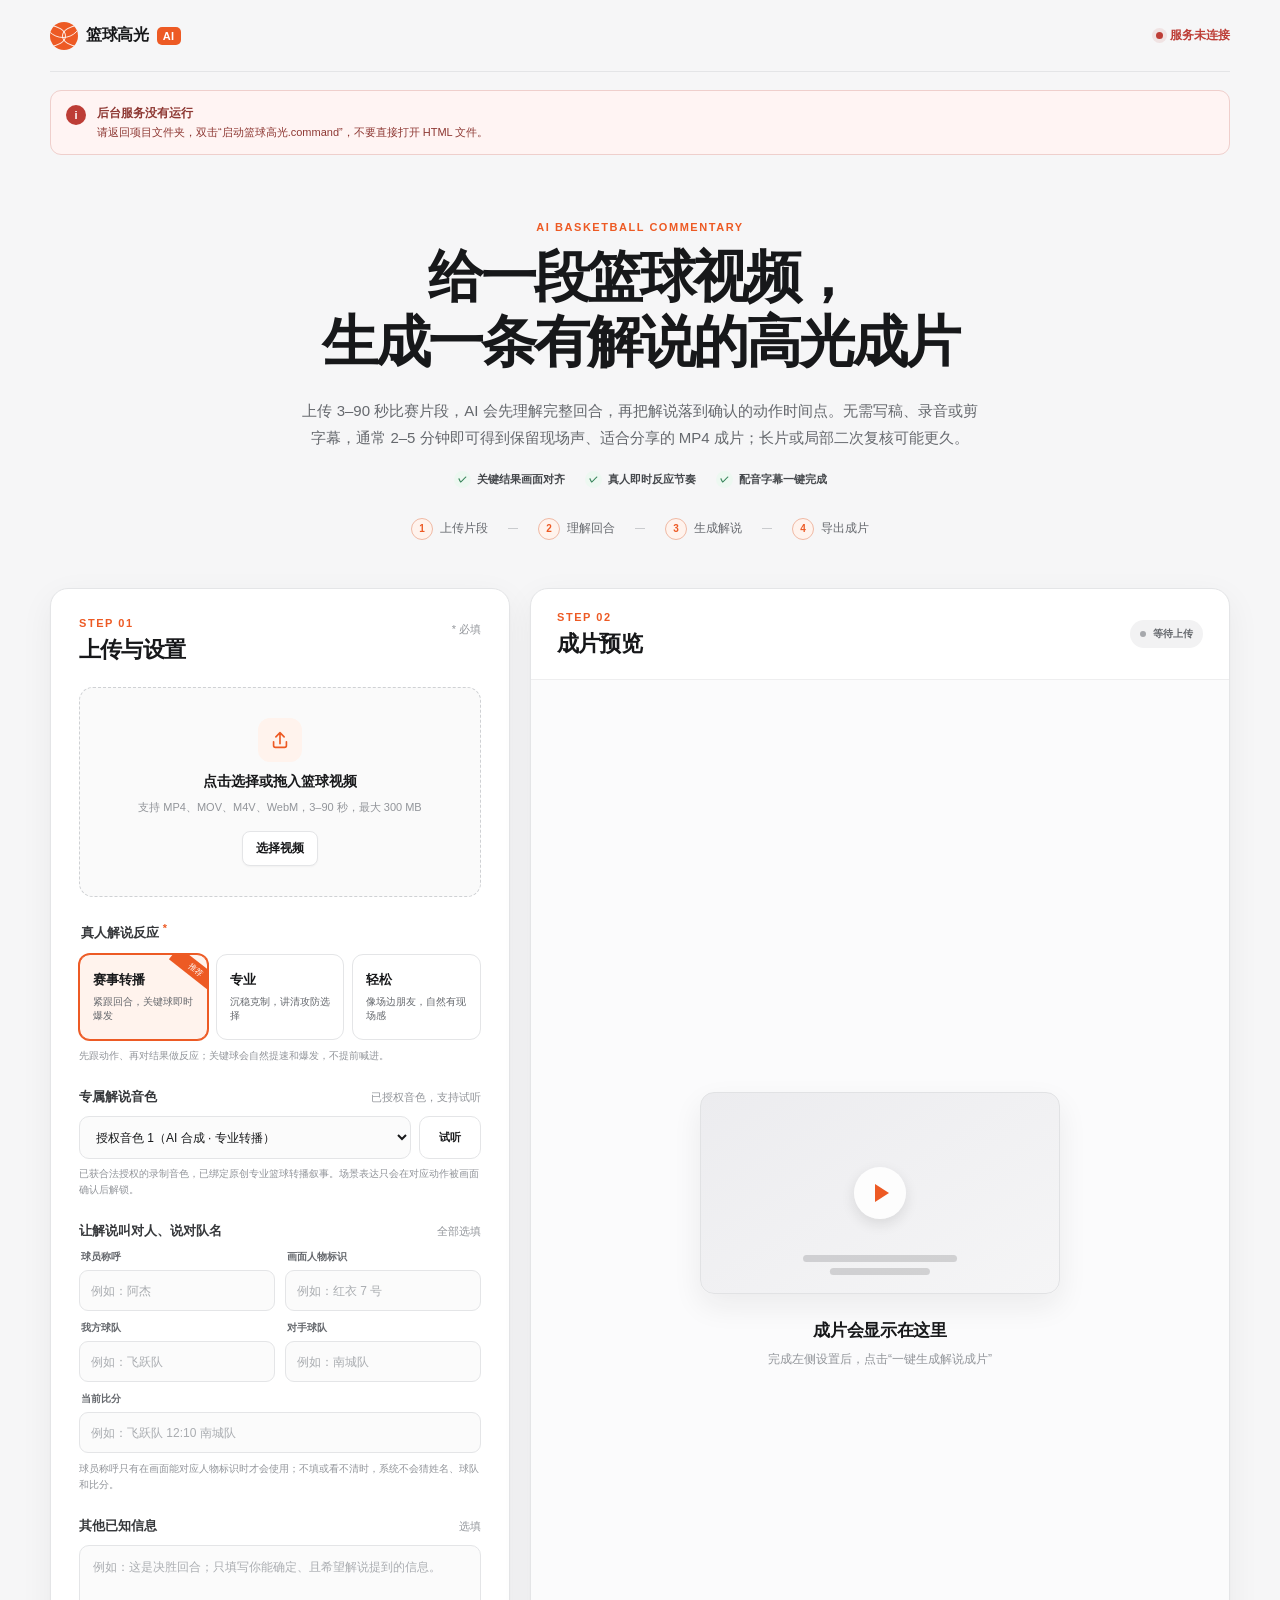
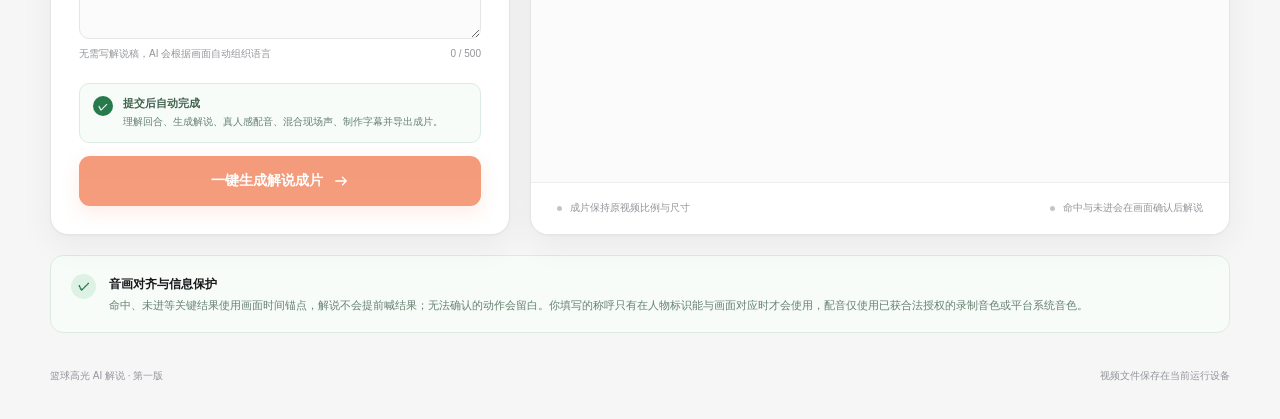
==== static/index.html @ ec08e1c9 "Add web interface and preview assets Adds the browser UI, styles, client logic, favicon and generic " ====
<!doctype html>
<html lang="zh-CN">
  <head>
    <meta charset="utf-8" />
    <meta name="viewport" content="width=device-width, initial-scale=1" />
    <meta name="theme-color" content="#f7f7f8" />
    <title>篮球高光 AI 解说</title>
    <link rel="icon" href="./favicon.svg" type="image/svg+xml" />
    <link rel="stylesheet" href="./styles.css?v=20260824-5" />
  </head>
  <body>
    <main class="page-shell">
      <nav class="topbar" aria-label="产品导航">
        <a class="brand" href="/" aria-label="篮球高光 AI 解说首页">
          <span class="brand-mark" aria-hidden="true"><i></i></span>
          <span>篮球高光</span>
          <b>AI</b>
        </a>
        <div id="runtime-badge" class="local-badge checking"><span></span><b>正在检查服务</b></div>
      </nav>

      <section id="runtime-alert" class="runtime-alert hidden" role="status">
        <span class="runtime-alert-icon">i</span>
        <div><strong id="runtime-alert-title"></strong><p id="runtime-alert-message"></p></div>
        <button id="open-ai-settings" class="runtime-action hidden" type="button">配置 AI</button>
      </section>

      <form id="ai-settings-panel" class="ai-settings-panel hidden">
        <div>
          <strong>配置阿里云百炼 API Key</strong>
          <p>密钥只写入本机项目的 <code>.env</code>，浏览器不会保存或显示它。</p>
        </div>
        <label for="qwen-api-key">QWEN_API_KEY</label>
        <div class="key-input-row">
          <input id="qwen-api-key" type="password" minlength="10" maxlength="512" autocomplete="off" placeholder="sk-…" required />
          <button id="save-ai-settings" type="submit">保存并启用</button>
        </div>
        <p id="ai-settings-message" class="settings-message"></p>
      </form>

      <header class="intro">
        <p class="kicker">AI BASKETBALL COMMENTARY</p>
        <h1>给一段篮球视频，<br />生成一条有解说的高光成片</h1>
        <p class="intro-copy">上传 3–90 秒比赛片段，AI 会先理解完整回合，再把解说落到确认的动作时间点。无需写稿、录音或剪字幕，通常 2–5 分钟即可得到保留现场声、适合分享的 MP4 成片；长片或局部二次复核可能更久。</p>
        <div class="product-promises" aria-label="产品能力">
          <span><i>✓</i>关键结果画面对齐</span>
          <span><i>✓</i>真人即时反应节奏</span>
          <span><i>✓</i>配音字幕一键完成</span>
        </div>
        <ol class="workflow" aria-label="生成流程">
          <li><span>1</span>上传片段</li>
          <li><span>2</span>理解回合</li>
          <li><span>3</span>生成解说</li>
          <li><span>4</span>导出成片</li>
        </ol>
      </header>

      <section class="workspace">
        <form id="job-form" class="card settings-card">
          <div class="card-heading">
            <div>
              <p class="step-label">STEP 01</p>
              <h2>上传与设置</h2>
            </div>
            <span class="required-note">* 必填</span>
          </div>

          <label id="drop-zone" class="drop-zone" for="video">
            <input id="video" name="video" type="file" accept="video/mp4,video/quicktime,video/webm,.m4v" required />
            <span class="upload-symbol" aria-hidden="true">
              <svg viewBox="0 0 24 24" role="img"><path d="M12 16V4m0 0L7.5 8.5M12 4l4.5 4.5M5 14v4a2 2 0 0 0 2 2h10a2 2 0 0 0 2-2v-4"/></svg>
            </span>
            <strong id="file-label">点击选择或拖入篮球视频</strong>
            <small>支持 MP4、MOV、M4V、WebM，3–90 秒，最大 300 MB</small>
            <span class="choose-file">选择视频</span>
          </label>
          <p id="file-validation" class="file-validation hidden" role="alert"></p>

          <fieldset class="form-section commentary-style-section" aria-describedby="style-description">
            <legend>真人解说反应 <sup>*</sup></legend>
            <div class="style-options">
              <label>
                <input type="radio" name="style" value="hype" checked />
                <span><b>赛事转播</b><small>紧跟回合，关键球即时爆发</small><i>推荐</i></span>
              </label>
              <label>
                <input type="radio" name="style" value="pro" />
                <span><b>专业</b><small>沉稳克制，讲清攻防选择</small></span>
              </label>
              <label>
                <input type="radio" name="style" value="fun" />
                <span><b>轻松</b><small>像场边朋友，自然有现场感</small></span>
              </label>
            </div>
            <p id="style-description" class="style-description">先跟动作、再对结果做反应；关键球会自然提速和爆发，不提前喊进。</p>
          </fieldset>

          <div class="form-section voice-profile-section">
            <div class="field-heading">
              <label for="voice-profile">专属解说音色</label>
              <span>已授权音色，支持试听</span>
            </div>
            <div class="voice-profile-row">
              <select id="voice-profile" name="voice_profile" aria-describedby="voice-profile-help">
                <option value="authorized_1" data-provider="qwen_audio" data-preview-url="/static/voice-authorized-clone-preview.wav" selected>授权音色 1（AI 合成 · 专业转播）</option>
                <option value="default_qwen" data-provider="qwen_audio" data-preview-url="/static/voice-qwen-audio-live.wav">系统默认音色（AI 合成）</option>
              </select>
              <button id="preview-voice" type="button">试听</button>
            </div>
            <select id="voice-engine" class="hidden" name="voice_engine" aria-hidden="true" tabindex="-1">
              <option value="qwen_audio" selected>原创赛事男声 · Qwen Audio Plus</option>
              <option value="minimax">成熟播报男声 · MiniMax 2.8 HD</option>
            </select>
            <p id="voice-profile-help" class="voice-profile-help" role="status" aria-live="polite">已获合法授权的录制音色，已绑定原创专业篮球转播叙事。场景表达只会在对应动作被画面确认后解锁。</p>
          </div>

          <div class="form-section game-info-section">
            <div class="field-heading">
              <label>让解说叫对人、说对队名</label>
              <span>全部选填</span>
            </div>
            <div class="game-info-grid">
              <label class="text-field">
                <span>球员称呼</span>
                <input id="player-name" name="player_name" type="text" maxlength="32" autocomplete="off" placeholder="例如：阿杰" />
              </label>
              <label class="text-field">
                <span>画面人物标识</span>
                <input id="player-marker" name="player_marker" type="text" maxlength="32" autocomplete="off" placeholder="例如：红衣 7 号" />
              </label>
              <label class="text-field">
                <span>我方球队</span>
                <input id="team-name" name="team_name" type="text" maxlength="48" autocomplete="off" placeholder="例如：飞跃队" />
              </label>
              <label class="text-field">
                <span>对手球队</span>
                <input id="opponent-name" name="opponent_name" type="text" maxlength="48" autocomplete="off" placeholder="例如：南城队" />
              </label>
              <label class="text-field score-field">
                <span>当前比分</span>
                <input id="score-text" name="score_text" type="text" maxlength="64" autocomplete="off" inputmode="text" placeholder="例如：飞跃队 12:10 南城队" />
              </label>
            </div>
            <p id="identity-help" class="identity-help">球员称呼只有在画面能对应人物标识时才会使用；不填或看不清时，系统不会猜姓名、球队和比分。</p>
          </div>

          <div class="form-section context-section">
            <div class="field-heading">
              <label for="context">其他已知信息</label>
              <span>选填</span>
            </div>
            <textarea id="context" name="context" maxlength="500" placeholder="例如：这是决胜回合；只填写你能确定、且希望解说提到的信息。"></textarea>
            <div class="field-help"><span>无需写解说稿，AI 会根据画面自动组织语言</span><span id="context-count">0 / 500</span></div>
          </div>

          <div class="one-click-summary">
            <span class="one-click-icon">✓</span>
            <div><strong>提交后自动完成</strong><p>理解回合、生成解说、真人感配音、混合现场声、制作字幕并导出成片。</p></div>
          </div>

          <button id="submit-button" class="primary-button" type="submit">
            <span>一键生成解说成片</span>
            <svg viewBox="0 0 24 24" aria-hidden="true"><path d="M5 12h14m-5-5 5 5-5 5"/></svg>
          </button>
        </form>

        <section id="result-panel" class="card preview-card" aria-live="polite">
          <div class="card-heading preview-heading">
            <div>
              <p class="step-label">STEP 02</p>
              <h2>成片预览</h2>
            </div>
            <span id="preview-status" class="status-pill idle"><i></i>等待上传</span>
          </div>

          <div class="preview-stage">
            <div id="empty-state" class="state empty-state">
              <div id="source-preview-wrap" class="source-preview-wrap hidden" aria-label="原片预览">
                <video id="source-preview" controls muted playsinline preload="metadata"></video>
              </div>
              <div id="preview-placeholder" class="preview-placeholder" aria-hidden="true">
                <span class="play-icon"></span>
                <i class="caption-line line-one"></i>
                <i class="caption-line line-two"></i>
              </div>
              <h3 id="empty-title">成片会显示在这里</h3>
              <p id="empty-description">完成左侧设置后，点击“一键生成解说成片”</p>
            </div>

            <div id="progress-state" class="state progress-state hidden">
              <div class="progress-ring"><span id="progress-percent">0%</span></div>
              <h3 id="progress-message">正在准备视频</h3>
              <p id="progress-meta">预计 2–5 分钟 · 已用时 00:00</p>
              <div class="progress-track"><span id="progress-bar"></span></div>
              <ol id="generation-stages" class="generation-stages" aria-label="生成阶段">
                <li data-stage="upload"><i></i><span>读取视频</span></li>
                <li data-stage="analysis"><i></i><span>理解回合</span></li>
                <li data-stage="voice"><i></i><span>生成配音</span></li>
                <li data-stage="render"><i></i><span>合成成片</span></li>
              </ol>
              <small class="progress-help">关键投篮可能触发局部画面复核，以减少解说提前或错位。</small>
            </div>

            <div id="completed-state" class="completed-state hidden">
              <div class="video-wrap">
                <video id="result-video" controls playsinline></video>
              </div>
              <div class="result-details">
                <p class="result-eyebrow">AI 解说稿</p>
                <h3 id="result-title">篮球高光时刻</h3>
                <p id="result-commentary"></p>
                <div id="mode-note" class="mode-note"></div>
                <section id="event-timeline" class="event-timeline hidden" aria-labelledby="event-timeline-title">
                  <div class="event-timeline-heading">
                    <div>
                      <p class="result-eyebrow">画面校对</p>
                      <h4 id="event-timeline-title">解说事件时间轴</h4>
                    </div>
                    <div class="event-timeline-heading-actions">
                      <span id="event-count"></span>
                      <button id="timeline-edit-toggle" type="button">校正</button>
                    </div>
                  </div>
                  <p id="event-timeline-help" class="event-timeline-help">点击任意一句，视频会跳到对应动作。标记为“请复核”的句子建议重点检查。</p>
                  <div id="event-timeline-list" class="event-timeline-list"></div>
                  <div id="timeline-edit-actions" class="timeline-edit-actions hidden">
                    <button id="timeline-add-event" type="button">＋ 添加一句</button>
                    <button id="timeline-cancel-edit" type="button">取消</button>
                    <button id="timeline-render-revision" class="timeline-render-revision" type="button">按校正结果重新配音</button>
                  </div>
                  <p id="timeline-edit-status" class="timeline-edit-status hidden"></p>
                </section>
                <div class="result-actions">
                  <a id="download-link" class="download-button" href="#" download>
                    <svg viewBox="0 0 24 24" aria-hidden="true"><path d="M12 4v11m0 0 4-4m-4 4-4-4M5 19h14"/></svg>
                    下载 MP4 成片
                  </a>
                  <button id="share-button" class="share-button" type="button">
                    <svg viewBox="0 0 24 24" aria-hidden="true"><path d="M8.5 12.8l7-4.1m-7 2.5l7-4.1M18 8.5a2.5 2.5 0 1 0 0-5 2.5 2.5 0 0 0 0 5ZM6 14.5a2.5 2.5 0 1 0 0-5 2.5 2.5 0 0 0 0 5Zm12 6a2.5 2.5 0 1 0 0-5 2.5 2.5 0 0 0 0 5Z"/></svg>
                    <span>分享成片</span>
                  </button>
                  <button id="copy-commentary" class="copy-button" type="button">
                    <svg viewBox="0 0 24 24" aria-hidden="true"><path d="M9 8h9a2 2 0 0 1 2 2v9a2 2 0 0 1-2 2H9a2 2 0 0 1-2-2v-9a2 2 0 0 1 2-2Zm-3 8H5a2 2 0 0 1-2-2V5a2 2 0 0 1 2-2h9a2 2 0 0 1 2 2v1"/></svg>
                    <span>复制解说词</span>
                  </button>
                </div>
              </div>
            </div>

            <div id="error-state" class="state error-state hidden">
              <span class="error-symbol">!</span>
              <h3>这次没有生成成功</h3>
              <p id="error-message"></p>
              <div class="error-actions">
                <button id="retry-button" class="retry-primary hidden" type="button">从断点直接重试</button>
                <button id="reset-button" type="button">返回修改设置</button>
              </div>
            </div>
          </div>

          <div class="preview-footnote">
            <span id="preview-dimensions">成片保持原视频比例与尺寸</span>
            <span>命中与未进会在画面确认后解说</span>
          </div>
        </section>
      </section>

      <section class="safety-note">
        <div class="safety-icon">✓</div>
        <div><strong>音画对齐与信息保护</strong><p>命中、未进等关键结果使用画面时间锚点，解说不会提前喊结果；无法确认的动作会留白。你填写的称呼只有在人物标识能与画面对应时才会使用，配音仅使用已获合法授权的录制音色或平台系统音色。</p></div>
      </section>

      <footer class="page-footer">
        <span>篮球高光 AI 解说 · 第一版</span>
        <span>视频文件保存在当前运行设备</span>
      </footer>
    </main>
    <script src="./app.js?v=20260824-5"></script>
  </body>
</html>
---- static/styles.css ----
:root {
  color-scheme: light;
  --page: #f6f6f7;
  --card: #ffffff;
  --ink: #17181a;
  --secondary: #65686d;
  --muted: #92959a;
  --line: #e4e5e7;
  --soft-line: #eeeeef;
  --accent: #ed5a24;
  --accent-dark: #d84a17;
  --accent-soft: #fff3ed;
  --success: #267a4c;
  --success-soft: #edf8f1;
  --danger: #bd3d36;
  --shadow: 0 1px 2px rgba(22, 24, 27, .03), 0 10px 34px rgba(22, 24, 27, .055);
}

* { box-sizing: border-box; }
html { -webkit-text-size-adjust: 100%; }

body {
  margin: 0;
  min-width: 320px;
  min-height: 100vh;
  color: var(--ink);
  background: var(--page);
  font-family: Inter, -apple-system, BlinkMacSystemFont, "SF Pro Text", "PingFang SC", "Microsoft YaHei", sans-serif;
  -webkit-font-smoothing: antialiased;
}

button, textarea, input, select { font: inherit; }
.page-shell { width: min(1180px, calc(100% - 48px)); margin: 0 auto; }

.topbar {
  height: 72px;
  display: flex;
  align-items: center;
  justify-content: space-between;
  border-bottom: 1px solid var(--line);
}

.brand {
  display: inline-flex;
  align-items: center;
  gap: 8px;
  color: var(--ink);
  font-size: 16px;
  font-weight: 750;
  letter-spacing: -.02em;
  text-decoration: none;
}

.brand b { padding: 3px 6px; color: #fff; border-radius: 5px; background: var(--accent); font-size: 11px; letter-spacing: .04em; }
.brand-mark { position: relative; width: 28px; height: 28px; overflow: hidden; border-radius: 50%; background: var(--accent); }
.brand-mark::before, .brand-mark::after, .brand-mark i { content: ""; position: absolute; border: 1px solid rgba(255, 255, 255, .85); border-radius: 50%; }
.brand-mark::before { width: 34px; height: 20px; left: -20px; top: 3px; }
.brand-mark::after { width: 34px; height: 20px; right: -20px; bottom: 3px; }
.brand-mark i { width: 38px; height: 38px; left: -6px; top: -22px; }

.local-badge { display: flex; align-items: center; gap: 7px; color: var(--secondary); font-size: 12px; }
.local-badge b { font-weight: 600; }
.local-badge span { width: 7px; height: 7px; border-radius: 50%; background: #37a466; box-shadow: 0 0 0 4px rgba(55, 164, 102, .1); }
.local-badge.checking span { background: #a6a8ac; box-shadow: 0 0 0 4px rgba(166, 168, 172, .1); animation: pulse 1.1s ease-in-out infinite; }
.local-badge.demo { color: #9a562f; }
.local-badge.demo span { background: #e77a3e; box-shadow: 0 0 0 4px rgba(231, 122, 62, .11); }
.local-badge.offline { color: var(--danger); }
.local-badge.offline span { background: var(--danger); box-shadow: 0 0 0 4px rgba(189, 61, 54, .1); }

.runtime-alert {
  display: flex;
  align-items: flex-start;
  gap: 11px;
  margin-top: 18px;
  padding: 13px 15px;
  color: #7b4b2e;
  border: 1px solid #efd5c7;
  border-radius: 11px;
  background: #fff8f4;
}

.runtime-alert.critical { color: #8e3833; border-color: #efcfcc; background: #fff4f3; }
.runtime-alert-icon { flex: 0 0 auto; display: grid; place-items: center; width: 20px; height: 20px; margin-top: 1px; color: #fff; border-radius: 50%; background: var(--accent); font-size: 11px; font-weight: 800; }
.runtime-alert.critical .runtime-alert-icon { background: var(--danger); }
.runtime-alert strong { display: block; font-size: 12px; line-height: 1.5; }
.runtime-alert p { margin: 2px 0 0; font-size: 11px; line-height: 1.55; }
.runtime-action { flex: 0 0 auto; margin-left: auto; padding: 8px 11px; color: #7b3d21; border: 1px solid #e9bda9; border-radius: 8px; background: #fff; cursor: pointer; font-size: 11px; font-weight: 700; }
.runtime-action:hover { border-color: var(--accent); }

.ai-settings-panel { margin-top: 10px; padding: 17px 18px; border: 1px solid var(--line); border-radius: 11px; background: #fff; box-shadow: 0 7px 20px rgba(22,24,27,.045); }
.ai-settings-panel > div:first-child { margin-bottom: 14px; }
.ai-settings-panel strong { font-size: 13px; }
.ai-settings-panel p { margin: 3px 0 0; color: var(--secondary); font-size: 10px; line-height: 1.55; }
.ai-settings-panel code { padding: 1px 4px; border-radius: 4px; background: #f0f0f1; font-size: 9px; }
.ai-settings-panel label { display: block; margin-bottom: 7px; color: var(--secondary); font-size: 10px; font-weight: 700; }
.key-input-row { display: flex; gap: 8px; }
.key-input-row input { min-width: 0; flex: 1; height: 40px; padding: 0 11px; color: var(--ink); border: 1px solid var(--line); border-radius: 8px; outline: 0; background: #fafafa; font: 12px ui-monospace, SFMono-Regular, Menlo, monospace; }
.key-input-row input:focus { border-color: var(--accent); box-shadow: 0 0 0 3px rgba(237,90,36,.1); }
.key-input-row button { flex: 0 0 auto; padding: 0 15px; color: #fff; border: 0; border-radius: 8px; background: var(--ink); cursor: pointer; font-size: 11px; font-weight: 700; }
.key-input-row button:disabled { opacity: .55; cursor: wait; }
.ai-settings-panel .settings-message { min-height: 15px; margin-top: 8px; color: var(--danger); }
.ai-settings-panel .settings-message.success { color: var(--success); }

.intro { max-width: 820px; margin: 0 auto; padding: 66px 0 48px; text-align: center; }
.kicker, .step-label, .result-eyebrow { margin: 0 0 12px; color: var(--accent); font-size: 11px; font-weight: 800; letter-spacing: .14em; }
.intro h1 { margin: 0; font-size: clamp(36px, 5vw, 56px); line-height: 1.16; letter-spacing: -.055em; }
.intro-copy { max-width: 680px; margin: 22px auto 0; color: var(--secondary); font-size: 15px; line-height: 1.8; }
.product-promises { display: flex; align-items: center; justify-content: center; flex-wrap: wrap; gap: 9px 20px; margin-top: 20px; color: #44474b; font-size: 11px; font-weight: 650; }
.product-promises span { display: inline-flex; align-items: center; gap: 6px; }
.product-promises i { display: grid; place-items: center; width: 17px; height: 17px; color: var(--success); border-radius: 50%; background: var(--success-soft); font-size: 9px; font-style: normal; }

.workflow { display: flex; justify-content: center; gap: 0; margin: 30px auto 0; padding: 0; list-style: none; }
.workflow li { position: relative; display: flex; align-items: center; gap: 7px; padding: 0 25px; color: var(--secondary); font-size: 12px; white-space: nowrap; }
.workflow li:not(:last-child)::after { content: ""; position: absolute; right: -5px; width: 10px; height: 1px; background: #c9cbce; }
.workflow span { display: grid; place-items: center; width: 22px; height: 22px; color: var(--accent); border: 1px solid #f0b9a4; border-radius: 50%; background: var(--accent-soft); font-size: 10px; font-weight: 800; }

.workspace { display: grid; grid-template-columns: minmax(0, 460px) minmax(0, 1fr); align-items: stretch; gap: 20px; }
.card { overflow: hidden; border: 1px solid var(--line); border-radius: 18px; background: var(--card); box-shadow: var(--shadow); }
.settings-card { padding: 28px; }
.card-heading { display: flex; align-items: flex-start; justify-content: space-between; margin-bottom: 24px; }
.card-heading .step-label { margin-bottom: 7px; }
.card-heading h2 { margin: 0; font-size: 22px; line-height: 1.25; letter-spacing: -.035em; }
.required-note { margin-top: 5px; color: var(--muted); font-size: 11px; }

.drop-zone {
  min-height: 210px;
  display: flex;
  flex-direction: column;
  align-items: center;
  justify-content: center;
  gap: 8px;
  padding: 24px;
  text-align: center;
  border: 1.5px dashed #cfd1d4;
  border-radius: 14px;
  background: #fafafa;
  cursor: pointer;
  transition: border-color .18s ease, background .18s ease, transform .18s ease;
}

.drop-zone:hover, .drop-zone.dragging { border-color: var(--accent); background: #fff8f4; }
.drop-zone.file-ready { border-style: solid; border-color: #b9d9c6; background: #f6fbf8; }
.drop-zone.file-invalid { border-style: solid; border-color: #e3a7a3; background: #fff7f6; }
.drop-zone.is-busy { pointer-events: none; opacity: .7; }
.drop-zone input { position: absolute; width: 1px; height: 1px; opacity: 0; pointer-events: none; }
.upload-symbol { display: grid; place-items: center; width: 44px; height: 44px; margin-bottom: 3px; color: var(--accent); border-radius: 12px; background: var(--accent-soft); }
.upload-symbol svg { width: 22px; fill: none; stroke: currentColor; stroke-width: 1.8; stroke-linecap: round; stroke-linejoin: round; }
.drop-zone strong { max-width: 100%; overflow: hidden; text-overflow: ellipsis; font-size: 14px; white-space: nowrap; }
.drop-zone small { max-width: 330px; color: var(--muted); font-size: 11px; line-height: 1.55; }
.choose-file { margin-top: 7px; padding: 8px 13px; color: var(--ink); border: 1px solid var(--line); border-radius: 8px; background: #fff; font-size: 12px; font-weight: 650; box-shadow: 0 1px 2px rgba(0, 0, 0, .04); }
.file-validation { margin: 8px 2px 0; color: var(--danger); font-size: 10px; line-height: 1.55; }

.form-section { margin: 25px 0 0; padding: 0; border: 0; }
.form-section legend, .field-heading label { color: #36383b; font-size: 13px; font-weight: 700; }
.form-section sup { color: var(--accent); }
.style-options { display: grid; grid-template-columns: repeat(3, minmax(0, 1fr)); gap: 8px; margin-top: 11px; }
.style-options label { min-width: 0; }
.style-options input { position: absolute; opacity: 0; pointer-events: none; }
.style-options label > span { position: relative; min-height: 86px; display: flex; flex-direction: column; justify-content: center; gap: 6px; padding: 13px; overflow: hidden; border: 1px solid var(--line); border-radius: 11px; background: #fff; cursor: pointer; transition: border-color .18s ease, background .18s ease, box-shadow .18s ease; }
.style-options input:checked + span { border-color: var(--accent); background: var(--accent-soft); box-shadow: 0 0 0 1px var(--accent); }
.style-options b { font-size: 13px; }
.style-options small { color: var(--secondary); font-size: 10px; line-height: 1.4; }
.style-options i { position: absolute; right: -16px; top: 7px; width: 55px; color: #fff; background: var(--accent); font-size: 8px; font-style: normal; line-height: 16px; text-align: center; transform: rotate(38deg); }
.style-description { margin: 8px 0 0; color: var(--muted); font-size: 10px; line-height: 1.55; }

.field-heading { display: flex; align-items: center; justify-content: space-between; margin-bottom: 10px; }
.field-heading span { color: var(--muted); font-size: 11px; }
.voice-profile-row { display: flex; gap: 8px; }
.voice-profile-row select { min-width: 0; flex: 1; height: 43px; padding: 0 36px 0 12px; color: var(--ink); border: 1px solid var(--line); border-radius: 10px; outline: 0; background: #fbfbfb; cursor: pointer; font-size: 12px; }
.voice-profile-row select:focus { border-color: var(--accent); background: #fff; box-shadow: 0 0 0 3px rgba(237, 90, 36,.1); }
.voice-profile-row button { flex: 0 0 auto; min-width: 62px; height: 43px; color: var(--ink); border: 1px solid var(--line); border-radius: 10px; background: #fff; cursor: pointer; font-size: 11px; font-weight: 700; }
.voice-profile-row button:hover { border-color: #bfc1c4; background: #fafafa; }
.voice-profile-row button:disabled { opacity: .55; cursor: not-allowed; }
.voice-profile-help { min-height: 16px; margin: 7px 0 0; color: var(--muted); font-size: 10px; line-height: 1.55; }
.voice-profile-help.error { color: var(--danger); }
.game-info-grid { display: grid; grid-template-columns: repeat(2, minmax(0, 1fr)); gap: 10px; }
.text-field { min-width: 0; display: block; }
.text-field > span { display: block; margin: 0 0 6px 2px; color: var(--secondary); font-size: 10px; font-weight: 650; }
.text-field input { width: 100%; height: 41px; padding: 0 11px; color: var(--ink); border: 1px solid var(--line); border-radius: 9px; outline: 0; background: #fbfbfb; font-size: 12px; transition: border-color .18s ease, box-shadow .18s ease, background .18s ease; }
.text-field input::placeholder { color: #aaadb1; }
.text-field input:focus { border-color: var(--accent); background: #fff; box-shadow: 0 0 0 3px rgba(237, 90, 36, .1); }
.score-field { grid-column: 1 / -1; }
.identity-help { margin: 8px 0 0; color: var(--muted); font-size: 10px; line-height: 1.55; }
textarea { width: 100%; min-height: 94px; display: block; resize: vertical; padding: 12px 13px; color: var(--ink); border: 1px solid var(--line); border-radius: 10px; outline: 0; background: #fbfbfb; font-size: 12px; line-height: 1.65; transition: border-color .18s ease, box-shadow .18s ease; }
textarea::placeholder { color: #aaadb1; }
textarea:focus { border-color: var(--accent); background: #fff; box-shadow: 0 0 0 3px rgba(237, 90, 36, .1); }
.field-help { display: flex; justify-content: space-between; gap: 12px; margin-top: 7px; color: var(--muted); font-size: 10px; line-height: 1.5; }
.field-help span:last-child { flex: 0 0 auto; }
.one-click-summary { display: flex; align-items: flex-start; gap: 10px; margin-top: 22px; padding: 12px 13px; color: #41604d; border: 1px solid #dcebe2; border-radius: 10px; background: #f7fcf9; }
.one-click-icon { flex: 0 0 auto; display: grid; place-items: center; width: 20px; height: 20px; color: #fff; border-radius: 50%; background: var(--success); font-size: 10px; font-weight: 800; }
.one-click-summary strong { display: block; font-size: 11px; line-height: 1.45; }
.one-click-summary p { margin: 2px 0 0; color: #668071; font-size: 10px; line-height: 1.55; }

.primary-button { width: 100%; height: 50px; display: flex; align-items: center; justify-content: center; gap: 9px; margin-top: 13px; color: #fff; border: 0; border-radius: 11px; background: var(--accent); box-shadow: 0 7px 18px rgba(237, 90, 36, .18); cursor: pointer; font-size: 14px; font-weight: 750; transition: background .18s ease, transform .18s ease, box-shadow .18s ease; }
.primary-button:hover { background: var(--accent-dark); box-shadow: 0 9px 22px rgba(216, 74, 23, .22); transform: translateY(-1px); }
.primary-button:active { transform: translateY(0); }
.primary-button:disabled { opacity: .6; cursor: wait; transform: none; }
.primary-button svg { width: 18px; fill: none; stroke: currentColor; stroke-width: 1.8; stroke-linecap: round; stroke-linejoin: round; }

.preview-card { min-width: 0; display: flex; flex-direction: column; }
.preview-heading { min-height: 89px; align-items: center; margin: 0; padding: 22px 26px; border-bottom: 1px solid var(--soft-line); }
.status-pill { display: inline-flex; align-items: center; gap: 7px; padding: 7px 10px; color: var(--secondary); border-radius: 999px; background: #f2f2f3; font-size: 10px; font-weight: 650; }
.status-pill i { width: 6px; height: 6px; border-radius: 50%; background: #a6a8ac; }
.status-pill.processing { color: #aa481f; background: var(--accent-soft); }
.status-pill.processing i { background: var(--accent); animation: pulse 1.1s ease-in-out infinite; }
.status-pill.done { color: var(--success); background: var(--success-soft); }
.status-pill.done i { background: #35a76a; }
.status-pill.failed { color: var(--danger); background: #fff0ef; }
.status-pill.failed i { background: var(--danger); }
@keyframes pulse { 50% { opacity: .28; } }

.preview-stage { position: relative; flex: 1; min-height: 598px; background: #fbfbfc; }
.state { position: absolute; inset: 0; display: flex; flex-direction: column; align-items: center; justify-content: center; padding: 40px; text-align: center; }
.hidden { display: none !important; }
.preview-placeholder { position: relative; width: min(360px, 78%); aspect-ratio: 16 / 9; overflow: hidden; border: 1px solid #e1e2e4; border-radius: 14px; background: linear-gradient(150deg, #ececef, #f5f5f6); box-shadow: 0 12px 30px rgba(28, 30, 33, .07); }
.preview-placeholder::before { content: ""; position: absolute; inset: 0; background: linear-gradient(110deg, transparent 36%, rgba(255,255,255,.75) 50%, transparent 64%); transform: translateX(-120%); animation: shimmer 2.6s ease-in-out infinite; }
@keyframes shimmer { 55%, 100% { transform: translateX(120%); } }
.play-icon { position: absolute; left: 50%; top: 50%; width: 52px; height: 52px; border-radius: 50%; background: rgba(255,255,255,.88); box-shadow: 0 5px 14px rgba(24, 25, 27, .11); transform: translate(-50%, -50%); }
.play-icon::after { content: ""; position: absolute; left: 21px; top: 17px; border-left: 14px solid var(--accent); border-top: 9px solid transparent; border-bottom: 9px solid transparent; }
.caption-line { position: absolute; left: 50%; height: 7px; border-radius: 5px; background: rgba(71, 73, 77, .2); transform: translateX(-50%); }
.line-one { width: 43%; bottom: 31px; }
.line-two { width: 28%; bottom: 18px; }
.state h3 { margin: 25px 0 8px; font-size: 17px; letter-spacing: -.02em; }
.state > p { max-width: 390px; margin: 0; color: var(--muted); font-size: 12px; line-height: 1.65; }

.progress-ring { width: 94px; height: 94px; display: grid; place-items: center; border: 6px solid #f0d1c5; border-top-color: var(--accent); border-radius: 50%; animation: spin 1s linear infinite; }
.progress-ring span { color: var(--accent); font-size: 15px; font-weight: 800; animation: counterSpin 1s linear infinite; }
@keyframes spin { to { transform: rotate(360deg); } }
@keyframes counterSpin { to { transform: rotate(-360deg); } }
.progress-state h3 { margin-top: 28px; }
.progress-track { width: min(310px, 72%); height: 5px; margin-top: 25px; overflow: hidden; border-radius: 999px; background: #e8e8ea; }
.progress-track span { display: block; width: 0; height: 100%; border-radius: inherit; background: var(--accent); transition: width .35s ease; }
.generation-stages { width: min(390px, 88%); display: grid; grid-template-columns: repeat(4, 1fr); margin: 20px 0 0; padding: 0; list-style: none; }
.generation-stages li { position: relative; display: flex; flex-direction: column; align-items: center; gap: 7px; color: var(--muted); font-size: 9px; }
.generation-stages li:not(:last-child)::after { content: ""; position: absolute; left: calc(50% + 8px); top: 5px; width: calc(100% - 16px); height: 1px; background: #dddfe2; }
.generation-stages i { position: relative; z-index: 1; width: 11px; height: 11px; border: 2px solid #caccd0; border-radius: 50%; background: #fbfbfc; }
.generation-stages li.active { color: var(--accent); font-weight: 700; }
.generation-stages li.active i { border-color: var(--accent); background: var(--accent-soft); box-shadow: 0 0 0 4px rgba(237, 90, 36, .08); }
.generation-stages li.done { color: var(--success); }
.generation-stages li.done i { border-color: var(--success); background: var(--success); }
.generation-stages li.done:not(:last-child)::after { background: #acd2bc; }
.progress-state .progress-help { max-width: 390px; margin-top: 17px; color: var(--muted); font-size: 9px; line-height: 1.6; }

.completed-state { min-height: 100%; display: flex; flex-direction: column; }
.video-wrap, .source-preview-wrap { position: relative; flex: 0 0 auto; margin-inline: auto; overflow: hidden; border-radius: 0; background: #121315; }
.video-wrap video, .source-preview-wrap video { width: 100%; height: 100%; display: block; object-fit: contain; }
.source-preview-wrap { max-width: 100%; border: 1px solid #dedfe1; border-radius: 12px; box-shadow: 0 10px 28px rgba(22,24,27,.09); }
.empty-state.has-source { justify-content: flex-start; padding-top: 28px; }
.empty-state.has-source h3 { margin-top: 17px; }
.result-details { flex: 1; padding: 24px 26px 28px; background: #fff; }
.result-eyebrow { margin-bottom: 8px; }
.result-details h3 { margin: 0 0 9px; font-size: 20px; letter-spacing: -.035em; }
.result-details > p:not(.result-eyebrow) { margin: 0; color: var(--secondary); font-size: 12px; line-height: 1.75; }
.mode-note { margin: 15px 0; padding: 10px 12px; color: #8f4a2e; border-radius: 8px; background: var(--accent-soft); font-size: 10px; line-height: 1.6; }
.event-timeline { margin: 18px 0; padding: 16px; border: 1px solid var(--soft-line); border-radius: 12px; background: #fafafa; }
.event-timeline-heading { display: flex; align-items: flex-start; justify-content: space-between; gap: 18px; }
.event-timeline-heading .result-eyebrow { margin-bottom: 5px; }
.event-timeline-heading h4 { margin: 0; font-size: 14px; letter-spacing: -.02em; }
.event-timeline-heading-actions { display: flex; align-items: center; gap: 6px; }
.event-timeline-heading-actions > span { flex: 0 0 auto; padding: 5px 8px; color: var(--secondary); border-radius: 999px; background: #ededee; font-size: 9px; font-weight: 700; }
.event-timeline-heading-actions button, .timeline-edit-actions button { min-height: 28px; padding: 6px 9px; color: var(--ink); border: 1px solid var(--line); border-radius: 7px; background: #fff; cursor: pointer; font-size: 9px; font-weight: 700; }
.event-timeline-heading-actions button:hover, .timeline-edit-actions button:hover { border-color: #c6c8cb; background: #f8f8f8; }
.event-timeline-help { margin: 8px 0 12px !important; color: var(--muted) !important; font-size: 9px !important; line-height: 1.55 !important; }
.event-timeline-list { display: grid; gap: 7px; }
.event-row { width: 100%; display: grid; grid-template-columns: 53px minmax(0, 1fr) auto; align-items: center; gap: 9px; padding: 9px 10px; color: var(--ink); text-align: left; border: 1px solid #e3e3e5; border-radius: 9px; background: #fff; cursor: pointer; transition: border-color .16s ease, background .16s ease, transform .16s ease; }
.event-row:hover, .event-row:focus-visible { border-color: #e5a68e; background: #fff9f6; outline: 0; transform: translateY(-1px); }
.event-time { color: var(--accent); font-size: 10px; font-variant-numeric: tabular-nums; font-weight: 800; }
.event-copy { min-width: 0; }
.event-copy strong { display: block; overflow: hidden; text-overflow: ellipsis; font-size: 10px; line-height: 1.45; white-space: nowrap; }
.event-copy small { display: block; margin-top: 2px; color: var(--muted); font-size: 8px; }
.event-review { padding: 4px 6px; color: #a9522e; border-radius: 999px; background: var(--accent-soft); font-size: 8px; font-weight: 750; white-space: nowrap; }
.event-locked { color: var(--success); background: var(--success-soft); }
.event-editor-row { display: grid; grid-template-columns: 72px 92px minmax(0, 1fr) 30px; align-items: center; gap: 7px; padding: 8px; border: 1px solid #e1e2e4; border-radius: 9px; background: #fff; }
.event-editor-row input, .event-editor-row select { min-width: 0; height: 34px; padding: 0 8px; color: var(--ink); border: 1px solid var(--line); border-radius: 7px; outline: 0; background: #fbfbfb; font-size: 9px; }
.event-editor-row input:focus, .event-editor-row select:focus { border-color: var(--accent); background: #fff; box-shadow: 0 0 0 2px rgba(237, 90, 36, .09); }
.event-editor-time { font-variant-numeric: tabular-nums; }
.event-editor-remove { width: 30px; height: 30px; display: grid; place-items: center; padding: 0; color: var(--danger); border: 1px solid #f0cfcc; border-radius: 7px; background: #fff7f6; cursor: pointer; font-size: 13px; }
.timeline-edit-actions { display: flex; justify-content: flex-end; flex-wrap: wrap; gap: 7px; margin-top: 10px; }
.timeline-edit-actions button.timeline-render-revision { color: #fff; border-color: var(--accent); background: var(--accent); }
.timeline-edit-actions button:disabled { opacity: .55; cursor: wait; }
.timeline-edit-status { margin: 9px 0 0 !important; padding: 8px 9px; color: var(--secondary) !important; border-radius: 7px; background: #f0f0f1; font-size: 9px !important; line-height: 1.5 !important; }
.timeline-edit-status.error { color: var(--danger) !important; background: #fff0ef; }
.result-actions { display: flex; align-items: center; flex-wrap: wrap; gap: 8px; }
.download-button, .share-button, .copy-button { min-height: 38px; display: inline-flex; align-items: center; justify-content: center; gap: 7px; padding: 9px 13px; color: var(--ink); border: 1px solid var(--line); border-radius: 8px; background: #fff; cursor: pointer; font-size: 11px; font-weight: 700; line-height: 1; text-decoration: none; box-shadow: 0 2px 5px rgba(0,0,0,.04); }
.download-button:hover, .share-button:hover, .copy-button:hover { border-color: #bfc1c4; background: #fafafa; }
.share-button { color: #fff; border-color: var(--ink); background: var(--ink); }
.share-button:hover { color: #fff; border-color: #303236; background: #303236; }
.share-button:disabled { opacity: .58; cursor: wait; }
.download-button svg, .share-button svg, .copy-button svg { width: 16px; fill: none; stroke: currentColor; stroke-width: 1.8; stroke-linecap: round; stroke-linejoin: round; }

.error-symbol { display: grid; place-items: center; width: 58px; height: 58px; color: var(--danger); border-radius: 50%; background: #fff0ef; font-size: 22px; font-weight: 800; }
.error-actions { display: flex; align-items: center; justify-content: center; flex-wrap: wrap; gap: 8px; margin-top: 20px; }
.error-state button { padding: 10px 14px; color: var(--ink); border: 1px solid var(--line); border-radius: 8px; background: #fff; cursor: pointer; font-size: 12px; font-weight: 700; }
.error-state button.retry-primary { color: #fff; border-color: var(--accent); background: var(--accent); }
.error-state button:disabled { opacity: .55; cursor: wait; }
.preview-footnote { min-height: 52px; display: flex; align-items: center; justify-content: space-between; gap: 16px; padding: 0 26px; color: var(--muted); border-top: 1px solid var(--soft-line); background: #fff; font-size: 10px; }
.preview-footnote span { position: relative; padding-left: 13px; }
.preview-footnote span::before { content: ""; position: absolute; left: 0; top: .45em; width: 5px; height: 5px; border-radius: 50%; background: #c3c5c8; }

.safety-note { display: flex; align-items: flex-start; gap: 13px; margin-top: 20px; padding: 18px 20px; border: 1px solid #dcebe2; border-radius: 13px; background: #f7fcf9; }
.safety-icon { flex: 0 0 auto; display: grid; place-items: center; width: 25px; height: 25px; color: var(--success); border-radius: 50%; background: #ddf2e5; font-size: 12px; font-weight: 800; }
.safety-note strong { font-size: 12px; }
.safety-note p { margin: 4px 0 0; color: #668071; font-size: 11px; line-height: 1.6; }
.page-footer { min-height: 86px; display: flex; align-items: center; justify-content: space-between; color: var(--muted); font-size: 10px; }

@media (max-width: 1020px) {
  .page-shell { width: min(760px, calc(100% - 40px)); }
  .intro { padding-top: 52px; }
  .workspace { grid-template-columns: 1fr; }
  .settings-card { padding: 26px; }
  .preview-stage { min-height: 520px; }
}

@media (max-width: 640px) {
  .page-shell { width: calc(100% - 24px); }
  .topbar { height: 62px; }
  .local-badge b { max-width: 86px; overflow: hidden; text-overflow: ellipsis; font-size: 10px; white-space: nowrap; }
  .runtime-alert { margin-top: 12px; }
  .runtime-alert { flex-wrap: wrap; }
  .runtime-alert > div { min-width: calc(100% - 34px); flex: 1; }
  .runtime-action { width: 100%; margin: 3px 0 0 31px; }
  .ai-settings-panel { padding: 15px; }
  .key-input-row { flex-direction: column; }
  .key-input-row button { height: 40px; }
  .intro { padding: 42px 4px 35px; }
  .intro h1 { font-size: clamp(31px, 9vw, 40px); line-height: 1.18; }
  .intro-copy { margin-top: 17px; font-size: 13px; line-height: 1.75; }
  .product-promises { max-width: 310px; margin: 17px auto 0; gap: 8px 14px; font-size: 10px; }
  .workflow { width: 100%; justify-content: space-between; margin-top: 25px; }
  .workflow li { flex-direction: column; gap: 5px; padding: 0; font-size: 9px; }
  .workflow li:not(:last-child)::after { right: calc(-16vw + 14px); top: 11px; width: calc(16vw - 27px); }
  .settings-card { padding: 20px; border-radius: 14px; }
  .card-heading { margin-bottom: 20px; }
  .card-heading h2 { font-size: 20px; }
  .drop-zone { min-height: 190px; padding: 20px 14px; }
  .drop-zone strong { font-size: 13px; }
  .style-options { grid-template-columns: 1fr; }
  .style-options label > span { min-height: 63px; padding: 12px 14px; }
  .style-options small { font-size: 10px; }
  .game-info-grid { grid-template-columns: 1fr; }
  .score-field { grid-column: auto; }
  .preview-card { border-radius: 14px; }
  .preview-heading { min-height: 81px; padding: 18px 20px; }
  .preview-stage { min-height: 430px; }
  .state { padding: 28px 20px; }
  .preview-placeholder { width: 88%; }
  .preview-footnote { min-height: 68px; align-items: flex-start; flex-direction: column; justify-content: center; gap: 6px; padding: 12px 20px; }
  .result-details { padding: 20px; }
  .result-actions { align-items: stretch; flex-direction: column; }
  .download-button, .share-button, .copy-button { width: 100%; }
  .event-timeline { padding: 13px; }
  .event-row { grid-template-columns: 48px minmax(0, 1fr); }
  .event-review { grid-column: 2; justify-self: start; }
  .event-editor-row { grid-template-columns: 68px minmax(0, 1fr) 30px; }
  .event-editor-row select { grid-column: 2; grid-row: 1; }
  .event-editor-row .event-editor-text { grid-column: 1 / 3; grid-row: 2; }
  .event-editor-remove { grid-column: 3; grid-row: 1 / 3; }
  .timeline-edit-actions { flex-direction: column; }
  .timeline-edit-actions button { width: 100%; }
  .error-actions { width: 100%; flex-direction: column; }
  .error-state button { width: 100%; }
  .safety-note { padding: 16px; }
  .page-footer { min-height: 78px; align-items: flex-start; flex-direction: column; justify-content: center; gap: 5px; }
}

@media (prefers-reduced-motion: reduce) {
  *, *::before, *::after { scroll-behavior: auto !important; animation-duration: .01ms !important; animation-iteration-count: 1 !important; transition-duration: .01ms !important; }
}
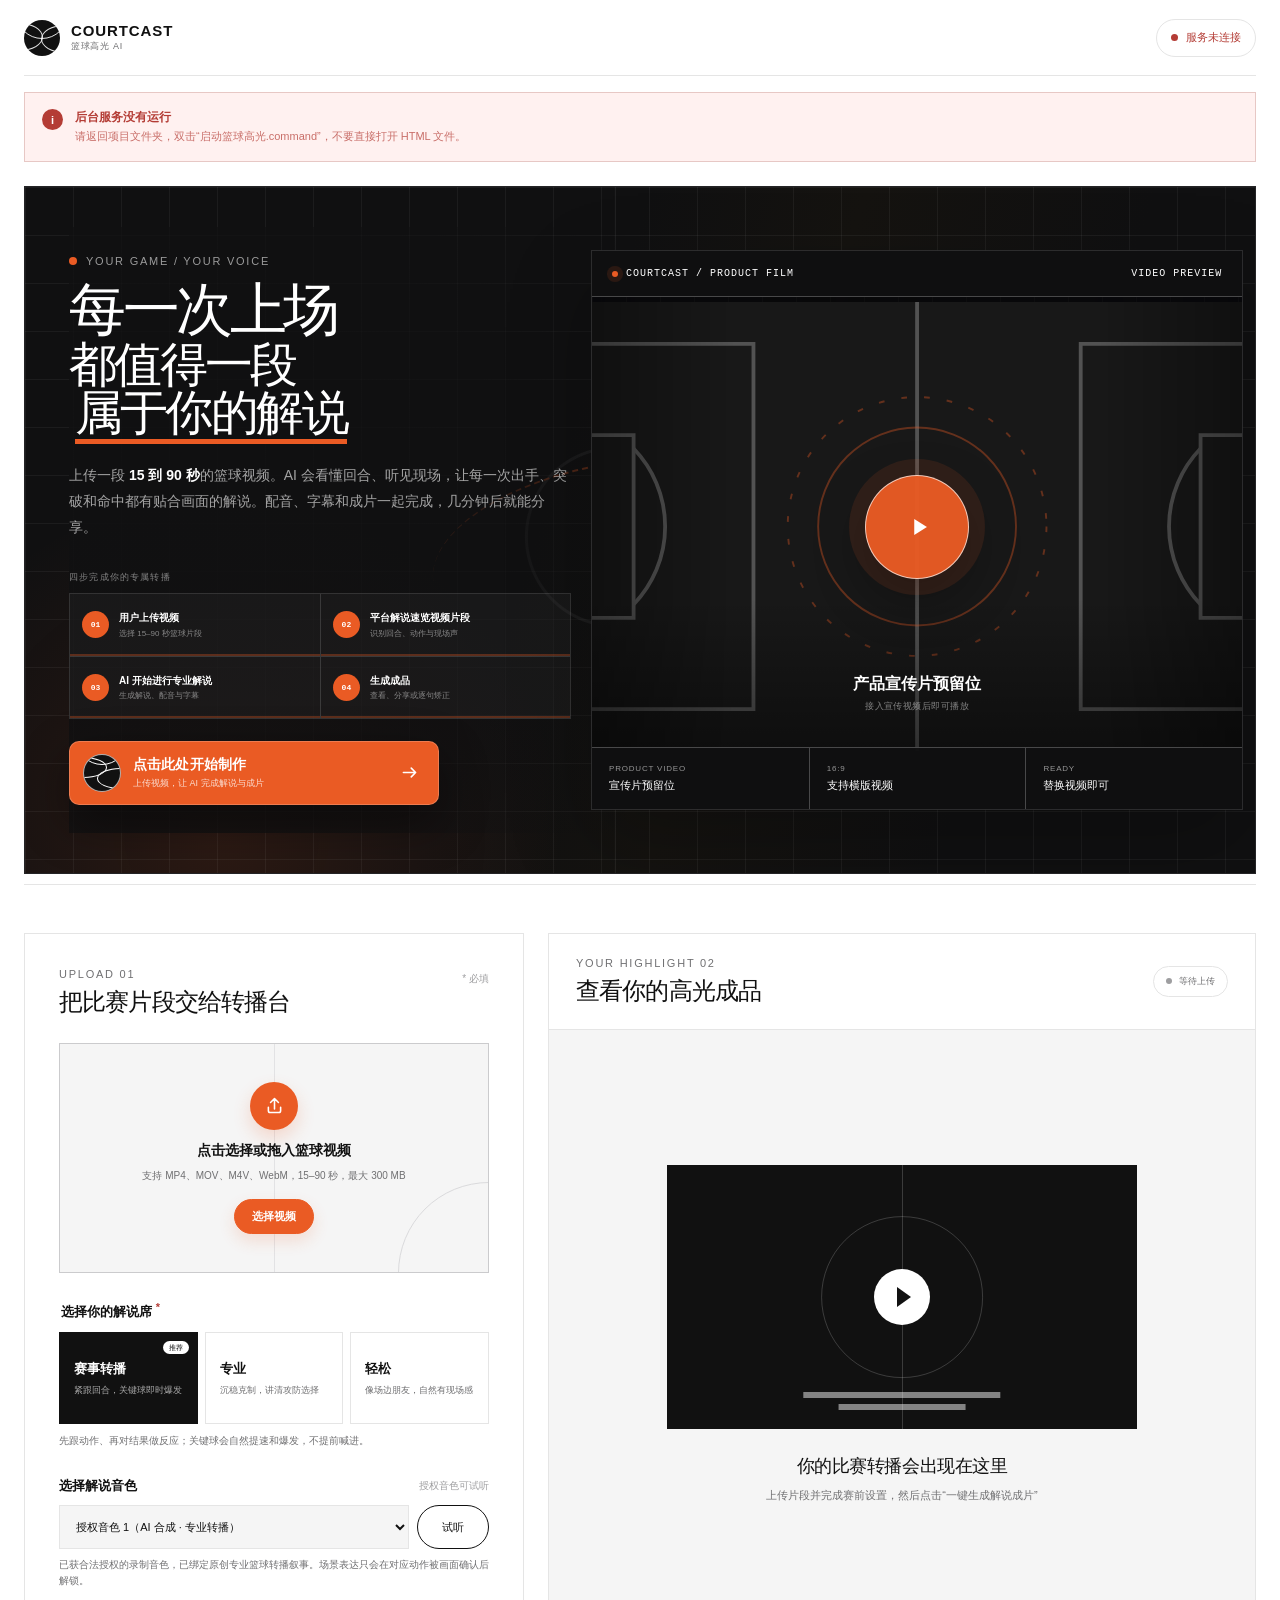
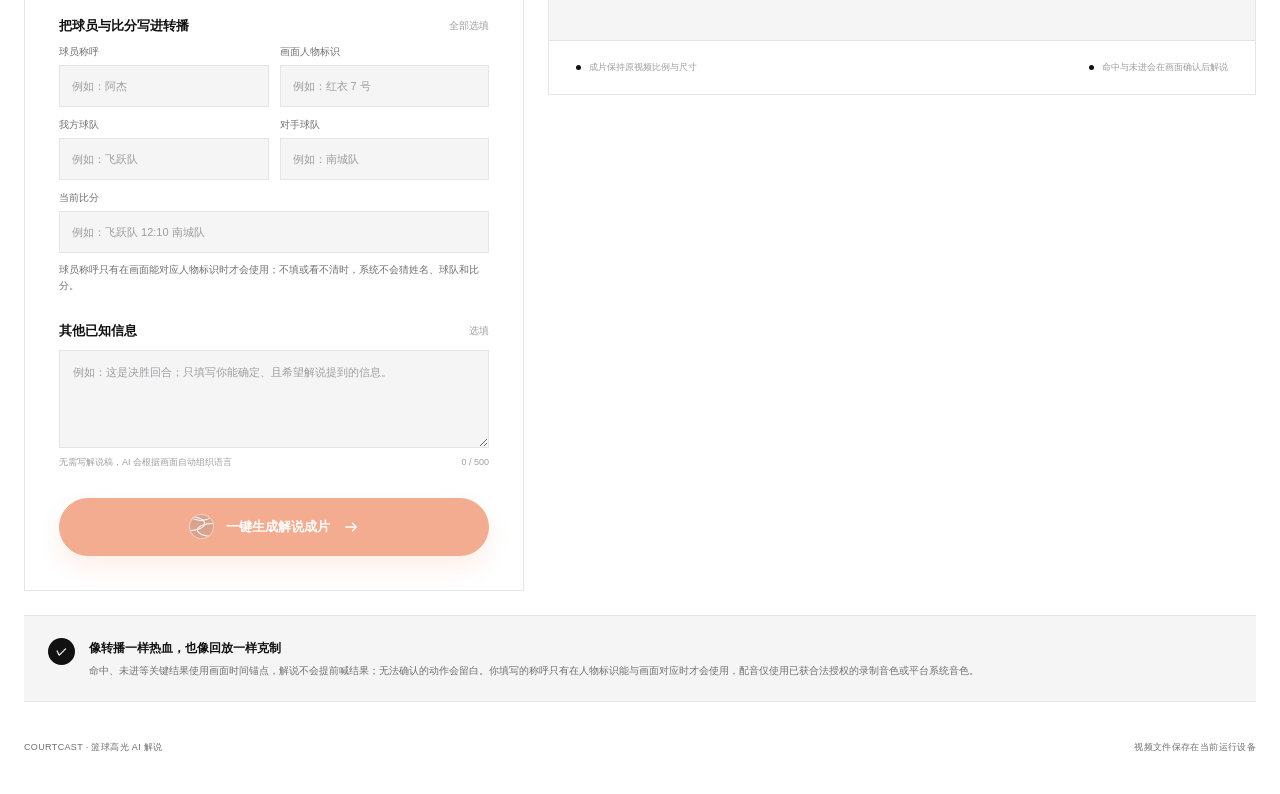
==== commit 402ea8a0: "Refresh CourtCast experience and add product demo" ====
--- a/static/index.html
+++ b/static/index.html
@@ -3,20 +3,21 @@
   <head>
     <meta charset="utf-8" />
     <meta name="viewport" content="width=device-width, initial-scale=1" />
-    <meta name="theme-color" content="#f7f7f8" />
+    <meta name="theme-color" content="#ffffff" />
     <title>篮球高光 AI 解说</title>
     <link rel="icon" href="./favicon.svg" type="image/svg+xml" />
-    <link rel="stylesheet" href="./styles.css?v=20260824-5" />
+    <link rel="stylesheet" href="./styles.css?v=20260825-7" />
   </head>
   <body>
     <main class="page-shell">
       <nav class="topbar" aria-label="产品导航">
         <a class="brand" href="/" aria-label="篮球高光 AI 解说首页">
           <span class="brand-mark" aria-hidden="true"><i></i></span>
-          <span>篮球高光</span>
-          <b>AI</b>
+          <span class="brand-word"><strong>COURTCAST</strong><small>篮球高光 AI</small></span>
         </a>
-        <div id="runtime-badge" class="local-badge checking"><span></span><b>正在检查服务</b></div>
+        <div class="topbar-actions">
+          <div id="runtime-badge" class="local-badge checking"><span></span><b>正在检查服务</b></div>
+        </div>
       </nav>
 
       <section id="runtime-alert" class="runtime-alert hidden" role="status">
@@ -39,28 +40,65 @@
       </form>
 
       <header class="intro">
-        <p class="kicker">AI BASKETBALL COMMENTARY</p>
-        <h1>给一段篮球视频，<br />生成一条有解说的高光成片</h1>
-        <p class="intro-copy">上传 3–90 秒比赛片段，AI 会先理解完整回合，再把解说落到确认的动作时间点。无需写稿、录音或剪字幕，通常 2–5 分钟即可得到保留现场声、适合分享的 MP4 成片；长片或局部二次复核可能更久。</p>
-        <div class="product-promises" aria-label="产品能力">
-          <span><i>✓</i>关键结果画面对齐</span>
-          <span><i>✓</i>真人即时反应节奏</span>
-          <span><i>✓</i>配音字幕一键完成</span>
+        <div class="intro-content">
+          <p class="kicker">YOUR GAME / YOUR VOICE</p>
+          <h1 class="hero-headline"><span>每一次上场</span><span>都值得一段<em class="hero-highlight">属于你的解说</em></span></h1>
+          <p class="intro-copy">上传一段 <strong>15 到 90 秒</strong>的篮球视频。AI 会看懂回合、听见现场，让每一次出手、突破和命中都有贴合画面的解说。配音、字幕和成片一起完成，几分钟后就能分享。</p>
+          <p class="workflow-label">四步完成你的专属转播</p>
+          <ol class="workflow" aria-label="生成流程">
+            <li><span>01</span><div><b>用户上传视频</b><small>选择 15–90 秒篮球片段</small></div></li>
+            <li><span>02</span><div><b>平台解说速览视频片段</b><small>识别回合、动作与现场声</small></div></li>
+            <li><span>03</span><div><b>AI 开始进行专业解说</b><small>生成解说、配音与字幕</small></div></li>
+            <li><span>04</span><div><b>生成成品</b><small>查看、分享或逐句矫正</small></div></li>
+          </ol>
+          <a class="hero-start-cta" href="#studio">
+            <span class="cta-ball" aria-hidden="true"><i></i></span>
+            <span class="hero-start-copy"><b>点击此处开始制作</b><small>上传视频，让 AI 完成解说与成片</small></span>
+            <svg viewBox="0 0 24 24" aria-hidden="true"><path d="M5 12h14m-5-5 5 5-5 5" /></svg>
+          </a>
         </div>
-        <ol class="workflow" aria-label="生成流程">
-          <li><span>1</span>上传片段</li>
-          <li><span>2</span>理解回合</li>
-          <li><span>3</span>生成解说</li>
-          <li><span>4</span>导出成片</li>
-        </ol>
+
+        <figure class="hero-visual promo-visual" aria-label="COURTCAST 产品宣传视频区域">
+          <div class="hero-scoreboard"><span class="hero-live-status"><i></i>COURTCAST / PRODUCT FILM</span><b>VIDEO PREVIEW</b></div>
+          <div class="promo-stage">
+            <!-- 接入宣传片时：加入 source 与字幕 track，移除 video 的 hidden，并给 promo-placeholder 添加 hidden。 -->
+            <video id="product-promo-video" class="promo-video hidden" aria-label="COURTCAST 产品宣传视频" controls playsinline preload="metadata">当前浏览器不支持视频播放。</video>
+            <div class="promo-placeholder">
+              <svg class="promo-court" viewBox="0 0 420 236" preserveAspectRatio="xMidYMid slice" aria-hidden="true">
+                <rect width="420" height="236" fill="#181818" />
+                <g fill="none" stroke="#ffffff" stroke-width="2" opacity=".25">
+                  <path d="M0 22h124v192H0M420 22H296v192h124" />
+                  <path d="M0 70h61v96H0M420 70h-61v96h61" />
+                  <path d="M210 0v236M61 77a59 59 0 0 1 0 82M359 77a59 59 0 0 0 0 82" />
+                </g>
+                <g fill="none" stroke="#ea5b24" opacity=".36">
+                  <circle cx="210" cy="118" r="52" />
+                  <circle cx="210" cy="118" r="68" stroke-dasharray="3 9" />
+                </g>
+              </svg>
+              <span class="promo-play-button" aria-hidden="true">
+                <svg viewBox="0 0 24 24"><path d="M9 7l8 5-8 5z" /></svg>
+              </span>
+              <div class="promo-slot-copy">
+                <strong>产品宣传片预留位</strong>
+                <small>接入宣传视频后即可播放</small>
+              </div>
+            </div>
+          </div>
+          <figcaption class="promo-slot-footer">
+            <span><b>PRODUCT VIDEO</b>宣传片预留位</span>
+            <span><b>16:9</b>支持横版视频</span>
+            <span><b>READY</b>替换视频即可</span>
+          </figcaption>
+        </figure>
       </header>
 
-      <section class="workspace">
+      <section id="studio" class="workspace">
         <form id="job-form" class="card settings-card">
           <div class="card-heading">
             <div>
-              <p class="step-label">STEP 01</p>
-              <h2>上传与设置</h2>
+              <p class="step-label">UPLOAD 01</p>
+              <h2>把比赛片段交给转播台</h2>
             </div>
             <span class="required-note">* 必填</span>
           </div>
@@ -71,13 +109,13 @@
               <svg viewBox="0 0 24 24" role="img"><path d="M12 16V4m0 0L7.5 8.5M12 4l4.5 4.5M5 14v4a2 2 0 0 0 2 2h10a2 2 0 0 0 2-2v-4"/></svg>
             </span>
             <strong id="file-label">点击选择或拖入篮球视频</strong>
-            <small>支持 MP4、MOV、M4V、WebM，3–90 秒，最大 300 MB</small>
+            <small>支持 MP4、MOV、M4V、WebM，15–90 秒，最大 300 MB</small>
             <span class="choose-file">选择视频</span>
           </label>
           <p id="file-validation" class="file-validation hidden" role="alert"></p>
 
           <fieldset class="form-section commentary-style-section" aria-describedby="style-description">
-            <legend>真人解说反应 <sup>*</sup></legend>
+            <legend>选择你的解说席 <sup>*</sup></legend>
             <div class="style-options">
               <label>
                 <input type="radio" name="style" value="hype" checked />
@@ -97,8 +135,8 @@
 
           <div class="form-section voice-profile-section">
             <div class="field-heading">
-              <label for="voice-profile">专属解说音色</label>
-              <span>已授权音色，支持试听</span>
+              <label for="voice-profile">选择解说音色</label>
+              <span>授权音色可试听</span>
             </div>
             <div class="voice-profile-row">
               <select id="voice-profile" name="voice_profile" aria-describedby="voice-profile-help">
@@ -116,7 +154,7 @@
 
           <div class="form-section game-info-section">
             <div class="field-heading">
-              <label>让解说叫对人、说对队名</label>
+              <label>把球员与比分写进转播</label>
               <span>全部选填</span>
             </div>
             <div class="game-info-grid">
@@ -153,22 +191,18 @@
             <div class="field-help"><span>无需写解说稿，AI 会根据画面自动组织语言</span><span id="context-count">0 / 500</span></div>
           </div>
 
-          <div class="one-click-summary">
-            <span class="one-click-icon">✓</span>
-            <div><strong>提交后自动完成</strong><p>理解回合、生成解说、真人感配音、混合现场声、制作字幕并导出成片。</p></div>
-          </div>
-
           <button id="submit-button" class="primary-button" type="submit">
-            <span>一键生成解说成片</span>
-            <svg viewBox="0 0 24 24" aria-hidden="true"><path d="M5 12h14m-5-5 5 5-5 5"/></svg>
+            <span class="button-ball" aria-hidden="true"><i></i></span>
+            <span class="button-label">一键生成解说成片</span>
+            <svg class="button-arrow" viewBox="0 0 24 24" aria-hidden="true"><path d="M5 12h14m-5-5 5 5-5 5"/></svg>
           </button>
         </form>
 
         <section id="result-panel" class="card preview-card" aria-live="polite">
           <div class="card-heading preview-heading">
             <div>
-              <p class="step-label">STEP 02</p>
-              <h2>成片预览</h2>
+              <p class="step-label">YOUR HIGHLIGHT 02</p>
+              <h2>查看你的高光成品</h2>
             </div>
             <span id="preview-status" class="status-pill idle"><i></i>等待上传</span>
           </div>
@@ -183,8 +217,8 @@
                 <i class="caption-line line-one"></i>
                 <i class="caption-line line-two"></i>
               </div>
-              <h3 id="empty-title">成片会显示在这里</h3>
-              <p id="empty-description">完成左侧设置后，点击“一键生成解说成片”</p>
+              <h3 id="empty-title">你的比赛转播会出现在这里</h3>
+              <p id="empty-description">上传片段并完成赛前设置，然后点击“一键生成解说成片”</p>
             </div>
 
             <div id="progress-state" class="state progress-state hidden">
@@ -207,18 +241,23 @@
               </div>
               <div class="result-details">
                 <p class="result-eyebrow">AI 解说稿</p>
-                <h3 id="result-title">篮球高光时刻</h3>
+                <h3 id="result-title">今晚的篮球高光</h3>
                 <p id="result-commentary"></p>
                 <div id="mode-note" class="mode-note"></div>
+                <aside class="correction-guide" aria-label="矫正解说词">
+                  <span class="correction-ball" aria-hidden="true"><i></i></span>
+                  <div><strong>这版还不够满意？</strong><p>逐句修改解说词和出现时间，再重新配音生成修正版，原成片会保留。</p></div>
+                  <button id="open-correction" type="button">去矫正解说词</button>
+                </aside>
                 <section id="event-timeline" class="event-timeline hidden" aria-labelledby="event-timeline-title">
                   <div class="event-timeline-heading">
                     <div>
-                      <p class="result-eyebrow">画面校对</p>
-                      <h4 id="event-timeline-title">解说事件时间轴</h4>
+                      <p class="result-eyebrow">逐句矫正</p>
+                      <h4 id="event-timeline-title">修改解说词与出现时间</h4>
                     </div>
                     <div class="event-timeline-heading-actions">
                       <span id="event-count"></span>
-                      <button id="timeline-edit-toggle" type="button">校正</button>
+                      <button id="timeline-edit-toggle" type="button">开始矫正</button>
                     </div>
                   </div>
                   <p id="event-timeline-help" class="event-timeline-help">点击任意一句，视频会跳到对应动作。标记为“请复核”的句子建议重点检查。</p>
@@ -226,7 +265,7 @@
                   <div id="timeline-edit-actions" class="timeline-edit-actions hidden">
                     <button id="timeline-add-event" type="button">＋ 添加一句</button>
                     <button id="timeline-cancel-edit" type="button">取消</button>
-                    <button id="timeline-render-revision" class="timeline-render-revision" type="button">按校正结果重新配音</button>
+                    <button id="timeline-render-revision" class="timeline-render-revision" type="button">重新配音并生成修正版</button>
                   </div>
                   <p id="timeline-edit-status" class="timeline-edit-status hidden"></p>
                 </section>
@@ -267,14 +306,14 @@
 
       <section class="safety-note">
         <div class="safety-icon">✓</div>
-        <div><strong>音画对齐与信息保护</strong><p>命中、未进等关键结果使用画面时间锚点，解说不会提前喊结果；无法确认的动作会留白。你填写的称呼只有在人物标识能与画面对应时才会使用，配音仅使用已获合法授权的录制音色或平台系统音色。</p></div>
+        <div><strong>像转播一样热血，也像回放一样克制</strong><p>命中、未进等关键结果使用画面时间锚点，解说不会提前喊结果；无法确认的动作会留白。你填写的称呼只有在人物标识能与画面对应时才会使用，配音仅使用已获合法授权的录制音色或平台系统音色。</p></div>
       </section>
 
       <footer class="page-footer">
-        <span>篮球高光 AI 解说 · 第一版</span>
+        <span>COURTCAST · 篮球高光 AI 解说</span>
         <span>视频文件保存在当前运行设备</span>
       </footer>
     </main>
-    <script src="./app.js?v=20260824-5"></script>
+    <script src="./app.js?v=20260825-4"></script>
   </body>
 </html>
--- a/static/styles.css
+++ b/static/styles.css
@@ -1,357 +1,1314 @@
 :root {
   color-scheme: light;
-  --page: #f6f6f7;
-  --card: #ffffff;
-  --ink: #17181a;
-  --secondary: #65686d;
-  --muted: #92959a;
-  --line: #e4e5e7;
-  --soft-line: #eeeeef;
-  --accent: #ed5a24;
-  --accent-dark: #d84a17;
-  --accent-soft: #fff3ed;
-  --success: #267a4c;
-  --success-soft: #edf8f1;
-  --danger: #bd3d36;
-  --shadow: 0 1px 2px rgba(22, 24, 27, .03), 0 10px 34px rgba(22, 24, 27, .055);
+  --paper: #ffffff;
+  --ink: #111111;
+  --steel: #707072;
+  --faint: #9e9ea0;
+  --concrete: #e5e5e5;
+  --mist: #f5f5f5;
+  --ball: #ea5b24;
+  --success: #28794b;
+  --success-soft: #edf7f1;
+  --danger: #b43c35;
+  --danger-soft: #fff1f0;
 }
 
 * { box-sizing: border-box; }
-html { -webkit-text-size-adjust: 100%; }
+html { scroll-behavior: smooth; -webkit-text-size-adjust: 100%; }
 
 body {
   margin: 0;
   min-width: 320px;
   min-height: 100vh;
   color: var(--ink);
-  background: var(--page);
-  font-family: Inter, -apple-system, BlinkMacSystemFont, "SF Pro Text", "PingFang SC", "Microsoft YaHei", sans-serif;
+  background: var(--paper);
+  font-family: "Helvetica Neue", Helvetica, Arial, "PingFang SC", "Microsoft YaHei", sans-serif;
+  font-weight: 400;
   -webkit-font-smoothing: antialiased;
 }
 
 button, textarea, input, select { font: inherit; }
-.page-shell { width: min(1180px, calc(100% - 48px)); margin: 0 auto; }
+button, a, input, select, textarea { -webkit-tap-highlight-color: transparent; }
+button:focus-visible, a:focus-visible, input:focus-visible, select:focus-visible, textarea:focus-visible {
+  outline: 2px solid var(--ink);
+  outline-offset: 3px;
+}
+
+.hidden { display: none !important; }
+.page-shell { width: min(1440px, calc(100% - 48px)); margin: 0 auto; }
 
 .topbar {
-  height: 72px;
+  min-height: 76px;
   display: flex;
   align-items: center;
   justify-content: space-between;
-  border-bottom: 1px solid var(--line);
+  gap: 24px;
+  border-bottom: 1px solid var(--concrete);
+  background: var(--paper);
 }
 
 .brand {
   display: inline-flex;
   align-items: center;
+  gap: 11px;
+  color: var(--ink);
+  text-decoration: none;
+}
+
+.brand-mark {
+  position: relative;
+  width: 36px;
+  height: 36px;
+  flex: 0 0 auto;
+  overflow: hidden;
+  border-radius: 50%;
+  background: var(--ink);
+}
+
+.brand-mark::before,
+.brand-mark::after,
+.brand-mark i {
+  content: "";
+  position: absolute;
+  border: 1.4px solid rgba(255, 255, 255, .88);
+  border-radius: 50%;
+}
+
+.brand-mark::before { width: 45px; height: 26px; left: -28px; top: 3px; }
+.brand-mark::after { width: 45px; height: 26px; right: -28px; bottom: 3px; }
+.brand-mark i { width: 52px; height: 52px; left: -8px; top: -33px; }
+
+.brand-word { display: grid; gap: 2px; }
+.brand-word strong { font-size: 15px; font-weight: 600; letter-spacing: .06em; line-height: 1; }
+.brand-word small { color: var(--steel); font-size: 9px; font-weight: 500; letter-spacing: .08em; }
+
+.topbar-actions { display: flex; align-items: center; gap: 16px; }
+
+.local-badge {
+  min-height: 38px;
+  display: flex;
+  align-items: center;
   gap: 8px;
-  color: var(--ink);
-  font-size: 16px;
-  font-weight: 750;
-  letter-spacing: -.02em;
-  text-decoration: none;
-}
-
-.brand b { padding: 3px 6px; color: #fff; border-radius: 5px; background: var(--accent); font-size: 11px; letter-spacing: .04em; }
-.brand-mark { position: relative; width: 28px; height: 28px; overflow: hidden; border-radius: 50%; background: var(--accent); }
-.brand-mark::before, .brand-mark::after, .brand-mark i { content: ""; position: absolute; border: 1px solid rgba(255, 255, 255, .85); border-radius: 50%; }
-.brand-mark::before { width: 34px; height: 20px; left: -20px; top: 3px; }
-.brand-mark::after { width: 34px; height: 20px; right: -20px; bottom: 3px; }
-.brand-mark i { width: 38px; height: 38px; left: -6px; top: -22px; }
-
-.local-badge { display: flex; align-items: center; gap: 7px; color: var(--secondary); font-size: 12px; }
-.local-badge b { font-weight: 600; }
-.local-badge span { width: 7px; height: 7px; border-radius: 50%; background: #37a466; box-shadow: 0 0 0 4px rgba(55, 164, 102, .1); }
-.local-badge.checking span { background: #a6a8ac; box-shadow: 0 0 0 4px rgba(166, 168, 172, .1); animation: pulse 1.1s ease-in-out infinite; }
-.local-badge.demo { color: #9a562f; }
-.local-badge.demo span { background: #e77a3e; box-shadow: 0 0 0 4px rgba(231, 122, 62, .11); }
+  padding: 0 14px;
+  color: var(--steel);
+  border: 1px solid var(--concrete);
+  border-radius: 24px;
+  background: var(--paper);
+  font-size: 11px;
+}
+.local-badge b { font-weight: 500; }
+.local-badge span { width: 7px; height: 7px; border-radius: 50%; background: var(--success); }
+.local-badge.checking span { background: var(--faint); animation: pulse 1.1s ease-in-out infinite; }
+.local-badge.demo span { background: var(--ball); }
 .local-badge.offline { color: var(--danger); }
-.local-badge.offline span { background: var(--danger); box-shadow: 0 0 0 4px rgba(189, 61, 54, .1); }
+.local-badge.offline span { background: var(--danger); }
 
 .runtime-alert {
   display: flex;
   align-items: flex-start;
-  gap: 11px;
-  margin-top: 18px;
-  padding: 13px 15px;
-  color: #7b4b2e;
-  border: 1px solid #efd5c7;
-  border-radius: 11px;
-  background: #fff8f4;
-}
-
-.runtime-alert.critical { color: #8e3833; border-color: #efcfcc; background: #fff4f3; }
-.runtime-alert-icon { flex: 0 0 auto; display: grid; place-items: center; width: 20px; height: 20px; margin-top: 1px; color: #fff; border-radius: 50%; background: var(--accent); font-size: 11px; font-weight: 800; }
+  gap: 12px;
+  margin-top: 16px;
+  padding: 15px 17px;
+  color: var(--ink);
+  border: 1px solid var(--concrete);
+  background: var(--mist);
+}
+.runtime-alert.critical { color: var(--danger); border-color: #e7c8c5; background: var(--danger-soft); }
+.runtime-alert-icon {
+  flex: 0 0 auto;
+  width: 21px;
+  height: 21px;
+  display: grid;
+  place-items: center;
+  margin-top: 1px;
+  color: var(--paper);
+  border-radius: 50%;
+  background: var(--ink);
+  font-size: 11px;
+  font-weight: 600;
+}
 .runtime-alert.critical .runtime-alert-icon { background: var(--danger); }
-.runtime-alert strong { display: block; font-size: 12px; line-height: 1.5; }
-.runtime-alert p { margin: 2px 0 0; font-size: 11px; line-height: 1.55; }
-.runtime-action { flex: 0 0 auto; margin-left: auto; padding: 8px 11px; color: #7b3d21; border: 1px solid #e9bda9; border-radius: 8px; background: #fff; cursor: pointer; font-size: 11px; font-weight: 700; }
-.runtime-action:hover { border-color: var(--accent); }
-
-.ai-settings-panel { margin-top: 10px; padding: 17px 18px; border: 1px solid var(--line); border-radius: 11px; background: #fff; box-shadow: 0 7px 20px rgba(22,24,27,.045); }
-.ai-settings-panel > div:first-child { margin-bottom: 14px; }
-.ai-settings-panel strong { font-size: 13px; }
-.ai-settings-panel p { margin: 3px 0 0; color: var(--secondary); font-size: 10px; line-height: 1.55; }
-.ai-settings-panel code { padding: 1px 4px; border-radius: 4px; background: #f0f0f1; font-size: 9px; }
-.ai-settings-panel label { display: block; margin-bottom: 7px; color: var(--secondary); font-size: 10px; font-weight: 700; }
+.runtime-alert strong { display: block; font-size: 12px; font-weight: 600; line-height: 1.5; }
+.runtime-alert p { margin: 2px 0 0; color: currentColor; font-size: 11px; line-height: 1.6; opacity: .72; }
+.runtime-action {
+  min-height: 34px;
+  flex: 0 0 auto;
+  margin-left: auto;
+  padding: 0 15px;
+  color: var(--paper);
+  border: 1px solid var(--ink);
+  border-radius: 30px;
+  background: var(--ink);
+  cursor: pointer;
+  font-size: 11px;
+  font-weight: 500;
+}
+
+.ai-settings-panel {
+  margin-top: 10px;
+  padding: 19px 20px;
+  border: 1px solid var(--concrete);
+  background: var(--paper);
+}
+.ai-settings-panel > div:first-child { margin-bottom: 15px; }
+.ai-settings-panel strong { font-size: 13px; font-weight: 600; }
+.ai-settings-panel p { margin: 4px 0 0; color: var(--steel); font-size: 10px; line-height: 1.6; }
+.ai-settings-panel code { padding: 1px 4px; background: var(--mist); font: 9px ui-monospace, SFMono-Regular, Menlo, monospace; }
+.ai-settings-panel label { display: block; margin-bottom: 7px; color: var(--steel); font-size: 10px; font-weight: 500; }
 .key-input-row { display: flex; gap: 8px; }
-.key-input-row input { min-width: 0; flex: 1; height: 40px; padding: 0 11px; color: var(--ink); border: 1px solid var(--line); border-radius: 8px; outline: 0; background: #fafafa; font: 12px ui-monospace, SFMono-Regular, Menlo, monospace; }
-.key-input-row input:focus { border-color: var(--accent); box-shadow: 0 0 0 3px rgba(237,90,36,.1); }
-.key-input-row button { flex: 0 0 auto; padding: 0 15px; color: #fff; border: 0; border-radius: 8px; background: var(--ink); cursor: pointer; font-size: 11px; font-weight: 700; }
-.key-input-row button:disabled { opacity: .55; cursor: wait; }
+.key-input-row input {
+  min-width: 0;
+  height: 42px;
+  flex: 1;
+  padding: 0 12px;
+  color: var(--ink);
+  border: 1px solid var(--concrete);
+  border-radius: 0;
+  outline: 0;
+  background: var(--mist);
+  font: 12px ui-monospace, SFMono-Regular, Menlo, monospace;
+}
+.key-input-row input:focus { border-color: var(--ink); background: var(--paper); }
+.key-input-row button {
+  min-width: 120px;
+  padding: 0 18px;
+  color: var(--paper);
+  border: 1px solid var(--ink);
+  border-radius: 30px;
+  background: var(--ink);
+  cursor: pointer;
+  font-size: 11px;
+  font-weight: 500;
+}
+.key-input-row button:disabled { opacity: .5; cursor: wait; }
 .ai-settings-panel .settings-message { min-height: 15px; margin-top: 8px; color: var(--danger); }
 .ai-settings-panel .settings-message.success { color: var(--success); }
 
-.intro { max-width: 820px; margin: 0 auto; padding: 66px 0 48px; text-align: center; }
-.kicker, .step-label, .result-eyebrow { margin: 0 0 12px; color: var(--accent); font-size: 11px; font-weight: 800; letter-spacing: .14em; }
-.intro h1 { margin: 0; font-size: clamp(36px, 5vw, 56px); line-height: 1.16; letter-spacing: -.055em; }
-.intro-copy { max-width: 680px; margin: 22px auto 0; color: var(--secondary); font-size: 15px; line-height: 1.8; }
-.product-promises { display: flex; align-items: center; justify-content: center; flex-wrap: wrap; gap: 9px 20px; margin-top: 20px; color: #44474b; font-size: 11px; font-weight: 650; }
-.product-promises span { display: inline-flex; align-items: center; gap: 6px; }
-.product-promises i { display: grid; place-items: center; width: 17px; height: 17px; color: var(--success); border-radius: 50%; background: var(--success-soft); font-size: 9px; font-style: normal; }
-
-.workflow { display: flex; justify-content: center; gap: 0; margin: 30px auto 0; padding: 0; list-style: none; }
-.workflow li { position: relative; display: flex; align-items: center; gap: 7px; padding: 0 25px; color: var(--secondary); font-size: 12px; white-space: nowrap; }
-.workflow li:not(:last-child)::after { content: ""; position: absolute; right: -5px; width: 10px; height: 1px; background: #c9cbce; }
-.workflow span { display: grid; place-items: center; width: 22px; height: 22px; color: var(--accent); border: 1px solid #f0b9a4; border-radius: 50%; background: var(--accent-soft); font-size: 10px; font-weight: 800; }
-
-.workspace { display: grid; grid-template-columns: minmax(0, 460px) minmax(0, 1fr); align-items: stretch; gap: 20px; }
-.card { overflow: hidden; border: 1px solid var(--line); border-radius: 18px; background: var(--card); box-shadow: var(--shadow); }
-.settings-card { padding: 28px; }
-.card-heading { display: flex; align-items: flex-start; justify-content: space-between; margin-bottom: 24px; }
-.card-heading .step-label { margin-bottom: 7px; }
-.card-heading h2 { margin: 0; font-size: 22px; line-height: 1.25; letter-spacing: -.035em; }
-.required-note { margin-top: 5px; color: var(--muted); font-size: 11px; }
-
-.drop-zone {
-  min-height: 210px;
+.intro {
+  position: relative;
+  min-height: 640px;
+  display: grid;
+  grid-template-columns: minmax(0, 48%) minmax(520px, 52%);
+  grid-template-rows: minmax(0, 1fr);
+  align-items: stretch;
+  gap: 0;
+  overflow: hidden;
+  isolation: isolate;
+  margin-top: 24px;
+  padding: 40px 28px 40px 44px;
+  color: var(--paper);
+  border: 1px solid #242426;
+  background: #101011;
+}
+.intro::before {
+  content: "";
+  position: absolute;
+  inset: 0;
+  z-index: 0;
+  pointer-events: none;
+  background:
+    radial-gradient(circle at 48% 51%, transparent 0 87px, rgba(255,255,255,.085) 88px 90px, transparent 91px),
+    linear-gradient(90deg, transparent calc(48% - 1px), rgba(255,255,255,.075) 48%, transparent calc(48% + 1px)),
+    linear-gradient(rgba(255,255,255,.05) 1px, transparent 1px),
+    linear-gradient(90deg, rgba(255,255,255,.05) 1px, transparent 1px),
+    radial-gradient(circle at 16% 94%, rgba(234,91,36,.13), transparent 28%),
+    linear-gradient(108deg, #101011 0%, #101011 43%, #151310 58%, #101011 78%);
+  background-size: auto, auto, 48px 48px, 48px 48px, auto, auto;
+}
+.intro::after {
+  content: "";
+  position: absolute;
+  z-index: 1;
+  left: 33%;
+  top: 40%;
+  width: 390px;
+  height: 180px;
+  pointer-events: none;
+  border-top: 2px dashed rgba(234,91,36,.55);
+  border-radius: 50%;
+  transform: rotate(-9deg);
+  transform-origin: center;
+}
+.intro-content {
+  position: relative;
+  z-index: 2;
+  align-self: center;
   display: flex;
   flex-direction: column;
+  align-items: flex-start;
+  max-width: 650px;
+  padding: 28px 54px 28px 0;
+  background: radial-gradient(circle at 20% 48%, rgba(16,16,17,.96), rgba(16,16,17,.74) 60%, transparent 100%);
+}
+.kicker, .step-label, .result-eyebrow {
+  margin: 0 0 13px;
+  color: var(--steel);
+  font-size: 11px;
+  font-weight: 500;
+  letter-spacing: .16em;
+}
+.intro h1 {
+  max-width: 610px;
+  margin: 0;
+  color: var(--paper);
+  font-size: clamp(48px, 4.45vw, 64px);
+  font-weight: 500;
+  line-height: 1.02;
+  letter-spacing: -.06em;
+}
+.intro .kicker { display: flex; align-items: center; gap: 9px; color: rgba(255,255,255,.58); animation: copyEnter .5s .05s cubic-bezier(.2,.72,.24,1) both; }
+.intro .kicker::before { content: ""; width: 8px; height: 8px; flex: 0 0 auto; border-radius: 50%; background: var(--ball); }
+.hero-headline { display: grid; gap: 3px; }
+.hero-headline > span { display: block; animation: headlineEnter .62s .14s cubic-bezier(.2,.72,.24,1) both; }
+.hero-headline > span:last-child { font-size: .84em; letter-spacing: -.055em; animation-delay: .27s; }
+.hero-highlight { position: relative; display: inline-block; margin-left: .12em; font-style: normal; white-space: nowrap; }
+.hero-highlight::after {
+  content: "";
+  position: absolute;
+  left: 0;
+  right: 0;
+  bottom: -.11em;
+  height: .1em;
+  background: var(--ball);
+  transform: scaleX(0);
+  transform-origin: left center;
+  animation: underlineDraw .65s .72s cubic-bezier(.2,.72,.24,1) forwards;
+}
+.intro-copy {
+  max-width: 575px;
+  margin: 25px 0 0;
+  color: rgba(255,255,255,.62);
+  font-size: 14px;
+  line-height: 1.85;
+  animation: copyEnter .55s .44s cubic-bezier(.2,.72,.24,1) both;
+}
+.intro-copy strong { color: var(--paper); font-weight: 600; }
+
+.workflow-label {
+  margin: 30px 0 9px;
+  color: rgba(255,255,255,.48);
+  font: 9px ui-monospace, SFMono-Regular, Menlo, monospace;
+  letter-spacing: .13em;
+  text-transform: uppercase;
+  animation: copyEnter .5s .58s cubic-bezier(.2,.72,.24,1) both;
+}
+.workflow {
+  width: min(590px, 100%);
+  max-width: 590px;
+  display: grid;
+  grid-template-columns: repeat(2, minmax(0, 1fr));
+  margin: 0;
+  padding: 0;
+  border: 1px solid rgba(255,255,255,.14);
+  list-style: none;
+}
+.workflow li {
+  position: relative;
+  min-width: 0;
+  display: flex;
+  align-items: center;
+  gap: 10px;
+  overflow: hidden;
+  min-height: 62px;
+  padding: 13px 12px;
+  color: var(--paper);
+  background: rgba(255,255,255,.035);
+  animation: stepEnter .52s cubic-bezier(.2,.72,.24,1) both;
+  transition: background-color .2s ease;
+}
+.workflow li + li { border-left: 1px solid rgba(255,255,255,.14); }
+.workflow li:nth-child(3) { border-left: 0; }
+.workflow li:nth-child(n + 3) { border-top: 1px solid rgba(255,255,255,.14); }
+.workflow li::after {
+  content: "";
+  position: absolute;
+  left: 0;
+  right: 0;
+  bottom: 0;
+  height: 2px;
+  background: var(--ball);
+  transform: scaleX(0);
+  transform-origin: left center;
+  opacity: .32;
+  transform: scaleX(1);
+}
+.workflow li:nth-child(1) { animation-delay: .66s; }
+.workflow li:nth-child(2) { animation-delay: .78s; }
+.workflow li:nth-child(3) { animation-delay: .9s; }
+.workflow li:nth-child(4) { animation-delay: 1.02s; }
+.workflow span {
+  width: 27px;
+  height: 27px;
+  flex: 0 0 auto;
+  display: grid;
+  place-items: center;
+  color: var(--paper);
+  border-radius: 50%;
+  background: var(--ball);
+  font: 8px ui-monospace, SFMono-Regular, Menlo, monospace;
+  font-weight: 600;
+}
+.workflow div { min-width: 0; display: grid; gap: 3px; }
+.workflow b { font-size: 10px; font-weight: 600; line-height: 1.35; }
+.workflow small { color: rgba(255,255,255,.48); font-size: 8px; line-height: 1.4; }
+
+@keyframes headlineEnter { from { opacity: 0; transform: translateY(22px); } to { opacity: 1; transform: translateY(0); } }
+@keyframes copyEnter { from { opacity: 0; transform: translateY(12px); } to { opacity: 1; transform: translateY(0); } }
+@keyframes underlineDraw { to { transform: scaleX(1); } }
+@keyframes stepEnter { from { opacity: 0; transform: translateY(14px); } to { opacity: 1; transform: translateY(0); } }
+@keyframes stepCycle { 0%, 5%, 25%, 100% { background: var(--paper); } 9%, 21% { background: #fff3ed; } }
+@keyframes stepLine { 0%, 5%, 25%, 100% { transform: scaleX(0); } 9%, 21% { transform: scaleX(1); } }
+@keyframes heroFlightLine { from { border-top-color: rgba(234,91,36,.25); } 50% { border-top-color: rgba(234,91,36,.72); } to { border-top-color: rgba(234,91,36,.25); } }
+
+.hero-visual {
+  position: relative;
+  z-index: 3;
+  grid-column: 2;
+  grid-row: 1;
+  align-self: center;
+  min-height: 560px;
+  margin: 0 -16px 0 -34px;
+  overflow: hidden;
+  contain: paint;
+  isolation: isolate;
+  color: var(--paper);
+  border: 1px solid rgba(255,255,255,.14);
+  background: rgba(8,8,9,.7);
+  box-shadow: 0 30px 80px rgba(0,0,0,.24);
+  backdrop-filter: blur(7px);
+}
+.hero-visual::before {
+  content: "";
+  position: absolute;
+  inset: 0;
+  z-index: -1;
+  background:
+    linear-gradient(rgba(255,255,255,.035) 1px, transparent 1px),
+    linear-gradient(90deg, rgba(255,255,255,.035) 1px, transparent 1px);
+  background-size: 34px 34px;
+  opacity: .55;
+}
+.hero-scoreboard {
+  position: absolute;
+  z-index: 5;
+  left: 0;
+  right: 0;
+  top: 0;
+  display: flex;
+  align-items: center;
+  justify-content: space-between;
+  padding: 17px 20px;
+  border-bottom: 1px solid rgba(255, 255, 255, .24);
+  background: rgba(16, 16, 17, .94);
+  font: 10px ui-monospace, SFMono-Regular, Menlo, monospace;
+  letter-spacing: .1em;
+}
+.hero-scoreboard b { color: var(--paper); font-weight: 500; font-variant-numeric: tabular-nums; }
+.hero-live-status { display: inline-flex; align-items: center; gap: 8px; }
+.hero-live-status i {
+  width: 6px;
+  height: 6px;
+  border-radius: 50%;
+  background: var(--ball);
+  box-shadow: 0 0 0 5px rgba(234, 91, 36, .12);
+  animation: livePulse 1.6s ease-out infinite;
+}
+.promo-visual .hero-live-status i { animation: none; }
+.promo-stage {
+  position: absolute;
+  z-index: 1;
+  inset: 51px 0 58px;
+  display: grid;
+  place-items: center;
+  overflow: hidden;
+  background: #151516;
+}
+.promo-stage::before {
+  content: "";
+  position: absolute;
+  inset: 0;
+  z-index: 1;
+  pointer-events: none;
+  background:
+    linear-gradient(90deg, rgba(0,0,0,.34), transparent 22%, transparent 78%, rgba(0,0,0,.34)),
+    linear-gradient(0deg, rgba(0,0,0,.42), transparent 34%);
+}
+.promo-placeholder {
+  position: absolute;
+  inset: 0;
+  display: grid;
+  place-items: center;
+}
+.promo-court {
+  position: absolute;
+  inset: 0;
+  width: 100%;
+  height: 100%;
+  display: block;
+}
+.promo-video {
+  position: absolute;
+  inset: 0;
+  z-index: 5;
+  width: 100%;
+  height: 100%;
+  object-fit: contain;
+  background: #000;
+}
+.promo-play-button {
+  position: relative;
+  z-index: 3;
+  width: 104px;
+  height: 104px;
+  display: grid;
+  place-items: center;
+  padding: 0;
+  color: var(--paper);
+  border: 1px solid rgba(255,255,255,.68);
+  border-radius: 50%;
+  background: rgba(234,91,36,.96);
+  box-shadow: 0 0 0 16px rgba(234,91,36,.11), 0 18px 50px rgba(0,0,0,.34);
+  cursor: default;
+}
+.promo-play-button svg { width: 38px; height: 38px; fill: currentColor; transform: translateX(2px); }
+.promo-slot-copy {
+  position: absolute;
+  z-index: 3;
+  left: 20px;
+  right: 20px;
+  bottom: 38px;
+  display: grid;
+  gap: 5px;
+  text-align: center;
+}
+.promo-slot-copy strong { font-size: 16px; font-weight: 600; }
+.promo-slot-copy small { color: rgba(255,255,255,.48); font-size: 9px; letter-spacing: .05em; }
+.promo-slot-footer { min-height: 58px; }
+.broadcast-console {
+  position: absolute;
+  z-index: 1;
+  inset: 51px 0 58px;
+  display: grid;
+  grid-template-columns: minmax(0, 1fr);
+  gap: 0;
+  padding: 17px;
+  animation: consoleEnter .7s .22s cubic-bezier(.2,.72,.24,1) both;
+}
+.broadcast-feed {
+  min-width: 0;
+  display: grid;
+  grid-template-rows: 31px minmax(0, 1fr) 92px;
+  overflow: hidden;
+  border: 1px solid rgba(255,255,255,.16);
+  background: #151516;
+  box-shadow: 0 16px 36px rgba(0,0,0,.28);
+}
+.feed-toolbar {
+  display: flex;
+  align-items: center;
+  justify-content: space-between;
+  gap: 12px;
+  padding: 0 10px;
+  color: rgba(255,255,255,.62);
+  border-bottom: 1px solid rgba(255,255,255,.12);
+  font: 8px ui-monospace, SFMono-Regular, Menlo, monospace;
+  letter-spacing: .08em;
+}
+.feed-toolbar span { display: inline-flex; align-items: center; gap: 6px; }
+.feed-toolbar i { width: 5px; height: 5px; border-radius: 50%; background: var(--ball); }
+.feed-toolbar b { color: var(--paper); font-weight: 500; font-variant-numeric: tabular-nums; }
+.feed-frame { position: relative; min-height: 0; overflow: hidden; background: #181818; }
+.feed-frame::after {
+  content: "";
+  position: absolute;
+  inset: 8px;
+  pointer-events: none;
+  background:
+    linear-gradient(var(--paper),var(--paper)) left top/13px 1px no-repeat,
+    linear-gradient(var(--paper),var(--paper)) left top/1px 13px no-repeat,
+    linear-gradient(var(--paper),var(--paper)) right top/13px 1px no-repeat,
+    linear-gradient(var(--paper),var(--paper)) right top/1px 13px no-repeat,
+    linear-gradient(var(--paper),var(--paper)) left bottom/13px 1px no-repeat,
+    linear-gradient(var(--paper),var(--paper)) left bottom/1px 13px no-repeat,
+    linear-gradient(var(--paper),var(--paper)) right bottom/13px 1px no-repeat,
+    linear-gradient(var(--paper),var(--paper)) right bottom/1px 13px no-repeat;
+  opacity: .36;
+}
+.feed-court { width: 100%; height: 100%; display: block; }
+.feed-shot-arc { animation: feedArc 8s linear infinite; }
+.feed-player { transform-box: view-box; }
+.feed-player.player-a { transform: translate(112px, 142px); }
+.feed-player.player-b { transform: translate(245px, 111px); }
+.feed-player.player-c { transform: translate(332px, 83px); }
+.feed-player circle:last-child { transform-box: fill-box; transform-origin: center; animation: playerPing 2.1s ease-out infinite; }
+.feed-player.player-b circle:last-child { animation-delay: .65s; }
+.feed-player.player-c circle:last-child { animation-delay: 1.3s; }
+.feed-ball { transform: translate(112px, 139px); animation: feedBall 8s cubic-bezier(.48,.04,.22,.97) infinite; }
+.vision-scan {
+  position: absolute;
+  inset: 0 auto 0 -16%;
+  width: 18%;
+  background: linear-gradient(90deg, transparent, rgba(234,91,36,.13), rgba(234,91,36,.72), transparent);
+  opacity: 0;
+  animation: visionSweep 8s ease-in-out infinite;
+}
+.vision-box {
+  position: absolute;
+  border: 1px solid rgba(234,91,36,.9);
+  opacity: 0;
+  animation: trackingReveal 8s ease-in-out infinite;
+}
+.vision-box b {
+  position: absolute;
+  left: -1px;
+  top: -16px;
+  padding: 3px 5px;
+  color: var(--paper);
+  background: var(--ball);
+  font: 7px ui-monospace, SFMono-Regular, Menlo, monospace;
+  font-weight: 500;
+  white-space: nowrap;
+}
+.vision-player { left: 18%; top: 39%; width: 26%; height: 49%; }
+.vision-rim { right: 12%; top: 20%; width: 18%; height: 30%; animation-delay: .24s; }
+.feed-result {
+  position: absolute;
+  left: 12px;
+  bottom: 10px;
+  display: inline-flex;
+  align-items: center;
+  gap: 6px;
+  padding: 6px 8px;
+  color: rgba(255,255,255,.64);
+  border: 1px solid rgba(255,255,255,.14);
+  background: rgba(16,16,17,.88);
+  font-size: 8px;
+  opacity: 0;
+  animation: resultReveal 8s ease-in-out infinite;
+}
+.feed-result i { width: 5px; height: 5px; border-radius: 50%; background: var(--success); }
+.feed-result strong { color: var(--paper); font-size: 9px; font-weight: 600; }
+.commentary-track { position: relative; padding: 9px 11px 8px; border-top: 1px solid rgba(255,255,255,.12); background: #111112; }
+.track-header { display: flex; align-items: center; justify-content: space-between; color: rgba(255,255,255,.44); font: 7px ui-monospace, SFMono-Regular, Menlo, monospace; letter-spacing: .08em; }
+.track-header b { display: inline-flex; align-items: center; gap: 5px; color: rgba(255,255,255,.72); font-weight: 500; }
+.track-header b i { width: 5px; height: 5px; border-radius: 50%; background: var(--ball); animation: livePulse 1.6s ease-out infinite; }
+.commentary-track p { margin: 7px 0 6px; overflow: hidden; color: rgba(255,255,255,.72); font-size: 9px; line-height: 1.35; white-space: nowrap; text-overflow: ellipsis; }
+.commentary-track p strong { color: var(--paper); font-weight: 600; animation: subtitleGlow 8s ease-in-out infinite; }
+.voice-wave { position: relative; height: 19px; display: flex; align-items: center; gap: 3px; overflow: hidden; }
+.voice-wave > i { width: 3px; height: 45%; flex: 0 0 auto; border-radius: 3px; background: rgba(234,91,36,.72); transform-origin: center; animation: waveform .78s ease-in-out infinite alternate; }
+.voice-wave > i:nth-child(3n + 1) { height: 88%; animation-delay: -.44s; }
+.voice-wave > i:nth-child(3n + 2) { height: 35%; animation-delay: -.18s; }
+.voice-wave > i:nth-child(4n) { height: 66%; animation-delay: -.61s; }
+.track-playhead { position: absolute; left: 0; top: 0; bottom: 0; width: 1px; background: var(--paper); box-shadow: 0 0 0 2px rgba(255,255,255,.08); animation: trackMove 8s linear infinite; }
+.analysis-stack {
+  display: none;
+  min-width: 0;
+  flex-direction: column;
+  gap: 7px;
+  padding: 10px;
+  border: 1px solid rgba(255,255,255,.16);
+  background: rgba(24,24,25,.92);
+}
+.analysis-stack > p { margin: 0 0 2px; color: rgba(255,255,255,.38); font: 7px ui-monospace, SFMono-Regular, Menlo, monospace; letter-spacing: .12em; }
+.analysis-stack > div {
+  position: relative;
+  display: grid;
+  grid-template-columns: 24px minmax(0,1fr);
+  grid-template-rows: auto auto;
+  gap: 2px 7px;
+  padding: 10px 8px;
+  overflow: hidden;
+  border: 1px solid rgba(255,255,255,.1);
+  background: #111112;
+  animation: insightCycle 8s ease-in-out infinite;
+}
+.analysis-stack > div:nth-of-type(2) { animation-delay: 2.1s; }
+.analysis-stack > div:nth-of-type(3) { animation-delay: 4.2s; }
+.analysis-stack > div::after { content: ""; position: absolute; left: 0; top: 0; bottom: 0; width: 2px; background: var(--ball); transform: scaleY(0); transform-origin: bottom; animation: insightLine 8s ease-in-out infinite; }
+.analysis-stack > div:nth-of-type(2)::after { animation-delay: 2.1s; }
+.analysis-stack > div:nth-of-type(3)::after { animation-delay: 4.2s; }
+.analysis-stack span { grid-row: 1 / 3; align-self: center; color: var(--ball); font: 8px ui-monospace, SFMono-Regular, Menlo, monospace; }
+.analysis-stack b { font-size: 10px; font-weight: 600; }
+.analysis-stack small { overflow: hidden; color: rgba(255,255,255,.42); font-size: 7px; text-overflow: ellipsis; white-space: nowrap; }
+.hero-visual figcaption {
+  position: absolute;
+  z-index: 3;
+  left: 0;
+  right: 0;
+  bottom: 0;
+  display: grid;
+  grid-template-columns: repeat(3, 1fr);
+  border-top: 1px solid rgba(255, 255, 255, .24);
+  background: rgba(16, 16, 17, .96);
+}
+.hero-visual figcaption span { display: grid; gap: 5px; padding: 16px 17px; font-size: 11px; }
+.hero-visual figcaption span + span { border-left: 1px solid rgba(255, 255, 255, .24); }
+.hero-visual figcaption b { color: rgba(255, 255, 255, .56); font-size: 8px; font-weight: 500; letter-spacing: .1em; }
+.hero-start-cta {
+  position: relative;
+  z-index: 5;
+  width: min(370px, 100%);
+  min-width: 0;
+  min-height: 64px;
+  display: grid;
+  grid-template-columns: 38px minmax(0, 1fr) 22px;
+  align-items: center;
+  gap: 12px;
+  margin: 22px 0 0;
+  padding: 11px 17px 11px 13px;
+  color: var(--paper);
+  border: 1px solid rgba(255, 255, 255, .2);
+  border-radius: 10px;
+  background: var(--ball);
+  box-shadow: 0 18px 48px rgba(0, 0, 0, .42);
+  text-decoration: none;
+  transition: transform .18s ease, box-shadow .18s ease, background .18s ease;
+}
+.hero-start-cta:hover { color: var(--paper); background: #d94b18; transform: translateY(-3px); box-shadow: 0 20px 44px rgba(0, 0, 0, .4); }
+.hero-start-cta:focus-visible { outline-color: var(--paper); box-shadow: 0 0 0 4px rgba(17, 17, 17, .82), 0 16px 38px rgba(0, 0, 0, .32); }
+.hero-start-copy { min-width: 0; display: grid; gap: 3px; }
+.hero-start-copy b { font-size: 14px; font-weight: 700; letter-spacing: .01em; }
+.hero-start-copy small { overflow: hidden; color: rgba(255, 255, 255, .78); font-size: 9px; text-overflow: ellipsis; white-space: nowrap; }
+.hero-start-cta > svg { width: 21px; fill: none; stroke: currentColor; stroke-width: 1.8; stroke-linecap: round; stroke-linejoin: round; transition: transform .18s ease; }
+.hero-start-cta:hover > svg { transform: translateX(3px); }
+.cta-ball, .button-ball, .correction-ball {
+  position: relative;
+  display: inline-block;
+  flex: 0 0 auto;
+  overflow: hidden;
+  border-radius: 50%;
+}
+.cta-ball { width: 38px; height: 38px; border: 1px solid rgba(255, 255, 255, .66); background: var(--ink); }
+.cta-ball::before, .cta-ball::after, .cta-ball i,
+.button-ball::before, .button-ball::after, .button-ball i,
+.correction-ball::before, .correction-ball::after, .correction-ball i {
+  content: "";
+  position: absolute;
+  border: 1px solid currentColor;
+  border-radius: 50%;
+}
+.cta-ball::before, .button-ball::before, .correction-ball::before { width: 130%; height: 54%; left: -72%; top: 5%; }
+.cta-ball::after, .button-ball::after, .correction-ball::after { width: 130%; height: 54%; right: -72%; bottom: 5%; }
+.cta-ball i, .button-ball i, .correction-ball i { width: 145%; height: 145%; left: -22%; top: -118%; }
+
+@keyframes consoleEnter { from { opacity: 0; transform: translateY(14px) scale(.985); } to { opacity: 1; transform: translateY(0) scale(1); } }
+@keyframes feedArc { 0%, 12% { stroke-dashoffset: 82; opacity: .2; } 38%, 88% { stroke-dashoffset: 0; opacity: 1; } 100% { stroke-dashoffset: -18; opacity: .2; } }
+@keyframes playerPing { 0% { transform: scale(.72); opacity: .62; } 72%, 100% { transform: scale(1.35); opacity: 0; } }
+@keyframes feedBall { 0%, 14% { transform: translate(112px,139px); } 38% { transform: translate(182px,76px); } 60% { transform: translate(260px,57px); } 78%, 100% { transform: translate(327px,92px); } }
+@keyframes visionSweep { 0%, 10% { left: -18%; opacity: 0; } 18% { opacity: 1; } 44% { left: 100%; opacity: 1; } 47%, 100% { left: 100%; opacity: 0; } }
+@keyframes trackingReveal { 0%, 19% { opacity: 0; transform: scale(.96); } 26%, 68% { opacity: 1; transform: scale(1); } 76%, 100% { opacity: 0; transform: scale(.98); } }
+@keyframes resultReveal { 0%, 35% { opacity: 0; transform: translateY(7px); } 43%, 86% { opacity: 1; transform: translateY(0); } 95%, 100% { opacity: 0; transform: translateY(4px); } }
+@keyframes waveform { from { transform: scaleY(.42); opacity: .52; } to { transform: scaleY(1); opacity: 1; } }
+@keyframes trackMove { 0%, 32% { left: 0; opacity: 0; } 40% { opacity: 1; } 88% { left: 100%; opacity: 1; } 94%, 100% { left: 100%; opacity: 0; } }
+@keyframes subtitleGlow { 0%, 42%, 100% { color: var(--paper); } 55%, 78% { color: #ff8a5d; } }
+@keyframes insightCycle { 0%, 5%, 28%, 100% { border-color: rgba(255,255,255,.1); background: #111112; } 10%, 23% { border-color: rgba(234,91,36,.72); background: #211712; } }
+@keyframes insightLine { 0%, 5%, 28%, 100% { transform: scaleY(0); } 10%, 23% { transform: scaleY(1); } }
+@keyframes livePulse { 0% { box-shadow: 0 0 0 0 rgba(234, 91, 36, .5); } 100% { box-shadow: 0 0 0 8px rgba(234, 91, 36, 0); } }
+
+.workspace {
+  display: grid;
+  grid-template-columns: minmax(0, 500px) minmax(0, 1fr);
+  align-items: start;
+  gap: 24px;
+  margin-top: 10px;
+  padding-top: 48px;
+  border-top: 1px solid var(--concrete);
+}
+.card { overflow: hidden; border: 1px solid var(--concrete); border-radius: 0; background: var(--paper); }
+.settings-card { padding: 34px; }
+.card-heading { display: flex; align-items: flex-start; justify-content: space-between; gap: 18px; margin-bottom: 26px; }
+.card-heading .step-label { margin-bottom: 8px; }
+.card-heading h2 { margin: 0; font-size: 24px; font-weight: 500; line-height: 1.2; letter-spacing: -.035em; }
+.required-note { margin-top: 4px; color: var(--faint); font-size: 10px; }
+
+.drop-zone {
+  position: relative;
+  min-height: 230px;
+  display: flex;
+  flex-direction: column;
   align-items: center;
   justify-content: center;
   gap: 8px;
-  padding: 24px;
+  overflow: hidden;
+  padding: 28px;
   text-align: center;
-  border: 1.5px dashed #cfd1d4;
-  border-radius: 14px;
-  background: #fafafa;
+  border: 1px solid #cbcbcd;
+  border-radius: 0;
+  background: var(--mist);
   cursor: pointer;
-  transition: border-color .18s ease, background .18s ease, transform .18s ease;
-}
-
-.drop-zone:hover, .drop-zone.dragging { border-color: var(--accent); background: #fff8f4; }
-.drop-zone.file-ready { border-style: solid; border-color: #b9d9c6; background: #f6fbf8; }
-.drop-zone.file-invalid { border-style: solid; border-color: #e3a7a3; background: #fff7f6; }
-.drop-zone.is-busy { pointer-events: none; opacity: .7; }
+  transition: border-color .16s ease, background .16s ease;
+}
+.drop-zone::before {
+  content: "";
+  position: absolute;
+  width: 180px;
+  height: 180px;
+  right: -92px;
+  bottom: -92px;
+  border: 1px solid #dadadc;
+  border-radius: 50%;
+}
+.drop-zone::after {
+  content: "";
+  position: absolute;
+  width: 1px;
+  height: 100%;
+  left: 50%;
+  top: 0;
+  background: #e2e2e4;
+}
+.drop-zone > * { position: relative; z-index: 1; }
+.drop-zone:hover, .drop-zone.dragging { border-color: var(--ink); background: var(--paper); }
+.drop-zone.file-ready { border-color: #9cc7ad; background: var(--success-soft); }
+.drop-zone.file-invalid { border-color: #dfa19c; background: var(--danger-soft); }
+.drop-zone.is-busy { pointer-events: none; opacity: .62; }
 .drop-zone input { position: absolute; width: 1px; height: 1px; opacity: 0; pointer-events: none; }
-.upload-symbol { display: grid; place-items: center; width: 44px; height: 44px; margin-bottom: 3px; color: var(--accent); border-radius: 12px; background: var(--accent-soft); }
-.upload-symbol svg { width: 22px; fill: none; stroke: currentColor; stroke-width: 1.8; stroke-linecap: round; stroke-linejoin: round; }
-.drop-zone strong { max-width: 100%; overflow: hidden; text-overflow: ellipsis; font-size: 14px; white-space: nowrap; }
-.drop-zone small { max-width: 330px; color: var(--muted); font-size: 11px; line-height: 1.55; }
-.choose-file { margin-top: 7px; padding: 8px 13px; color: var(--ink); border: 1px solid var(--line); border-radius: 8px; background: #fff; font-size: 12px; font-weight: 650; box-shadow: 0 1px 2px rgba(0, 0, 0, .04); }
-.file-validation { margin: 8px 2px 0; color: var(--danger); font-size: 10px; line-height: 1.55; }
-
-.form-section { margin: 25px 0 0; padding: 0; border: 0; }
-.form-section legend, .field-heading label { color: #36383b; font-size: 13px; font-weight: 700; }
-.form-section sup { color: var(--accent); }
-.style-options { display: grid; grid-template-columns: repeat(3, minmax(0, 1fr)); gap: 8px; margin-top: 11px; }
+.upload-symbol {
+  width: 48px;
+  height: 48px;
+  display: grid;
+  place-items: center;
+  margin-bottom: 4px;
+  color: var(--paper);
+  border-radius: 50%;
+  background: var(--ball);
+  box-shadow: 0 8px 18px rgba(234, 91, 36, .2);
+}
+.upload-symbol svg { width: 21px; fill: none; stroke: currentColor; stroke-width: 1.8; stroke-linecap: round; stroke-linejoin: round; }
+.drop-zone strong { max-width: 100%; overflow: hidden; font-size: 14px; font-weight: 600; text-overflow: ellipsis; white-space: nowrap; }
+.drop-zone small { max-width: 350px; color: var(--steel); font-size: 10px; line-height: 1.6; }
+.choose-file {
+  margin-top: 7px;
+  padding: 9px 17px;
+  color: var(--paper);
+  border: 1px solid var(--ball);
+  border-radius: 30px;
+  background: var(--ball);
+  font-size: 11px;
+  font-weight: 600;
+  box-shadow: 0 7px 16px rgba(234, 91, 36, .16);
+}
+.file-validation { margin: 8px 0 0; color: var(--danger); font-size: 10px; line-height: 1.6; }
+
+.form-section { margin: 28px 0 0; padding: 0; border: 0; }
+.form-section legend, .field-heading label { color: var(--ink); font-size: 13px; font-weight: 600; }
+.form-section sup { color: var(--danger); }
+.style-options { display: grid; grid-template-columns: repeat(3, minmax(0, 1fr)); gap: 7px; margin-top: 11px; }
 .style-options label { min-width: 0; }
 .style-options input { position: absolute; opacity: 0; pointer-events: none; }
-.style-options label > span { position: relative; min-height: 86px; display: flex; flex-direction: column; justify-content: center; gap: 6px; padding: 13px; overflow: hidden; border: 1px solid var(--line); border-radius: 11px; background: #fff; cursor: pointer; transition: border-color .18s ease, background .18s ease, box-shadow .18s ease; }
-.style-options input:checked + span { border-color: var(--accent); background: var(--accent-soft); box-shadow: 0 0 0 1px var(--accent); }
-.style-options b { font-size: 13px; }
-.style-options small { color: var(--secondary); font-size: 10px; line-height: 1.4; }
-.style-options i { position: absolute; right: -16px; top: 7px; width: 55px; color: #fff; background: var(--accent); font-size: 8px; font-style: normal; line-height: 16px; text-align: center; transform: rotate(38deg); }
-.style-description { margin: 8px 0 0; color: var(--muted); font-size: 10px; line-height: 1.55; }
-
-.field-heading { display: flex; align-items: center; justify-content: space-between; margin-bottom: 10px; }
-.field-heading span { color: var(--muted); font-size: 11px; }
+.style-options label > span {
+  position: relative;
+  min-height: 92px;
+  display: flex;
+  flex-direction: column;
+  justify-content: center;
+  gap: 6px;
+  padding: 14px;
+  overflow: hidden;
+  border: 1px solid var(--concrete);
+  border-radius: 0;
+  background: var(--paper);
+  cursor: pointer;
+  transition: border-color .16s ease, color .16s ease, background .16s ease;
+}
+.style-options input:checked + span { color: var(--paper); border-color: var(--ink); background: var(--ink); }
+.style-options b { font-size: 13px; font-weight: 600; }
+.style-options small { color: var(--steel); font-size: 9px; line-height: 1.45; }
+.style-options input:checked + span small { color: rgba(255, 255, 255, .64); }
+.style-options i {
+  position: absolute;
+  right: 8px;
+  top: 8px;
+  padding: 3px 6px;
+  color: var(--steel);
+  border-radius: 30px;
+  background: var(--mist);
+  font-size: 7px;
+  font-style: normal;
+  line-height: 1;
+}
+.style-options input:checked + span i { color: var(--ink); background: var(--paper); }
+.style-description { margin: 9px 0 0; color: var(--steel); font-size: 10px; line-height: 1.6; }
+
+.field-heading { display: flex; align-items: center; justify-content: space-between; gap: 14px; margin-bottom: 10px; }
+.field-heading span { color: var(--faint); font-size: 10px; }
 .voice-profile-row { display: flex; gap: 8px; }
-.voice-profile-row select { min-width: 0; flex: 1; height: 43px; padding: 0 36px 0 12px; color: var(--ink); border: 1px solid var(--line); border-radius: 10px; outline: 0; background: #fbfbfb; cursor: pointer; font-size: 12px; }
-.voice-profile-row select:focus { border-color: var(--accent); background: #fff; box-shadow: 0 0 0 3px rgba(237, 90, 36,.1); }
-.voice-profile-row button { flex: 0 0 auto; min-width: 62px; height: 43px; color: var(--ink); border: 1px solid var(--line); border-radius: 10px; background: #fff; cursor: pointer; font-size: 11px; font-weight: 700; }
-.voice-profile-row button:hover { border-color: #bfc1c4; background: #fafafa; }
-.voice-profile-row button:disabled { opacity: .55; cursor: not-allowed; }
-.voice-profile-help { min-height: 16px; margin: 7px 0 0; color: var(--muted); font-size: 10px; line-height: 1.55; }
+.voice-profile-row select {
+  min-width: 0;
+  height: 44px;
+  flex: 1;
+  padding: 0 36px 0 12px;
+  color: var(--ink);
+  border: 1px solid var(--concrete);
+  border-radius: 0;
+  outline: 0;
+  background: var(--mist);
+  cursor: pointer;
+  font-size: 11px;
+}
+.voice-profile-row select:focus { border-color: var(--ink); background: var(--paper); }
+.voice-profile-row button {
+  min-width: 72px;
+  height: 44px;
+  padding: 0 16px;
+  color: var(--ink);
+  border: 1px solid var(--ink);
+  border-radius: 30px;
+  background: var(--paper);
+  cursor: pointer;
+  font-size: 11px;
+  font-weight: 500;
+}
+.voice-profile-row button:hover { color: var(--paper); background: var(--ink); }
+.voice-profile-row button:disabled { opacity: .5; cursor: not-allowed; }
+.voice-profile-help { min-height: 16px; margin: 8px 0 0; color: var(--steel); font-size: 10px; line-height: 1.6; }
 .voice-profile-help.error { color: var(--danger); }
-.game-info-grid { display: grid; grid-template-columns: repeat(2, minmax(0, 1fr)); gap: 10px; }
+
+.game-info-grid { display: grid; grid-template-columns: repeat(2, minmax(0, 1fr)); gap: 11px; }
 .text-field { min-width: 0; display: block; }
-.text-field > span { display: block; margin: 0 0 6px 2px; color: var(--secondary); font-size: 10px; font-weight: 650; }
-.text-field input { width: 100%; height: 41px; padding: 0 11px; color: var(--ink); border: 1px solid var(--line); border-radius: 9px; outline: 0; background: #fbfbfb; font-size: 12px; transition: border-color .18s ease, box-shadow .18s ease, background .18s ease; }
-.text-field input::placeholder { color: #aaadb1; }
-.text-field input:focus { border-color: var(--accent); background: #fff; box-shadow: 0 0 0 3px rgba(237, 90, 36, .1); }
+.text-field > span { display: block; margin: 0 0 6px; color: var(--steel); font-size: 10px; font-weight: 500; }
+.text-field input,
+textarea {
+  width: 100%;
+  color: var(--ink);
+  border: 1px solid var(--concrete);
+  border-radius: 0;
+  outline: 0;
+  background: var(--mist);
+  font-size: 11px;
+  transition: border-color .16s ease, background .16s ease;
+}
+.text-field input { height: 42px; padding: 0 12px; }
+.text-field input::placeholder, textarea::placeholder { color: var(--faint); }
+.text-field input:focus, textarea:focus { border-color: var(--ink); background: var(--paper); }
 .score-field { grid-column: 1 / -1; }
-.identity-help { margin: 8px 0 0; color: var(--muted); font-size: 10px; line-height: 1.55; }
-textarea { width: 100%; min-height: 94px; display: block; resize: vertical; padding: 12px 13px; color: var(--ink); border: 1px solid var(--line); border-radius: 10px; outline: 0; background: #fbfbfb; font-size: 12px; line-height: 1.65; transition: border-color .18s ease, box-shadow .18s ease; }
-textarea::placeholder { color: #aaadb1; }
-textarea:focus { border-color: var(--accent); background: #fff; box-shadow: 0 0 0 3px rgba(237, 90, 36, .1); }
-.field-help { display: flex; justify-content: space-between; gap: 12px; margin-top: 7px; color: var(--muted); font-size: 10px; line-height: 1.5; }
-.field-help span:last-child { flex: 0 0 auto; }
-.one-click-summary { display: flex; align-items: flex-start; gap: 10px; margin-top: 22px; padding: 12px 13px; color: #41604d; border: 1px solid #dcebe2; border-radius: 10px; background: #f7fcf9; }
-.one-click-icon { flex: 0 0 auto; display: grid; place-items: center; width: 20px; height: 20px; color: #fff; border-radius: 50%; background: var(--success); font-size: 10px; font-weight: 800; }
-.one-click-summary strong { display: block; font-size: 11px; line-height: 1.45; }
-.one-click-summary p { margin: 2px 0 0; color: #668071; font-size: 10px; line-height: 1.55; }
-
-.primary-button { width: 100%; height: 50px; display: flex; align-items: center; justify-content: center; gap: 9px; margin-top: 13px; color: #fff; border: 0; border-radius: 11px; background: var(--accent); box-shadow: 0 7px 18px rgba(237, 90, 36, .18); cursor: pointer; font-size: 14px; font-weight: 750; transition: background .18s ease, transform .18s ease, box-shadow .18s ease; }
-.primary-button:hover { background: var(--accent-dark); box-shadow: 0 9px 22px rgba(216, 74, 23, .22); transform: translateY(-1px); }
-.primary-button:active { transform: translateY(0); }
-.primary-button:disabled { opacity: .6; cursor: wait; transform: none; }
-.primary-button svg { width: 18px; fill: none; stroke: currentColor; stroke-width: 1.8; stroke-linecap: round; stroke-linejoin: round; }
-
-.preview-card { min-width: 0; display: flex; flex-direction: column; }
-.preview-heading { min-height: 89px; align-items: center; margin: 0; padding: 22px 26px; border-bottom: 1px solid var(--soft-line); }
-.status-pill { display: inline-flex; align-items: center; gap: 7px; padding: 7px 10px; color: var(--secondary); border-radius: 999px; background: #f2f2f3; font-size: 10px; font-weight: 650; }
-.status-pill i { width: 6px; height: 6px; border-radius: 50%; background: #a6a8ac; }
-.status-pill.processing { color: #aa481f; background: var(--accent-soft); }
-.status-pill.processing i { background: var(--accent); animation: pulse 1.1s ease-in-out infinite; }
-.status-pill.done { color: var(--success); background: var(--success-soft); }
-.status-pill.done i { background: #35a76a; }
-.status-pill.failed { color: var(--danger); background: #fff0ef; }
+.identity-help { margin: 9px 0 0; color: var(--steel); font-size: 10px; line-height: 1.6; }
+textarea { min-height: 98px; display: block; resize: vertical; padding: 12px 13px; line-height: 1.65; }
+.field-help { display: flex; justify-content: space-between; gap: 12px; margin-top: 8px; color: var(--faint); font-size: 9px; line-height: 1.5; }
+.field-help span:last-child { flex: 0 0 auto; font-variant-numeric: tabular-nums; }
+
+.primary-button {
+  width: 100%;
+  min-height: 58px;
+  display: flex;
+  align-items: center;
+  justify-content: center;
+  gap: 12px;
+  margin-top: 28px;
+  color: var(--paper);
+  border: 1px solid var(--ball);
+  border-radius: 30px;
+  background: var(--ball);
+  cursor: pointer;
+  font-size: 13px;
+  font-weight: 700;
+  box-shadow: 0 12px 24px rgba(234, 91, 36, .2);
+  transition: transform .16s ease, background .16s ease, box-shadow .16s ease;
+}
+.primary-button:hover { color: var(--paper); background: #d94b18; transform: translateY(-2px); box-shadow: 0 16px 30px rgba(234, 91, 36, .28); }
+.primary-button:disabled { opacity: .5; cursor: wait; }
+.primary-button svg { width: 18px; fill: none; stroke: currentColor; stroke-width: 1.8; stroke-linecap: round; stroke-linejoin: round; transition: transform .16s ease; }
+.primary-button:hover .button-arrow { transform: translateX(3px); }
+.button-ball { width: 25px; height: 25px; color: var(--paper); border: 1px solid rgba(255, 255, 255, .52); background: rgba(17, 17, 17, .22); }
+
+.preview-card {
+  min-width: 0;
+  min-height: 760px;
+  display: flex;
+  flex-direction: column;
+  position: sticky;
+  top: 24px;
+}
+.preview-heading {
+  min-height: 96px;
+  align-items: center;
+  margin: 0;
+  padding: 23px 27px;
+  border-bottom: 1px solid var(--concrete);
+}
+.status-pill {
+  display: inline-flex;
+  align-items: center;
+  gap: 7px;
+  padding: 8px 12px;
+  color: var(--steel);
+  border: 1px solid var(--concrete);
+  border-radius: 30px;
+  background: var(--paper);
+  font-size: 9px;
+  font-weight: 500;
+}
+.status-pill i { width: 6px; height: 6px; border-radius: 50%; background: var(--faint); }
+.status-pill.processing { color: var(--ink); border-color: var(--ink); }
+.status-pill.processing i { background: var(--ink); animation: pulse 1.1s ease-in-out infinite; }
+.status-pill.done { color: var(--success); border-color: #bfdbc9; background: var(--success-soft); }
+.status-pill.done i { background: var(--success); }
+.status-pill.failed { color: var(--danger); border-color: #e7c8c5; background: var(--danger-soft); }
 .status-pill.failed i { background: var(--danger); }
 @keyframes pulse { 50% { opacity: .28; } }
 
-.preview-stage { position: relative; flex: 1; min-height: 598px; background: #fbfbfc; }
-.state { position: absolute; inset: 0; display: flex; flex-direction: column; align-items: center; justify-content: center; padding: 40px; text-align: center; }
-.hidden { display: none !important; }
-.preview-placeholder { position: relative; width: min(360px, 78%); aspect-ratio: 16 / 9; overflow: hidden; border: 1px solid #e1e2e4; border-radius: 14px; background: linear-gradient(150deg, #ececef, #f5f5f6); box-shadow: 0 12px 30px rgba(28, 30, 33, .07); }
-.preview-placeholder::before { content: ""; position: absolute; inset: 0; background: linear-gradient(110deg, transparent 36%, rgba(255,255,255,.75) 50%, transparent 64%); transform: translateX(-120%); animation: shimmer 2.6s ease-in-out infinite; }
-@keyframes shimmer { 55%, 100% { transform: translateX(120%); } }
-.play-icon { position: absolute; left: 50%; top: 50%; width: 52px; height: 52px; border-radius: 50%; background: rgba(255,255,255,.88); box-shadow: 0 5px 14px rgba(24, 25, 27, .11); transform: translate(-50%, -50%); }
-.play-icon::after { content: ""; position: absolute; left: 21px; top: 17px; border-left: 14px solid var(--accent); border-top: 9px solid transparent; border-bottom: 9px solid transparent; }
-.caption-line { position: absolute; left: 50%; height: 7px; border-radius: 5px; background: rgba(71, 73, 77, .2); transform: translateX(-50%); }
-.line-one { width: 43%; bottom: 31px; }
-.line-two { width: 28%; bottom: 18px; }
-.state h3 { margin: 25px 0 8px; font-size: 17px; letter-spacing: -.02em; }
-.state > p { max-width: 390px; margin: 0; color: var(--muted); font-size: 12px; line-height: 1.65; }
-
-.progress-ring { width: 94px; height: 94px; display: grid; place-items: center; border: 6px solid #f0d1c5; border-top-color: var(--accent); border-radius: 50%; animation: spin 1s linear infinite; }
-.progress-ring span { color: var(--accent); font-size: 15px; font-weight: 800; animation: counterSpin 1s linear infinite; }
+.preview-stage { position: relative; min-height: 610px; flex: 1; background: var(--mist); }
+.state {
+  position: absolute;
+  inset: 0;
+  display: flex;
+  flex-direction: column;
+  align-items: center;
+  justify-content: center;
+  padding: 42px;
+  text-align: center;
+}
+.preview-placeholder {
+  position: relative;
+  width: min(470px, 84%);
+  aspect-ratio: 16 / 9;
+  overflow: hidden;
+  border: 0;
+  border-radius: 0;
+  background: var(--ink);
+}
+.preview-placeholder::before {
+  content: "";
+  position: absolute;
+  left: 50%;
+  top: 0;
+  bottom: 0;
+  width: 1px;
+  background: rgba(255, 255, 255, .18);
+}
+.preview-placeholder::after {
+  content: "";
+  position: absolute;
+  width: 34%;
+  aspect-ratio: 1;
+  left: 50%;
+  top: 50%;
+  border: 1px solid rgba(255, 255, 255, .18);
+  border-radius: 50%;
+  transform: translate(-50%, -50%);
+}
+.play-icon {
+  position: absolute;
+  z-index: 2;
+  left: 50%;
+  top: 50%;
+  width: 56px;
+  height: 56px;
+  border-radius: 50%;
+  background: var(--paper);
+  transform: translate(-50%, -50%);
+}
+.play-icon::after {
+  content: "";
+  position: absolute;
+  left: 23px;
+  top: 18px;
+  border-left: 14px solid var(--ink);
+  border-top: 10px solid transparent;
+  border-bottom: 10px solid transparent;
+}
+.caption-line { position: absolute; z-index: 2; left: 50%; height: 6px; background: rgba(255, 255, 255, .48); transform: translateX(-50%); }
+.line-one { width: 42%; bottom: 31px; }
+.line-two { width: 27%; bottom: 19px; }
+.state h3 { margin: 25px 0 8px; font-size: 18px; font-weight: 500; letter-spacing: -.025em; }
+.state > p { max-width: 420px; margin: 0; color: var(--steel); font-size: 11px; line-height: 1.7; }
+
+.progress-ring {
+  width: 98px;
+  height: 98px;
+  display: grid;
+  place-items: center;
+  border: 5px solid var(--concrete);
+  border-top-color: var(--ink);
+  border-radius: 50%;
+  animation: spin 1s linear infinite;
+}
+.progress-ring span { color: var(--ink); font-size: 14px; font-weight: 600; animation: counterSpin 1s linear infinite; }
 @keyframes spin { to { transform: rotate(360deg); } }
 @keyframes counterSpin { to { transform: rotate(-360deg); } }
 .progress-state h3 { margin-top: 28px; }
-.progress-track { width: min(310px, 72%); height: 5px; margin-top: 25px; overflow: hidden; border-radius: 999px; background: #e8e8ea; }
-.progress-track span { display: block; width: 0; height: 100%; border-radius: inherit; background: var(--accent); transition: width .35s ease; }
-.generation-stages { width: min(390px, 88%); display: grid; grid-template-columns: repeat(4, 1fr); margin: 20px 0 0; padding: 0; list-style: none; }
-.generation-stages li { position: relative; display: flex; flex-direction: column; align-items: center; gap: 7px; color: var(--muted); font-size: 9px; }
-.generation-stages li:not(:last-child)::after { content: ""; position: absolute; left: calc(50% + 8px); top: 5px; width: calc(100% - 16px); height: 1px; background: #dddfe2; }
-.generation-stages i { position: relative; z-index: 1; width: 11px; height: 11px; border: 2px solid #caccd0; border-radius: 50%; background: #fbfbfc; }
-.generation-stages li.active { color: var(--accent); font-weight: 700; }
-.generation-stages li.active i { border-color: var(--accent); background: var(--accent-soft); box-shadow: 0 0 0 4px rgba(237, 90, 36, .08); }
+.progress-track { width: min(340px, 72%); height: 4px; margin-top: 26px; overflow: hidden; background: var(--concrete); }
+.progress-track span { display: block; width: 0; height: 100%; background: var(--ink); transition: width .35s ease; }
+.generation-stages { width: min(430px, 88%); display: grid; grid-template-columns: repeat(4, 1fr); margin: 22px 0 0; padding: 0; list-style: none; }
+.generation-stages li { position: relative; display: flex; flex-direction: column; align-items: center; gap: 8px; color: var(--faint); font-size: 9px; }
+.generation-stages li:not(:last-child)::after { content: ""; position: absolute; left: calc(50% + 8px); top: 5px; width: calc(100% - 16px); height: 1px; background: var(--concrete); }
+.generation-stages i { position: relative; z-index: 1; width: 11px; height: 11px; border: 2px solid #c4c4c6; border-radius: 50%; background: var(--mist); }
+.generation-stages li.active { color: var(--ink); font-weight: 500; }
+.generation-stages li.active i { border-color: var(--ink); background: var(--paper); }
 .generation-stages li.done { color: var(--success); }
 .generation-stages li.done i { border-color: var(--success); background: var(--success); }
-.generation-stages li.done:not(:last-child)::after { background: #acd2bc; }
-.progress-state .progress-help { max-width: 390px; margin-top: 17px; color: var(--muted); font-size: 9px; line-height: 1.6; }
+.generation-stages li.done:not(:last-child)::after { background: #abd0b9; }
+.progress-state .progress-help { max-width: 410px; margin-top: 18px; color: var(--faint); font-size: 9px; line-height: 1.6; }
 
 .completed-state { min-height: 100%; display: flex; flex-direction: column; }
-.video-wrap, .source-preview-wrap { position: relative; flex: 0 0 auto; margin-inline: auto; overflow: hidden; border-radius: 0; background: #121315; }
+.video-wrap, .source-preview-wrap { position: relative; flex: 0 0 auto; margin-inline: auto; overflow: hidden; border-radius: 0; background: var(--ink); }
 .video-wrap video, .source-preview-wrap video { width: 100%; height: 100%; display: block; object-fit: contain; }
-.source-preview-wrap { max-width: 100%; border: 1px solid #dedfe1; border-radius: 12px; box-shadow: 0 10px 28px rgba(22,24,27,.09); }
-.empty-state.has-source { justify-content: flex-start; padding-top: 28px; }
-.empty-state.has-source h3 { margin-top: 17px; }
-.result-details { flex: 1; padding: 24px 26px 28px; background: #fff; }
+.source-preview-wrap { max-width: 100%; border: 1px solid var(--concrete); }
+.empty-state.has-source { justify-content: flex-start; padding-top: 30px; }
+.empty-state.has-source h3 { margin-top: 18px; }
+.result-details { flex: 1; padding: 27px 28px 30px; border-top: 1px solid var(--concrete); background: var(--paper); }
 .result-eyebrow { margin-bottom: 8px; }
-.result-details h3 { margin: 0 0 9px; font-size: 20px; letter-spacing: -.035em; }
-.result-details > p:not(.result-eyebrow) { margin: 0; color: var(--secondary); font-size: 12px; line-height: 1.75; }
-.mode-note { margin: 15px 0; padding: 10px 12px; color: #8f4a2e; border-radius: 8px; background: var(--accent-soft); font-size: 10px; line-height: 1.6; }
-.event-timeline { margin: 18px 0; padding: 16px; border: 1px solid var(--soft-line); border-radius: 12px; background: #fafafa; }
+.result-details h3 { margin: 0 0 10px; font-size: 22px; font-weight: 500; letter-spacing: -.035em; }
+.result-details > p:not(.result-eyebrow) { margin: 0; color: var(--steel); font-size: 11px; line-height: 1.8; }
+.mode-note { margin: 16px 0; padding: 11px 12px; color: var(--steel); border: 1px solid var(--concrete); background: var(--mist); font-size: 10px; line-height: 1.65; }
+
+.correction-guide {
+  display: grid;
+  grid-template-columns: 42px minmax(0, 1fr) auto;
+  align-items: center;
+  gap: 13px;
+  margin: 18px 0;
+  padding: 15px;
+  color: var(--paper);
+  border: 1px solid var(--ink);
+  background: var(--ink);
+}
+.correction-ball { width: 42px; height: 42px; color: var(--ink); background: var(--ball); }
+.correction-ball::before, .correction-ball::after, .correction-ball i { border-width: 1.4px; }
+.correction-guide div { min-width: 0; }
+.correction-guide strong { display: block; font-size: 12px; font-weight: 600; }
+.correction-guide p { margin: 4px 0 0; color: rgba(255, 255, 255, .64); font-size: 9px; line-height: 1.55; }
+.correction-guide button {
+  min-height: 38px;
+  padding: 0 15px;
+  color: var(--paper);
+  border: 1px solid var(--ball);
+  border-radius: 30px;
+  background: var(--ball);
+  cursor: pointer;
+  font-size: 10px;
+  font-weight: 600;
+  white-space: nowrap;
+  transition: transform .16s ease, background .16s ease;
+}
+.correction-guide button:hover { background: #d94b18; transform: translateY(-1px); }
+.correction-guide button:disabled { opacity: .5; cursor: not-allowed; transform: none; }
+
+.event-timeline { margin: 20px 0; padding: 17px; border: 1px solid var(--concrete); border-radius: 0; background: var(--mist); }
 .event-timeline-heading { display: flex; align-items: flex-start; justify-content: space-between; gap: 18px; }
 .event-timeline-heading .result-eyebrow { margin-bottom: 5px; }
-.event-timeline-heading h4 { margin: 0; font-size: 14px; letter-spacing: -.02em; }
-.event-timeline-heading-actions { display: flex; align-items: center; gap: 6px; }
-.event-timeline-heading-actions > span { flex: 0 0 auto; padding: 5px 8px; color: var(--secondary); border-radius: 999px; background: #ededee; font-size: 9px; font-weight: 700; }
-.event-timeline-heading-actions button, .timeline-edit-actions button { min-height: 28px; padding: 6px 9px; color: var(--ink); border: 1px solid var(--line); border-radius: 7px; background: #fff; cursor: pointer; font-size: 9px; font-weight: 700; }
-.event-timeline-heading-actions button:hover, .timeline-edit-actions button:hover { border-color: #c6c8cb; background: #f8f8f8; }
-.event-timeline-help { margin: 8px 0 12px !important; color: var(--muted) !important; font-size: 9px !important; line-height: 1.55 !important; }
-.event-timeline-list { display: grid; gap: 7px; }
-.event-row { width: 100%; display: grid; grid-template-columns: 53px minmax(0, 1fr) auto; align-items: center; gap: 9px; padding: 9px 10px; color: var(--ink); text-align: left; border: 1px solid #e3e3e5; border-radius: 9px; background: #fff; cursor: pointer; transition: border-color .16s ease, background .16s ease, transform .16s ease; }
-.event-row:hover, .event-row:focus-visible { border-color: #e5a68e; background: #fff9f6; outline: 0; transform: translateY(-1px); }
-.event-time { color: var(--accent); font-size: 10px; font-variant-numeric: tabular-nums; font-weight: 800; }
+.event-timeline-heading h4 { margin: 0; font-size: 14px; font-weight: 600; letter-spacing: -.02em; }
+.event-timeline-heading-actions { display: flex; align-items: center; gap: 7px; }
+.event-timeline-heading-actions > span {
+  flex: 0 0 auto;
+  padding: 6px 9px;
+  color: var(--steel);
+  border: 1px solid var(--concrete);
+  border-radius: 30px;
+  background: var(--paper);
+  font-size: 8px;
+  font-weight: 500;
+}
+.event-timeline-heading-actions button, .timeline-edit-actions button {
+  min-height: 30px;
+  padding: 6px 11px;
+  color: var(--ink);
+  border: 1px solid var(--ink);
+  border-radius: 30px;
+  background: var(--paper);
+  cursor: pointer;
+  font-size: 9px;
+  font-weight: 500;
+}
+.event-timeline-heading-actions button:hover, .timeline-edit-actions button:hover { color: var(--paper); background: var(--ink); }
+.event-timeline-heading-actions button { color: var(--paper); border-color: var(--ball); background: var(--ball); }
+.event-timeline-heading-actions button:hover { color: var(--paper); border-color: #d94b18; background: #d94b18; }
+.event-timeline-help { margin: 9px 0 13px !important; color: var(--steel) !important; font-size: 9px !important; line-height: 1.6 !important; }
+.event-timeline-list { display: grid; gap: 1px; background: var(--concrete); }
+.event-row {
+  width: 100%;
+  display: grid;
+  grid-template-columns: 58px minmax(0, 1fr) auto;
+  align-items: center;
+  gap: 10px;
+  padding: 11px 12px;
+  color: var(--ink);
+  text-align: left;
+  border: 0;
+  border-radius: 0;
+  background: var(--paper);
+  cursor: pointer;
+}
+.event-row:hover, .event-row:focus-visible { background: #fafafa; outline: 0; }
+.event-time { color: var(--ink); font: 10px ui-monospace, SFMono-Regular, Menlo, monospace; font-variant-numeric: tabular-nums; }
 .event-copy { min-width: 0; }
-.event-copy strong { display: block; overflow: hidden; text-overflow: ellipsis; font-size: 10px; line-height: 1.45; white-space: nowrap; }
-.event-copy small { display: block; margin-top: 2px; color: var(--muted); font-size: 8px; }
-.event-review { padding: 4px 6px; color: #a9522e; border-radius: 999px; background: var(--accent-soft); font-size: 8px; font-weight: 750; white-space: nowrap; }
+.event-copy strong { display: block; overflow: hidden; font-size: 10px; font-weight: 600; line-height: 1.45; text-overflow: ellipsis; white-space: nowrap; }
+.event-copy small { display: block; margin-top: 2px; color: var(--faint); font-size: 8px; }
+.event-review { padding: 5px 7px; color: var(--steel); border-radius: 30px; background: var(--mist); font-size: 8px; font-weight: 500; white-space: nowrap; }
 .event-locked { color: var(--success); background: var(--success-soft); }
-.event-editor-row { display: grid; grid-template-columns: 72px 92px minmax(0, 1fr) 30px; align-items: center; gap: 7px; padding: 8px; border: 1px solid #e1e2e4; border-radius: 9px; background: #fff; }
-.event-editor-row input, .event-editor-row select { min-width: 0; height: 34px; padding: 0 8px; color: var(--ink); border: 1px solid var(--line); border-radius: 7px; outline: 0; background: #fbfbfb; font-size: 9px; }
-.event-editor-row input:focus, .event-editor-row select:focus { border-color: var(--accent); background: #fff; box-shadow: 0 0 0 2px rgba(237, 90, 36, .09); }
+.event-editor-row { display: grid; grid-template-columns: 76px 96px minmax(0, 1fr) 32px; align-items: center; gap: 7px; padding: 9px; background: var(--paper); }
+.event-editor-row input, .event-editor-row select { min-width: 0; height: 35px; padding: 0 8px; color: var(--ink); border: 1px solid var(--concrete); border-radius: 0; outline: 0; background: var(--mist); font-size: 9px; }
+.event-editor-row input:focus, .event-editor-row select:focus { border-color: var(--ink); background: var(--paper); }
 .event-editor-time { font-variant-numeric: tabular-nums; }
-.event-editor-remove { width: 30px; height: 30px; display: grid; place-items: center; padding: 0; color: var(--danger); border: 1px solid #f0cfcc; border-radius: 7px; background: #fff7f6; cursor: pointer; font-size: 13px; }
-.timeline-edit-actions { display: flex; justify-content: flex-end; flex-wrap: wrap; gap: 7px; margin-top: 10px; }
-.timeline-edit-actions button.timeline-render-revision { color: #fff; border-color: var(--accent); background: var(--accent); }
-.timeline-edit-actions button:disabled { opacity: .55; cursor: wait; }
-.timeline-edit-status { margin: 9px 0 0 !important; padding: 8px 9px; color: var(--secondary) !important; border-radius: 7px; background: #f0f0f1; font-size: 9px !important; line-height: 1.5 !important; }
-.timeline-edit-status.error { color: var(--danger) !important; background: #fff0ef; }
+.event-editor-remove { width: 30px; height: 30px; display: grid; place-items: center; padding: 0; color: var(--danger); border: 1px solid #e7c8c5; border-radius: 50%; background: var(--paper); cursor: pointer; font-size: 13px; }
+.timeline-edit-actions { display: flex; justify-content: flex-end; flex-wrap: wrap; gap: 7px; margin-top: 11px; }
+.timeline-edit-actions button.timeline-render-revision { color: var(--paper); border-color: var(--ball); background: var(--ball); }
+.timeline-edit-actions button.timeline-render-revision:hover { border-color: #d94b18; background: #d94b18; }
+.timeline-edit-actions button:disabled { opacity: .5; cursor: wait; }
+.timeline-edit-status { margin: 10px 0 0 !important; padding: 9px 10px; color: var(--steel) !important; border: 1px solid var(--concrete); background: var(--paper); font-size: 9px !important; line-height: 1.5 !important; }
+.timeline-edit-status.error { color: var(--danger) !important; border-color: #e7c8c5; background: var(--danger-soft); }
+
 .result-actions { display: flex; align-items: center; flex-wrap: wrap; gap: 8px; }
-.download-button, .share-button, .copy-button { min-height: 38px; display: inline-flex; align-items: center; justify-content: center; gap: 7px; padding: 9px 13px; color: var(--ink); border: 1px solid var(--line); border-radius: 8px; background: #fff; cursor: pointer; font-size: 11px; font-weight: 700; line-height: 1; text-decoration: none; box-shadow: 0 2px 5px rgba(0,0,0,.04); }
-.download-button:hover, .share-button:hover, .copy-button:hover { border-color: #bfc1c4; background: #fafafa; }
-.share-button { color: #fff; border-color: var(--ink); background: var(--ink); }
-.share-button:hover { color: #fff; border-color: #303236; background: #303236; }
-.share-button:disabled { opacity: .58; cursor: wait; }
-.download-button svg, .share-button svg, .copy-button svg { width: 16px; fill: none; stroke: currentColor; stroke-width: 1.8; stroke-linecap: round; stroke-linejoin: round; }
-
-.error-symbol { display: grid; place-items: center; width: 58px; height: 58px; color: var(--danger); border-radius: 50%; background: #fff0ef; font-size: 22px; font-weight: 800; }
-.error-actions { display: flex; align-items: center; justify-content: center; flex-wrap: wrap; gap: 8px; margin-top: 20px; }
-.error-state button { padding: 10px 14px; color: var(--ink); border: 1px solid var(--line); border-radius: 8px; background: #fff; cursor: pointer; font-size: 12px; font-weight: 700; }
-.error-state button.retry-primary { color: #fff; border-color: var(--accent); background: var(--accent); }
-.error-state button:disabled { opacity: .55; cursor: wait; }
-.preview-footnote { min-height: 52px; display: flex; align-items: center; justify-content: space-between; gap: 16px; padding: 0 26px; color: var(--muted); border-top: 1px solid var(--soft-line); background: #fff; font-size: 10px; }
+.download-button, .share-button, .copy-button {
+  min-height: 40px;
+  display: inline-flex;
+  align-items: center;
+  justify-content: center;
+  gap: 7px;
+  padding: 9px 15px;
+  color: var(--ink);
+  border: 1px solid var(--ink);
+  border-radius: 30px;
+  background: var(--paper);
+  cursor: pointer;
+  font-size: 10px;
+  font-weight: 500;
+  line-height: 1;
+  text-decoration: none;
+}
+.download-button:hover, .share-button:hover, .copy-button:hover { color: var(--paper); background: var(--ink); }
+.share-button { color: var(--paper); background: var(--ink); }
+.share-button:hover { color: var(--ink); background: var(--paper); }
+.share-button:disabled { opacity: .5; cursor: wait; }
+.download-button svg, .share-button svg, .copy-button svg { width: 15px; fill: none; stroke: currentColor; stroke-width: 1.8; stroke-linecap: round; stroke-linejoin: round; }
+
+.error-symbol { width: 60px; height: 60px; display: grid; place-items: center; color: var(--paper); border-radius: 50%; background: var(--danger); font-size: 21px; font-weight: 600; }
+.error-actions { display: flex; align-items: center; justify-content: center; flex-wrap: wrap; gap: 8px; margin-top: 21px; }
+.error-state button { min-height: 40px; padding: 0 17px; color: var(--ink); border: 1px solid var(--ink); border-radius: 30px; background: var(--paper); cursor: pointer; font-size: 11px; font-weight: 500; }
+.error-state button.retry-primary { color: var(--paper); background: var(--ink); }
+.error-state button:disabled { opacity: .5; cursor: wait; }
+
+.preview-footnote {
+  min-height: 54px;
+  display: flex;
+  align-items: center;
+  justify-content: space-between;
+  gap: 16px;
+  padding: 0 27px;
+  color: var(--faint);
+  border-top: 1px solid var(--concrete);
+  background: var(--paper);
+  font-size: 9px;
+}
 .preview-footnote span { position: relative; padding-left: 13px; }
-.preview-footnote span::before { content: ""; position: absolute; left: 0; top: .45em; width: 5px; height: 5px; border-radius: 50%; background: #c3c5c8; }
-
-.safety-note { display: flex; align-items: flex-start; gap: 13px; margin-top: 20px; padding: 18px 20px; border: 1px solid #dcebe2; border-radius: 13px; background: #f7fcf9; }
-.safety-icon { flex: 0 0 auto; display: grid; place-items: center; width: 25px; height: 25px; color: var(--success); border-radius: 50%; background: #ddf2e5; font-size: 12px; font-weight: 800; }
-.safety-note strong { font-size: 12px; }
-.safety-note p { margin: 4px 0 0; color: #668071; font-size: 11px; line-height: 1.6; }
-.page-footer { min-height: 86px; display: flex; align-items: center; justify-content: space-between; color: var(--muted); font-size: 10px; }
-
-@media (max-width: 1020px) {
-  .page-shell { width: min(760px, calc(100% - 40px)); }
-  .intro { padding-top: 52px; }
+.preview-footnote span::before { content: ""; position: absolute; left: 0; top: .45em; width: 5px; height: 5px; border-radius: 50%; background: var(--ink); }
+
+.safety-note {
+  display: flex;
+  align-items: flex-start;
+  gap: 14px;
+  margin-top: 24px;
+  padding: 22px 24px;
+  border-top: 1px solid var(--concrete);
+  border-bottom: 1px solid var(--concrete);
+  background: var(--mist);
+}
+.safety-icon { width: 27px; height: 27px; flex: 0 0 auto; display: grid; place-items: center; color: var(--paper); border-radius: 50%; background: var(--ink); font-size: 11px; font-weight: 600; }
+.safety-note strong { font-size: 12px; font-weight: 600; }
+.safety-note p { margin: 5px 0 0; color: var(--steel); font-size: 10px; line-height: 1.7; }
+.page-footer { min-height: 92px; display: flex; align-items: center; justify-content: space-between; color: var(--steel); font-size: 9px; letter-spacing: .04em; }
+
+@media (max-width: 1279px) {
+  .page-shell { width: min(1060px, calc(100% - 40px)); }
+  .intro {
+    grid-template-columns: 1fr;
+    grid-template-rows: auto auto;
+    gap: 24px;
+    padding: 54px 48px 38px;
+  }
+  .intro::after { left: 38%; top: 46%; }
+  .intro-content { grid-column: 1; grid-row: 1; max-width: 760px; padding: 0; background: none; }
+  .hero-start-cta { width: min(420px, 100%); }
+  .hero-visual { grid-column: 1; grid-row: 2; min-height: 0; margin: 0; aspect-ratio: 16 / 10; }
+  .workflow { max-width: none; }
   .workspace { grid-template-columns: 1fr; }
-  .settings-card { padding: 26px; }
-  .preview-stage { min-height: 520px; }
-}
-
-@media (max-width: 640px) {
+  .preview-card { position: static; min-height: 720px; }
+}
+
+@media (max-width: 680px) {
   .page-shell { width: calc(100% - 24px); }
-  .topbar { height: 62px; }
-  .local-badge b { max-width: 86px; overflow: hidden; text-overflow: ellipsis; font-size: 10px; white-space: nowrap; }
-  .runtime-alert { margin-top: 12px; }
-  .runtime-alert { flex-wrap: wrap; }
+  .topbar { min-height: 68px; }
+  .topbar-actions { gap: 8px; }
+  .local-badge { max-width: 142px; padding: 0 11px; }
+  .local-badge b { overflow: hidden; text-overflow: ellipsis; white-space: nowrap; }
+  .runtime-alert { flex-wrap: wrap; margin-top: 12px; }
   .runtime-alert > div { min-width: calc(100% - 34px); flex: 1; }
-  .runtime-action { width: 100%; margin: 3px 0 0 31px; }
-  .ai-settings-panel { padding: 15px; }
+  .runtime-action { width: calc(100% - 33px); margin: 4px 0 0 33px; }
+  .ai-settings-panel { padding: 16px; }
   .key-input-row { flex-direction: column; }
-  .key-input-row button { height: 40px; }
-  .intro { padding: 42px 4px 35px; }
-  .intro h1 { font-size: clamp(31px, 9vw, 40px); line-height: 1.18; }
-  .intro-copy { margin-top: 17px; font-size: 13px; line-height: 1.75; }
-  .product-promises { max-width: 310px; margin: 17px auto 0; gap: 8px 14px; font-size: 10px; }
-  .workflow { width: 100%; justify-content: space-between; margin-top: 25px; }
-  .workflow li { flex-direction: column; gap: 5px; padding: 0; font-size: 9px; }
-  .workflow li:not(:last-child)::after { right: calc(-16vw + 14px); top: 11px; width: calc(16vw - 27px); }
-  .settings-card { padding: 20px; border-radius: 14px; }
-  .card-heading { margin-bottom: 20px; }
-  .card-heading h2 { font-size: 20px; }
-  .drop-zone { min-height: 190px; padding: 20px 14px; }
+  .key-input-row button { min-height: 42px; }
+  .intro { gap: 20px; margin-top: 16px; padding: 36px 18px 22px; }
+  .intro::before { background-size: auto, auto, 42px 42px, 42px 42px, auto, auto; }
+  .intro::after { display: none; }
+  .intro-content { padding: 0; }
+  .intro h1 { font-size: clamp(39px, 11vw, 44px); line-height: 1.04; }
+  .hero-headline { gap: 5px; }
+  .hero-headline > span:last-child { font-size: .88em; line-height: 1.12; }
+  .hero-highlight { margin-left: 0; }
+  .intro-copy { margin-top: 20px; font-size: 13px; line-height: 1.75; }
+  .workflow-label { margin-top: 24px; }
+  .workflow { grid-template-columns: repeat(2, minmax(0, 1fr)); }
+  .workflow li { padding: 12px 10px; }
+  .workflow li:nth-child(3) { border-left: 0; }
+  .workflow li:nth-child(n + 3) { border-top: 1px solid rgba(255,255,255,.14); }
+  .hero-visual { aspect-ratio: 4 / 5; }
+  .hero-scoreboard { padding: 14px; font-size: 8px; }
+  .promo-stage { inset: 45px 0 79px; }
+  .promo-play-button { width: 78px; height: 78px; box-shadow: 0 0 0 11px rgba(234,91,36,.11), 0 14px 36px rgba(0,0,0,.34); }
+  .promo-play-button svg { width: 29px; height: 29px; }
+  .promo-slot-copy { bottom: 28px; }
+  .promo-slot-copy strong { font-size: 14px; }
+  .promo-slot-footer { min-height: 79px; }
+  .broadcast-console { inset: 45px 0 84px; grid-template-columns: 1fr; gap: 0; padding: 10px; }
+  .broadcast-feed { grid-template-rows: 27px minmax(0, 1fr) 76px; }
+  .feed-toolbar { padding: 0 8px; font-size: 7px; }
+  .commentary-track { padding: 7px 9px 6px; }
+  .commentary-track p { margin: 5px 0 4px; font-size: 8px; }
+  .voice-wave { height: 15px; gap: 2px; }
+  .voice-wave > i { width: 2px; }
+  .analysis-stack { position: absolute; z-index: 3; right: 17px; top: 46px; width: 112px; gap: 4px; padding: 6px; background: rgba(17,17,18,.9); backdrop-filter: blur(7px); }
+  .analysis-stack > p { display: none; }
+  .analysis-stack > div { grid-template-columns: 18px minmax(0,1fr); gap: 1px 4px; padding: 6px 5px; }
+  .analysis-stack b { font-size: 8px; }
+  .analysis-stack small { display: none; }
+  .analysis-stack span { font-size: 7px; }
+  .feed-result { left: 8px; bottom: 7px; padding: 5px 6px; }
+  .vision-box b { top: -14px; font-size: 6px; }
+  .hero-visual figcaption { grid-template-columns: repeat(3, 1fr); }
+  .hero-visual figcaption span { display: grid; padding: 9px 8px; font-size: 9px; }
+  .hero-visual figcaption span + span { border-left: 1px solid rgba(255,255,255,.18); border-top: 0; }
+  .hero-start-cta { width: 100%; min-width: 0; min-height: 62px; grid-template-columns: 34px minmax(0, 1fr) 20px; margin-top: 20px; padding: 9px 14px 9px 10px; }
+  .cta-ball { width: 34px; height: 34px; }
+  .workspace { padding-top: 28px; }
+  .settings-card { padding: 21px; }
+  .card-heading { margin-bottom: 21px; }
+  .card-heading h2 { max-width: 270px; font-size: 21px; }
+  .drop-zone { min-height: 210px; padding: 22px 14px; }
   .drop-zone strong { font-size: 13px; }
   .style-options { grid-template-columns: 1fr; }
-  .style-options label > span { min-height: 63px; padding: 12px 14px; }
-  .style-options small { font-size: 10px; }
+  .style-options label > span { min-height: 72px; padding: 13px 14px; }
   .game-info-grid { grid-template-columns: 1fr; }
   .score-field { grid-column: auto; }
-  .preview-card { border-radius: 14px; }
-  .preview-heading { min-height: 81px; padding: 18px 20px; }
-  .preview-stage { min-height: 430px; }
-  .state { padding: 28px 20px; }
-  .preview-placeholder { width: 88%; }
-  .preview-footnote { min-height: 68px; align-items: flex-start; flex-direction: column; justify-content: center; gap: 6px; padding: 12px 20px; }
-  .result-details { padding: 20px; }
+  .field-heading { align-items: flex-start; }
+  .voice-profile-row { align-items: stretch; flex-direction: column; }
+  .voice-profile-row button { width: 100%; }
+  .preview-card { min-height: 650px; }
+  .preview-heading { min-height: 86px; padding: 19px 20px; }
+  .preview-heading h2 { max-width: 210px; }
+  .preview-stage { min-height: 500px; }
+  .state { padding: 30px 20px; }
+  .preview-placeholder { width: 94%; }
+  .preview-footnote { min-height: 72px; align-items: flex-start; flex-direction: column; justify-content: center; gap: 6px; padding: 12px 20px; }
+  .result-details { padding: 21px; }
+  .correction-guide { grid-template-columns: 38px minmax(0, 1fr); padding: 14px; }
+  .correction-ball { width: 38px; height: 38px; }
+  .correction-guide button { grid-column: 1 / -1; width: 100%; margin-top: 2px; }
   .result-actions { align-items: stretch; flex-direction: column; }
   .download-button, .share-button, .copy-button { width: 100%; }
   .event-timeline { padding: 13px; }
-  .event-row { grid-template-columns: 48px minmax(0, 1fr); }
+  .event-row { grid-template-columns: 50px minmax(0, 1fr); }
   .event-review { grid-column: 2; justify-self: start; }
-  .event-editor-row { grid-template-columns: 68px minmax(0, 1fr) 30px; }
+  .event-editor-row { grid-template-columns: 68px minmax(0, 1fr) 32px; }
   .event-editor-row select { grid-column: 2; grid-row: 1; }
   .event-editor-row .event-editor-text { grid-column: 1 / 3; grid-row: 2; }
   .event-editor-remove { grid-column: 3; grid-row: 1 / 3; }
@@ -359,10 +1316,34 @@
   .timeline-edit-actions button { width: 100%; }
   .error-actions { width: 100%; flex-direction: column; }
   .error-state button { width: 100%; }
-  .safety-note { padding: 16px; }
-  .page-footer { min-height: 78px; align-items: flex-start; flex-direction: column; justify-content: center; gap: 5px; }
+  .safety-note { padding: 19px 0; }
+  .page-footer { min-height: 82px; align-items: flex-start; flex-direction: column; justify-content: center; gap: 6px; }
+}
+
+@media (max-width: 420px) {
+  .workflow { grid-template-columns: 1fr; }
+  .workflow li + li { border-left: 0; border-top: 1px solid rgba(255,255,255,.14); }
+  .hero-start-copy small { font-size: 8px; }
 }
 
 @media (prefers-reduced-motion: reduce) {
-  *, *::before, *::after { scroll-behavior: auto !important; animation-duration: .01ms !important; animation-iteration-count: 1 !important; transition-duration: .01ms !important; }
-}
+  *, *::before, *::after {
+    scroll-behavior: auto !important;
+    animation-duration: .01ms !important;
+    animation-iteration-count: 1 !important;
+    transition-duration: .01ms !important;
+  }
+  .intro .kicker, .hero-headline > span, .intro-copy, .workflow-label, .workflow li, .broadcast-console { animation: none !important; opacity: 1; transform: none; }
+  .hero-highlight::after { animation: none !important; transform: scaleX(1); }
+  .workflow li::after { animation: none !important; transform: scaleX(0); }
+  .intro::after { animation: none !important; }
+  .vision-scan, .track-playhead { display: none; }
+  .feed-shot-arc, .feed-ball, .feed-player circle:last-child, .voice-wave > i, .commentary-track p strong, .analysis-stack > div, .analysis-stack > div::after, .feed-result, .vision-box { animation: none !important; }
+  .feed-shot-arc { stroke-dashoffset: 0; opacity: 1; }
+  .feed-ball { transform: translate(327px,92px); }
+  .vision-box, .feed-result { opacity: 1; transform: none; }
+  .analysis-stack > div:nth-of-type(3) { border-color: rgba(234,91,36,.72); background: #211712; }
+  .analysis-stack > div:nth-of-type(3)::after { transform: scaleY(1); }
+  .hero-live-status i { animation: none !important; box-shadow: none; }
+  .track-header b i { animation: none !important; box-shadow: none; }
+}
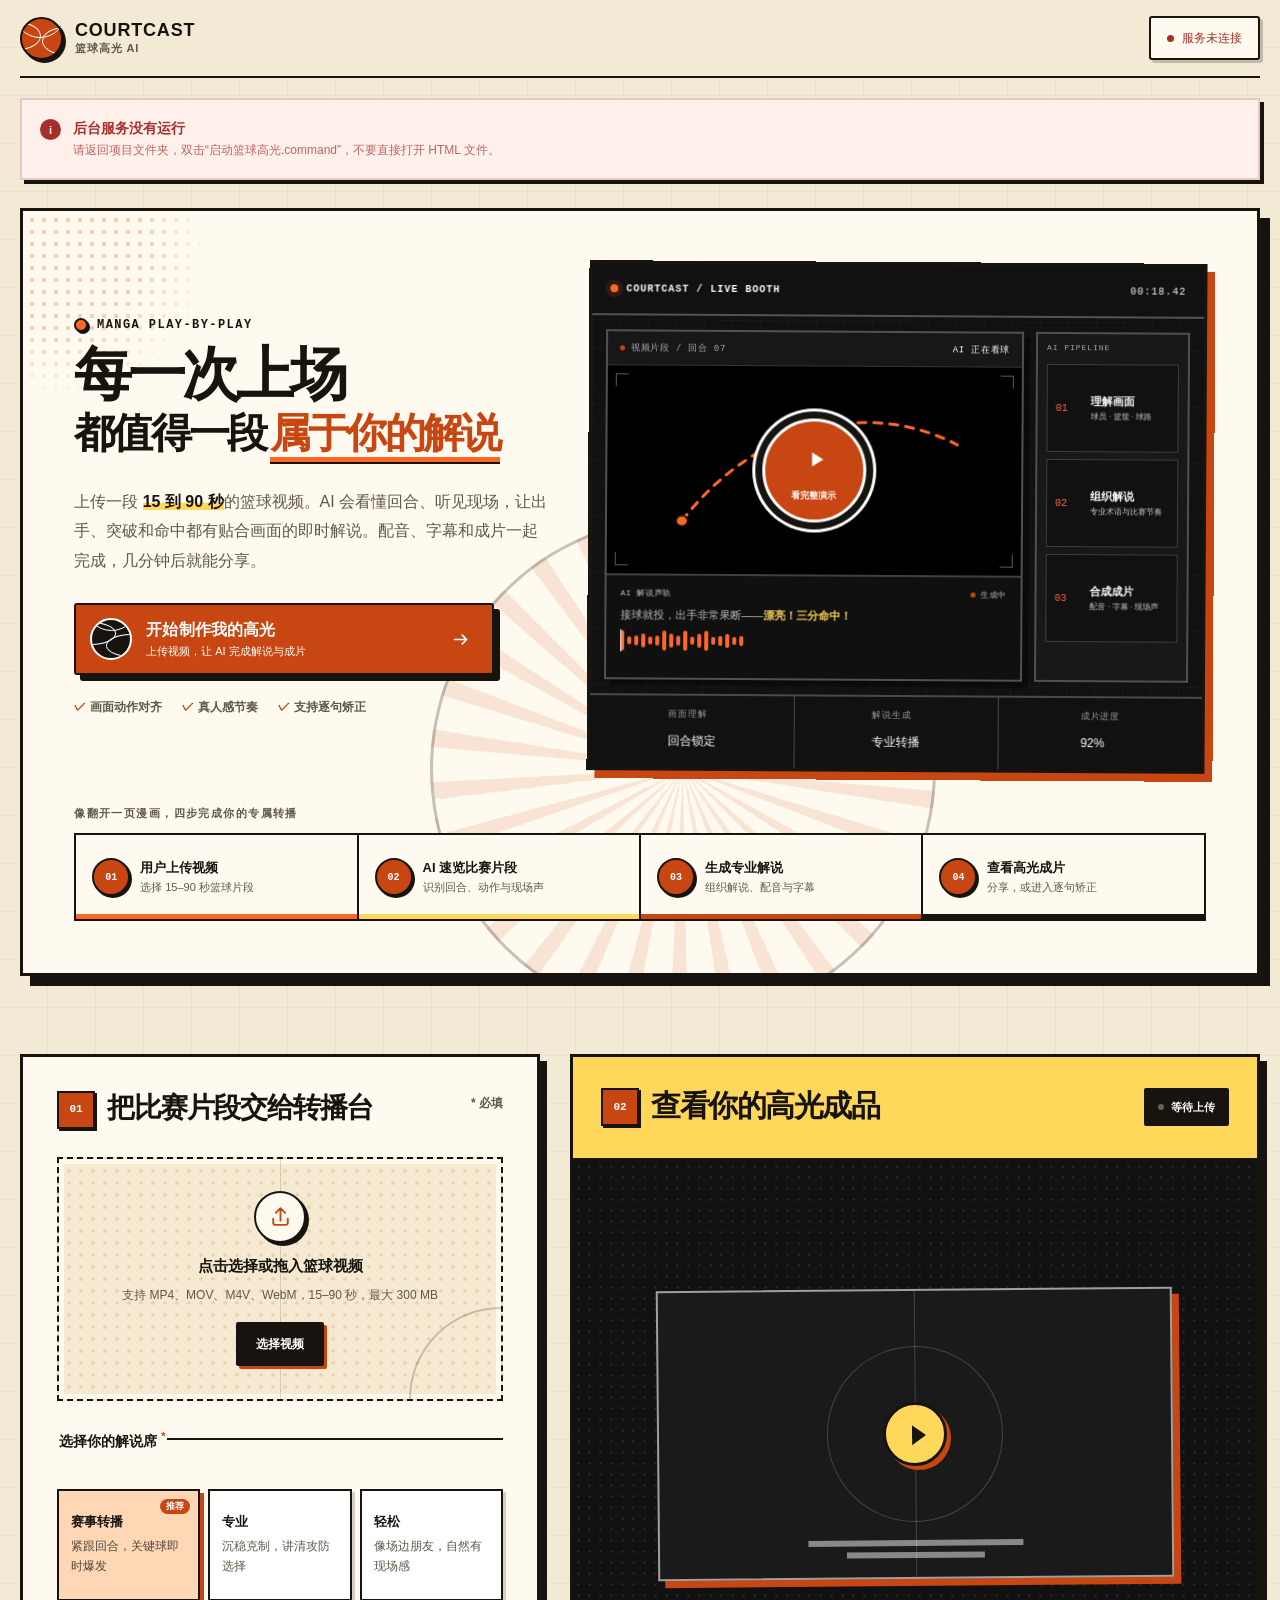
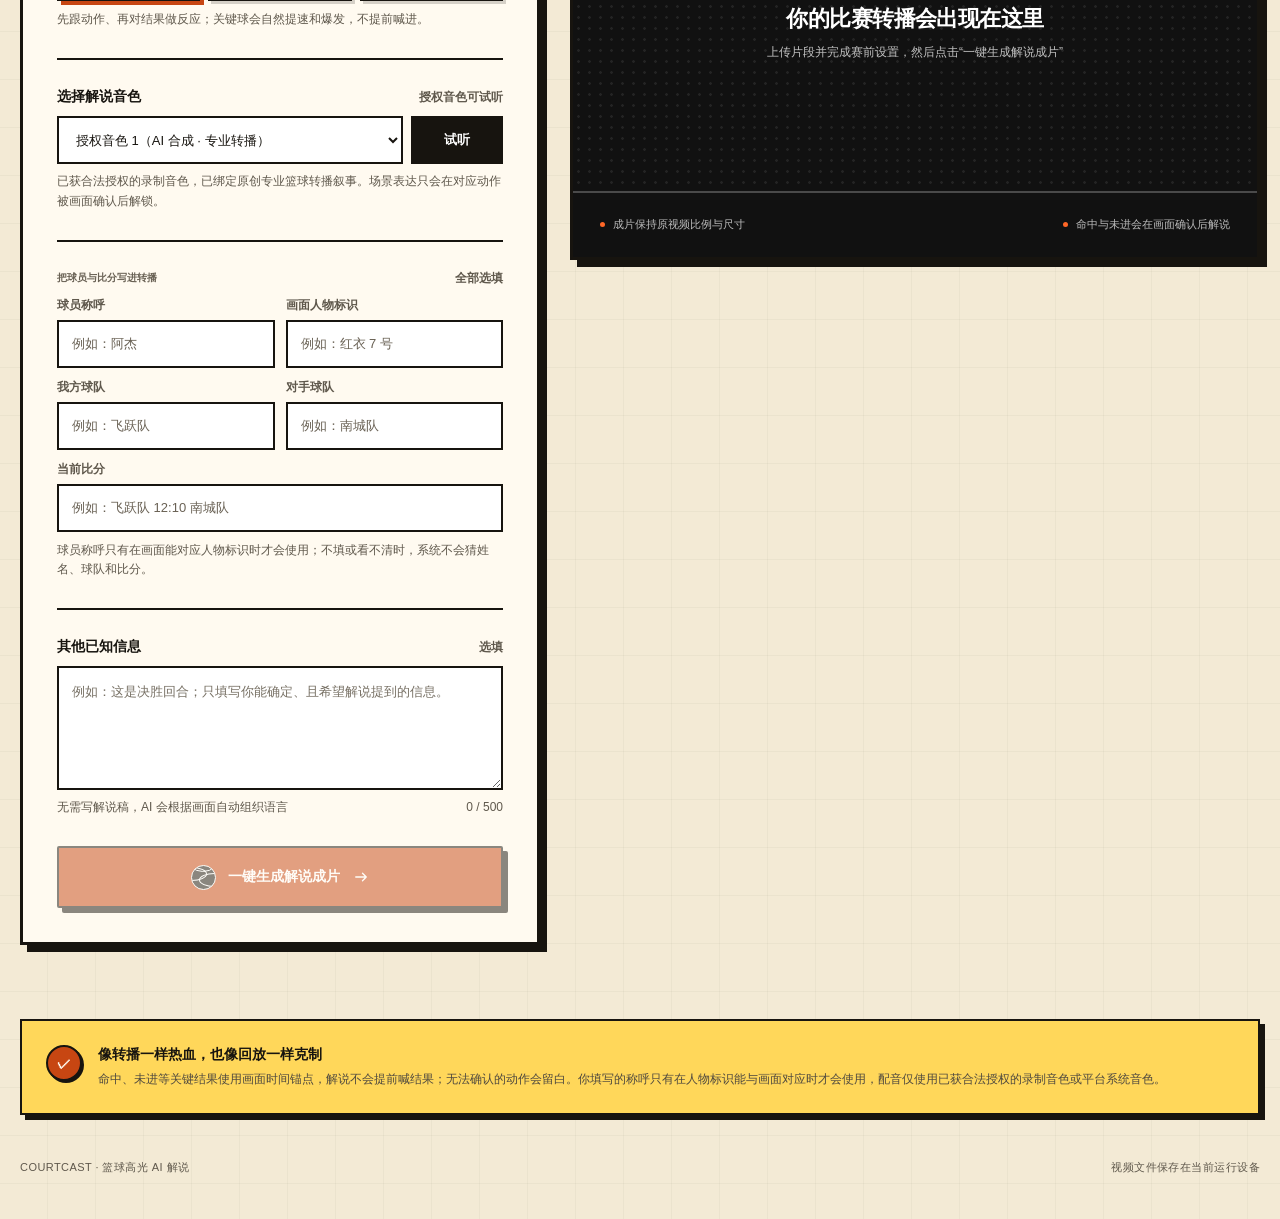
==== commit c2581c2b: "Redesign CourtCast as manga commentary studio Apply the new basketball manga broadcast-booth interfa" ====
--- a/static/index.html
+++ b/static/index.html
@@ -3,13 +3,14 @@
   <head>
     <meta charset="utf-8" />
     <meta name="viewport" content="width=device-width, initial-scale=1" />
-    <meta name="theme-color" content="#ffffff" />
-    <title>篮球高光 AI 解说</title>
+    <meta name="theme-color" content="#f3ead5" />
+    <title>COURTCAST · 篮球漫画 AI 解说台</title>
     <link rel="icon" href="./favicon.svg" type="image/svg+xml" />
-    <link rel="stylesheet" href="./styles.css?v=20260825-7" />
+    <link rel="stylesheet" href="./styles.css?v=20260827-5" />
   </head>
   <body>
-    <main class="page-shell">
+    <a class="skip-link" href="#studio">跳到制作台</a>
+    <main id="main-content" class="page-shell">
       <nav class="topbar" aria-label="产品导航">
         <a class="brand" href="/" aria-label="篮球高光 AI 解说首页">
           <span class="brand-mark" aria-hidden="true"><i></i></span>
@@ -39,66 +40,93 @@
         <p id="ai-settings-message" class="settings-message"></p>
       </form>
 
-      <header class="intro">
+      <header class="intro" aria-labelledby="hero-title">
         <div class="intro-content">
-          <p class="kicker">YOUR GAME / YOUR VOICE</p>
-          <h1 class="hero-headline"><span>每一次上场</span><span>都值得一段<em class="hero-highlight">属于你的解说</em></span></h1>
-          <p class="intro-copy">上传一段 <strong>15 到 90 秒</strong>的篮球视频。AI 会看懂回合、听见现场，让每一次出手、突破和命中都有贴合画面的解说。配音、字幕和成片一起完成，几分钟后就能分享。</p>
-          <p class="workflow-label">四步完成你的专属转播</p>
+          <p class="kicker">MANGA PLAY-BY-PLAY</p>
+          <h1 id="hero-title" class="hero-headline"><span>每一次上场</span><span>都值得一段<em class="hero-highlight">属于你的解说</em></span></h1>
+          <p class="intro-copy">上传一段 <strong>15 到 90 秒</strong>的篮球视频。AI 会看懂回合、听见现场，让出手、突破和命中都有贴合画面的即时解说。配音、字幕和成片一起完成，几分钟后就能分享。</p>
+          <a class="hero-start-cta" href="#studio">
+            <span class="cta-ball" aria-hidden="true"><i></i></span>
+            <span class="hero-start-copy"><b>开始制作我的高光</b><small>上传视频，让 AI 完成解说与成片</small></span>
+            <svg viewBox="0 0 24 24" aria-hidden="true"><path d="M5 12h14m-5-5 5 5-5 5" /></svg>
+          </a>
+          <div class="hero-trust" aria-label="产品能力">
+            <span>画面动作对齐</span><span>真人感节奏</span><span>支持逐句矫正</span>
+          </div>
+        </div>
+
+        <figure class="hero-visual manga-booth" aria-label="COURTCAST 漫画配音工作台演示">
+          <div class="hero-scoreboard">
+            <span class="hero-live-status"><i></i>COURTCAST / LIVE BOOTH</span>
+            <b>00:18.42</b>
+          </div>
+          <div class="broadcast-console manga-broadcast-console">
+            <div class="broadcast-feed">
+              <div class="feed-toolbar">
+                <span><i></i>视频片段 / 回合 07</span>
+                <b>AI 正在看球</b>
+              </div>
+              <div class="feed-frame promo-feed-frame">
+                <video id="product-promo-video" class="promo-video" src="/product-demo.mp4" poster="/product-demo-cover.jpg" aria-label="COURTCAST 产品宣传视频" muted loop playsinline preload="metadata">
+                  <track kind="captions" src="/product-demo-captions.vtt?v=20260827-2" srclang="zh-CN" label="中文" default />
+                  当前浏览器不支持视频播放。
+                </video>
+                <div class="comic-video-scrim" aria-hidden="true"></div>
+                <svg class="comic-shot-path" viewBox="0 0 420 236" preserveAspectRatio="none" aria-hidden="true">
+                  <path d="M76 176 C154 62 268 38 355 88" />
+                  <circle cx="76" cy="176" r="6" />
+                </svg>
+                <span class="vision-scan" aria-hidden="true"></span>
+                <span class="vision-box vision-player" aria-hidden="true"><b>持球人</b></span>
+                <span class="vision-box vision-rim" aria-hidden="true"><b>篮筐</b></span>
+                <span class="comic-sfx" aria-hidden="true">唰！</span>
+                <span class="feed-result"><i></i>动作锁定 <strong>三分命中</strong></span>
+                <button id="promo-play-toggle" class="promo-play-button" type="button" aria-label="从头播放有声产品宣传片">
+                  <svg viewBox="0 0 24 24" aria-hidden="true"><path d="M9 7l8 5-8 5z" /></svg>
+                  <span>看完整演示</span>
+                </button>
+              </div>
+              <div class="commentary-track">
+                <div class="track-header"><span>AI 解说声轨</span><b><i></i>生成中</b></div>
+                <p>接球就投，出手非常果断——<strong>漂亮！三分命中！</strong></p>
+                <div class="voice-wave" aria-hidden="true">
+                  <i></i><i></i><i></i><i></i><i></i><i></i><i></i><i></i><i></i><i></i><i></i><i></i><i></i><i></i><i></i><i></i><i></i><i></i>
+                  <span class="track-playhead"></span>
+                </div>
+              </div>
+            </div>
+            <aside class="analysis-stack" aria-label="AI 处理步骤">
+              <p>AI PIPELINE</p>
+              <div><span>01</span><b>理解画面</b><small>球员 · 篮筐 · 球路</small></div>
+              <div><span>02</span><b>组织解说</b><small>专业术语与比赛节奏</small></div>
+              <div><span>03</span><b>合成成片</b><small>配音 · 字幕 · 现场声</small></div>
+            </aside>
+          </div>
+          <span class="comic-finish-stamp" aria-hidden="true">成片<br />完成</span>
+          <figcaption>
+            <span><b>画面理解</b>回合锁定</span>
+            <span><b>解说生成</b>专业转播</span>
+            <span><b>成片进度</b>92%</span>
+          </figcaption>
+        </figure>
+
+        <div class="workflow-wrap">
+          <p class="workflow-label">像翻开一页漫画，四步完成你的专属转播</p>
           <ol class="workflow" aria-label="生成流程">
             <li><span>01</span><div><b>用户上传视频</b><small>选择 15–90 秒篮球片段</small></div></li>
-            <li><span>02</span><div><b>平台解说速览视频片段</b><small>识别回合、动作与现场声</small></div></li>
-            <li><span>03</span><div><b>AI 开始进行专业解说</b><small>生成解说、配音与字幕</small></div></li>
-            <li><span>04</span><div><b>生成成品</b><small>查看、分享或逐句矫正</small></div></li>
+            <li><span>02</span><div><b>AI 速览比赛片段</b><small>识别回合、动作与现场声</small></div></li>
+            <li><span>03</span><div><b>生成专业解说</b><small>组织解说、配音与字幕</small></div></li>
+            <li><span>04</span><div><b>查看高光成片</b><small>分享，或进入逐句矫正</small></div></li>
           </ol>
-          <a class="hero-start-cta" href="#studio">
-            <span class="cta-ball" aria-hidden="true"><i></i></span>
-            <span class="hero-start-copy"><b>点击此处开始制作</b><small>上传视频，让 AI 完成解说与成片</small></span>
-            <svg viewBox="0 0 24 24" aria-hidden="true"><path d="M5 12h14m-5-5 5 5-5 5" /></svg>
-          </a>
-        </div>
-
-        <figure class="hero-visual promo-visual" aria-label="COURTCAST 产品宣传视频区域">
-          <div class="hero-scoreboard"><span class="hero-live-status"><i></i>COURTCAST / PRODUCT FILM</span><b>VIDEO PREVIEW</b></div>
-          <div class="promo-stage">
-            <!-- 接入宣传片时：加入 source 与字幕 track，移除 video 的 hidden，并给 promo-placeholder 添加 hidden。 -->
-            <video id="product-promo-video" class="promo-video hidden" aria-label="COURTCAST 产品宣传视频" controls playsinline preload="metadata">当前浏览器不支持视频播放。</video>
-            <div class="promo-placeholder">
-              <svg class="promo-court" viewBox="0 0 420 236" preserveAspectRatio="xMidYMid slice" aria-hidden="true">
-                <rect width="420" height="236" fill="#181818" />
-                <g fill="none" stroke="#ffffff" stroke-width="2" opacity=".25">
-                  <path d="M0 22h124v192H0M420 22H296v192h124" />
-                  <path d="M0 70h61v96H0M420 70h-61v96h61" />
-                  <path d="M210 0v236M61 77a59 59 0 0 1 0 82M359 77a59 59 0 0 0 0 82" />
-                </g>
-                <g fill="none" stroke="#ea5b24" opacity=".36">
-                  <circle cx="210" cy="118" r="52" />
-                  <circle cx="210" cy="118" r="68" stroke-dasharray="3 9" />
-                </g>
-              </svg>
-              <span class="promo-play-button" aria-hidden="true">
-                <svg viewBox="0 0 24 24"><path d="M9 7l8 5-8 5z" /></svg>
-              </span>
-              <div class="promo-slot-copy">
-                <strong>产品宣传片预留位</strong>
-                <small>接入宣传视频后即可播放</small>
-              </div>
-            </div>
-          </div>
-          <figcaption class="promo-slot-footer">
-            <span><b>PRODUCT VIDEO</b>宣传片预留位</span>
-            <span><b>16:9</b>支持横版视频</span>
-            <span><b>READY</b>替换视频即可</span>
-          </figcaption>
-        </figure>
+        </div>
       </header>
 
       <section id="studio" class="workspace">
         <form id="job-form" class="card settings-card">
           <div class="card-heading">
-            <div>
-              <p class="step-label">UPLOAD 01</p>
+            <div class="card-title-lockup">
               <h2>把比赛片段交给转播台</h2>
+              <span class="panel-number" aria-hidden="true">01</span>
             </div>
             <span class="required-note">* 必填</span>
           </div>
@@ -154,7 +182,7 @@
 
           <div class="form-section game-info-section">
             <div class="field-heading">
-              <label>把球员与比分写进转播</label>
+              <span class="field-label">把球员与比分写进转播</span>
               <span>全部选填</span>
             </div>
             <div class="game-info-grid">
@@ -198,13 +226,13 @@
           </button>
         </form>
 
-        <section id="result-panel" class="card preview-card" aria-live="polite">
+        <section id="result-panel" class="card preview-card">
           <div class="card-heading preview-heading">
-            <div>
-              <p class="step-label">YOUR HIGHLIGHT 02</p>
+            <div class="card-title-lockup">
               <h2>查看你的高光成品</h2>
-            </div>
-            <span id="preview-status" class="status-pill idle"><i></i>等待上传</span>
+              <span class="panel-number" aria-hidden="true">02</span>
+            </div>
+            <span id="preview-status" class="status-pill idle" role="status" aria-live="polite" aria-atomic="true"><i></i>等待上传</span>
           </div>
 
           <div class="preview-stage">
@@ -223,9 +251,9 @@
 
             <div id="progress-state" class="state progress-state hidden">
               <div class="progress-ring"><span id="progress-percent">0%</span></div>
-              <h3 id="progress-message">正在准备视频</h3>
+              <h3 id="progress-message" role="status" aria-live="polite" aria-atomic="true">正在准备视频</h3>
               <p id="progress-meta">预计 2–5 分钟 · 已用时 00:00</p>
-              <div class="progress-track"><span id="progress-bar"></span></div>
+              <div class="progress-track" role="progressbar" aria-label="成片生成进度" aria-valuemin="0" aria-valuemax="100" aria-valuenow="0" aria-valuetext="正在准备视频，0%"><span id="progress-bar"></span></div>
               <ol id="generation-stages" class="generation-stages" aria-label="生成阶段">
                 <li data-stage="upload"><i></i><span>读取视频</span></li>
                 <li data-stage="analysis"><i></i><span>理解回合</span></li>
@@ -314,6 +342,6 @@
         <span>视频文件保存在当前运行设备</span>
       </footer>
     </main>
-    <script src="./app.js?v=20260825-4"></script>
+    <script src="./app.js?v=20260827-3"></script>
   </body>
 </html>
--- a/static/styles.css
+++ b/static/styles.css
@@ -1,3 +1,7 @@
+/* finesse · register=product · sub=ai-workbench · A=warm-paper+ink+basketball-orange
+ * B=system-black-display+humanist-sans+mono-telemetry · C=top-nav+asymmetric-hero+two-column-workbench
+ * D=CSS-only-comic-play-by-play-loop · E=manga-panels+sport-broadcast
+ * SOUL=8 SPECTACLE=3 DENSITY=7 */
 :root {
   color-scheme: light;
   --paper: #ffffff;
@@ -1003,9 +1007,11 @@
   position: absolute;
   left: 23px;
   top: 18px;
-  border-left: 14px solid var(--ink);
-  border-top: 10px solid transparent;
-  border-bottom: 10px solid transparent;
+  width: 14px;
+  height: 20px;
+  border: 0;
+  background: var(--ink);
+  clip-path: polygon(0 0, 100% 50%, 0 100%);
 }
 .caption-line { position: absolute; z-index: 2; left: 50%; height: 6px; background: rgba(255, 255, 255, .48); transform: translateX(-50%); }
 .line-one { width: 42%; bottom: 31px; }
@@ -1347,3 +1353,2002 @@
   .hero-live-status i { animation: none !important; box-shadow: none; }
   .track-header b i { animation: none !important; box-shadow: none; }
 }
+
+/* COURTCAST manga booth redesign · confirmed 2026-08-27 */
+:root {
+  --paper: #fffaf0;
+  --canvas: #f3ead5;
+  --ink: #17140f;
+  --steel: #5f584c;
+  --faint: #696154;
+  --concrete: #c8bda5;
+  --mist: #eee2c7;
+  --ball: #c74612;
+  --ball-bright: #ff6727;
+  --sun: #ffd75a;
+  --success: #21633e;
+  --success-soft: #e5f2e8;
+  --danger: #a62f2b;
+  --danger-soft: #fff0ec;
+  --shadow-ink: #17140f;
+  --nav-h: 78px;
+  --z-nav: 50;
+}
+
+html,
+body {
+  overflow-x: clip;
+}
+
+body {
+  color: var(--ink);
+  background:
+    linear-gradient(90deg, transparent calc(100% - 1px), rgba(23, 20, 15, .035) 1px) 0 0 / 48px 48px,
+    linear-gradient(transparent calc(100% - 1px), rgba(23, 20, 15, .035) 1px) 0 0 / 48px 48px,
+    var(--canvas);
+}
+
+button,
+a,
+input,
+select,
+textarea {
+  touch-action: manipulation;
+}
+
+button:focus-visible,
+a:focus-visible,
+input:focus-visible,
+select:focus-visible,
+textarea:focus-visible {
+  outline: 3px solid var(--ball-bright);
+  outline-offset: 3px;
+}
+
+.skip-link {
+  position: fixed;
+  z-index: 100;
+  left: 16px;
+  top: 12px;
+  padding: 12px 16px;
+  color: #fff;
+  border: 2px solid var(--ink);
+  background: var(--ball);
+  box-shadow: 4px 4px 0 var(--ink);
+  font-size: 14px;
+  font-weight: 800;
+  text-decoration: none;
+  transform: translateY(-180%);
+  transition: transform .16s ease;
+}
+
+.skip-link:focus {
+  transform: translateY(0);
+}
+
+.page-shell {
+  width: min(1500px, calc(100% - 40px));
+}
+
+.topbar {
+  position: sticky;
+  z-index: var(--z-nav);
+  top: 0;
+  min-height: var(--nav-h);
+  border-bottom: 2px solid var(--ink);
+  background: rgba(243, 234, 213, .96);
+  backdrop-filter: blur(12px);
+}
+
+.brand {
+  gap: 12px;
+  min-height: 44px;
+}
+
+.brand-mark {
+  width: 43px;
+  height: 43px;
+  border: 2px solid var(--ink);
+  background: var(--ball);
+  box-shadow: 3px 3px 0 var(--ink);
+}
+
+.brand-mark::before,
+.brand-mark::after,
+.brand-mark i {
+  border-width: 1.8px;
+  border-color: rgba(255, 255, 255, .95);
+}
+
+.brand-word strong {
+  font-size: 18px;
+  font-weight: 900;
+  letter-spacing: .045em;
+}
+
+.brand-word small {
+  color: var(--steel);
+  font-size: 11px;
+  font-weight: 700;
+}
+
+.local-badge {
+  min-height: 44px;
+  padding: 0 16px;
+  color: var(--ink);
+  border: 2px solid var(--ink);
+  border-radius: 3px;
+  background: var(--paper);
+  box-shadow: 3px 3px 0 rgba(23, 20, 15, .22);
+  font-size: 12px;
+}
+
+.runtime-alert,
+.ai-settings-panel {
+  border: 2px solid var(--ink);
+  background: var(--paper);
+  box-shadow: 4px 4px 0 var(--ink);
+}
+
+.runtime-alert {
+  margin-top: 20px;
+  padding: 18px;
+}
+
+.runtime-alert strong,
+.ai-settings-panel strong {
+  font-size: 14px;
+}
+
+.runtime-alert p,
+.ai-settings-panel p,
+.ai-settings-panel label {
+  font-size: 12px;
+}
+
+.runtime-action,
+.key-input-row button {
+  min-height: 44px;
+  color: #fff;
+  border: 2px solid var(--ink);
+  border-radius: 2px;
+  background: var(--ink);
+  font-size: 12px;
+  font-weight: 800;
+}
+
+.key-input-row input {
+  height: 46px;
+  border: 2px solid var(--ink);
+  background: #fff;
+  font-size: 13px;
+}
+
+.intro {
+  position: relative;
+  min-height: 0;
+  grid-template-columns: minmax(0, 42%) minmax(0, 58%);
+  grid-template-rows: minmax(510px, auto) auto;
+  align-items: center;
+  column-gap: clamp(28px, 3vw, 52px);
+  row-gap: 34px;
+  margin-top: 28px;
+  padding: clamp(34px, 4vw, 58px);
+  overflow: clip;
+  color: var(--ink);
+  border: 3px solid var(--ink);
+  background: var(--paper);
+  box-shadow: 10px 10px 0 var(--ink);
+}
+
+.intro::before {
+  content: "";
+  position: absolute;
+  z-index: 0;
+  width: 290px;
+  height: 290px;
+  left: -105px;
+  top: -105px;
+  pointer-events: none;
+  border-radius: 50%;
+  background: radial-gradient(circle, rgba(199, 70, 18, .24) 0 2px, transparent 2.5px) 0 0 / 12px 12px;
+  mask-image: radial-gradient(circle, #000 0 42%, transparent 72%);
+}
+
+.intro::after {
+  content: "";
+  position: absolute;
+  z-index: 0;
+  width: 500px;
+  height: 500px;
+  right: -240px;
+  bottom: -310px;
+  pointer-events: none;
+  border: 3px solid rgba(23, 20, 15, .24);
+  border-radius: 50%;
+  background: repeating-conic-gradient(from 8deg, rgba(199, 70, 18, .12) 0 4deg, transparent 4deg 12deg);
+}
+
+.intro-content {
+  position: relative;
+  z-index: 2;
+  grid-column: 1;
+  grid-row: 1;
+  align-self: center;
+  max-width: 610px;
+  padding: 20px 0;
+  color: var(--ink);
+  background: transparent;
+}
+
+.kicker,
+.step-label,
+.result-eyebrow {
+  color: var(--ball);
+  font: 800 12px/1.2 ui-monospace, SFMono-Regular, Menlo, monospace;
+  letter-spacing: .12em;
+}
+
+.intro .kicker {
+  color: var(--ink);
+}
+
+.intro .kicker::before {
+  width: 10px;
+  height: 10px;
+  border: 2px solid var(--ink);
+  background: var(--ball-bright);
+  box-shadow: 2px 2px 0 var(--ink);
+}
+
+.intro h1 {
+  max-width: 670px;
+  color: var(--ink);
+  font-family: "Arial Black", "PingFang SC", "Microsoft YaHei", sans-serif;
+  font-size: clamp(52px, 4.5vw, 76px);
+  font-weight: 950;
+  line-height: .98;
+  letter-spacing: -.07em;
+  overflow-wrap: anywhere;
+}
+
+.hero-headline {
+  gap: 8px;
+}
+
+.hero-headline > span:last-child {
+  font-size: .72em;
+  line-height: 1.12;
+  letter-spacing: -.065em;
+}
+
+.hero-highlight {
+  margin-left: .1em;
+  color: var(--ball);
+}
+
+.hero-highlight::after {
+  bottom: -.12em;
+  height: .12em;
+  background: var(--ball-bright);
+  box-shadow: 0 2px 0 var(--ink);
+}
+
+.intro-copy {
+  max-width: 560px;
+  margin-top: 30px;
+  color: var(--steel);
+  font-size: 16px;
+  line-height: 1.85;
+}
+
+.intro-copy strong {
+  color: var(--ink);
+  font-weight: 900;
+  box-shadow: inset 0 -.45em 0 var(--sun);
+}
+
+.hero-start-cta {
+  width: min(420px, 100%);
+  min-height: 72px;
+  grid-template-columns: 42px minmax(0, 1fr) 24px;
+  gap: 14px;
+  margin-top: 28px;
+  padding: 12px 18px 12px 14px;
+  color: #fff;
+  border: 2px solid var(--ink);
+  border-radius: 3px;
+  background: var(--ball);
+  box-shadow: 6px 6px 0 var(--ink);
+}
+
+.hero-start-cta:hover {
+  color: #fff;
+  background: #ad370d;
+  box-shadow: 3px 3px 0 var(--ink);
+  transform: translate(3px, 3px);
+}
+
+.hero-start-cta:active {
+  box-shadow: 1px 1px 0 var(--ink);
+  transform: translate(5px, 5px);
+}
+
+.hero-start-copy b {
+  font-size: 16px;
+  font-weight: 900;
+}
+
+.hero-start-copy small {
+  color: rgba(255, 255, 255, .88);
+  font-size: 11px;
+}
+
+.cta-ball {
+  width: 42px;
+  height: 42px;
+  border: 2px solid #fff;
+  background: var(--ink);
+}
+
+.hero-trust {
+  display: flex;
+  flex-wrap: wrap;
+  gap: 10px 20px;
+  margin-top: 24px;
+  color: var(--steel);
+  font-size: 12px;
+  font-weight: 750;
+}
+
+.hero-trust span {
+  position: relative;
+  padding-left: 16px;
+}
+
+.hero-trust span::before {
+  content: "✓";
+  position: absolute;
+  left: 0;
+  color: var(--ball);
+  font-weight: 950;
+}
+
+.hero-visual {
+  z-index: 2;
+  grid-column: 2;
+  grid-row: 1;
+  align-self: center;
+  width: 100%;
+  min-height: 510px;
+  margin: 0;
+  overflow: hidden;
+  color: #fff;
+  border: 3px solid var(--ink);
+  background: #111;
+  box-shadow: 8px 8px 0 var(--ball);
+  backdrop-filter: none;
+  transform: rotate(.35deg);
+  transform-origin: center;
+}
+
+.hero-visual::before {
+  z-index: 0;
+  background:
+    linear-gradient(rgba(255, 255, 255, .035) 1px, transparent 1px),
+    linear-gradient(90deg, rgba(255, 255, 255, .035) 1px, transparent 1px);
+  background-size: 28px 28px;
+  opacity: .72;
+}
+
+.hero-scoreboard {
+  min-height: 52px;
+  padding: 0 18px;
+  border-bottom: 2px solid rgba(255, 255, 255, .28);
+  background: #111;
+  font-size: 10px;
+  font-weight: 750;
+}
+
+.hero-live-status i {
+  width: 8px;
+  height: 8px;
+  background: var(--ball-bright);
+}
+
+.manga-broadcast-console {
+  inset: 52px 0 74px;
+  grid-template-columns: minmax(0, 1fr) 154px;
+  gap: 12px;
+  padding: 14px;
+}
+
+.broadcast-feed {
+  grid-template-rows: 34px minmax(0, 1fr) 104px;
+  border: 2px solid rgba(255, 255, 255, .25);
+  background: #171717;
+  box-shadow: 6px 6px 0 rgba(0, 0, 0, .42);
+}
+
+.feed-toolbar {
+  padding: 0 12px;
+  font-size: 9px;
+}
+
+.promo-feed-frame {
+  isolation: isolate;
+  background: #050505;
+}
+
+.promo-feed-frame::after {
+  z-index: 8;
+}
+
+.promo-video {
+  z-index: 0;
+  object-fit: contain;
+  background: #050505;
+  filter: saturate(.9) contrast(1.04);
+}
+
+.comic-video-scrim {
+  position: absolute;
+  z-index: 1;
+  inset: 0;
+  pointer-events: none;
+  background:
+    linear-gradient(90deg, rgba(0, 0, 0, .58), transparent 25%, transparent 75%, rgba(0, 0, 0, .58)),
+    linear-gradient(0deg, rgba(0, 0, 0, .42), transparent 42%);
+}
+
+.comic-video-scrim,
+.comic-shot-path,
+.vision-scan,
+.vision-box,
+.comic-sfx,
+.feed-result,
+.commentary-track,
+.analysis-stack,
+.comic-finish-stamp {
+  pointer-events: none;
+}
+
+.comic-shot-path {
+  position: absolute;
+  z-index: 3;
+  inset: 0;
+  width: 100%;
+  height: 100%;
+  overflow: visible;
+  pointer-events: none;
+}
+
+.comic-shot-path path {
+  fill: none;
+  stroke: var(--ball-bright);
+  stroke-width: 3;
+  stroke-linecap: round;
+  stroke-dasharray: 8 8;
+  vector-effect: non-scaling-stroke;
+  animation: comicArc 8s linear infinite;
+}
+
+.comic-shot-path circle {
+  fill: var(--ball-bright);
+  stroke: var(--ink);
+  stroke-width: 2;
+  animation: comicBall 8s cubic-bezier(.4, 0, .2, 1) infinite;
+}
+
+.vision-scan {
+  z-index: 2;
+}
+
+.vision-box {
+  z-index: 4;
+  border: 2px solid var(--ball-bright);
+  box-shadow: 3px 3px 0 rgba(0, 0, 0, .5);
+}
+
+.vision-box b {
+  top: -22px;
+  padding: 4px 7px;
+  color: #fff;
+  border: 1px solid var(--ink);
+  background: var(--ball);
+  font-size: 8px;
+  font-weight: 800;
+}
+
+.vision-player {
+  left: 24%;
+  top: 42%;
+  width: 24%;
+  height: 43%;
+}
+
+.vision-rim {
+  right: 17%;
+  top: 22%;
+  width: 21%;
+  height: 27%;
+}
+
+.comic-sfx {
+  position: absolute;
+  z-index: 7;
+  right: 6%;
+  top: 16%;
+  padding: 6px 9px;
+  color: var(--ink);
+  border: 2px solid var(--ink);
+  background: var(--sun);
+  box-shadow: 4px 4px 0 var(--ink);
+  font-family: "Arial Black", "PingFang SC", sans-serif;
+  font-size: clamp(20px, 2.5vw, 34px);
+  font-weight: 950;
+  line-height: 1;
+  opacity: 0;
+  transform: rotate(7deg) scale(.55);
+  animation: sfxPop 8s ease-in-out infinite;
+}
+
+.feed-result {
+  z-index: 6;
+  left: 14px;
+  bottom: 12px;
+  padding: 8px 10px;
+  border: 2px solid rgba(255, 255, 255, .36);
+  background: rgba(17, 17, 17, .92);
+  font-size: 10px;
+}
+
+.feed-result strong {
+  font-size: 11px;
+}
+
+.promo-play-button {
+  position: absolute;
+  z-index: 10;
+  left: 50%;
+  top: 50%;
+  width: 104px;
+  height: 104px;
+  display: grid;
+  place-items: center;
+  gap: 2px;
+  padding: 16px 8px 12px;
+  color: #fff;
+  border: 3px solid #fff;
+  border-radius: 50%;
+  background: var(--ball);
+  box-shadow: 0 0 0 7px var(--ink), 0 0 0 10px #fff, 7px 9px 0 rgba(0, 0, 0, .5);
+  cursor: pointer;
+  transform: translate(-50%, -50%);
+  transition: transform .18s ease, background .18s ease;
+}
+
+.promo-play-button:hover {
+  background: #a9370f;
+  transform: translate(-50%, -50%) scale(1.04) rotate(-2deg);
+}
+
+.promo-play-button svg {
+  width: 34px;
+  height: 34px;
+  fill: currentColor;
+  transform: translateX(2px);
+}
+
+.promo-play-button span {
+  color: #fff;
+  font-size: 9px;
+  font-weight: 900;
+  white-space: nowrap;
+}
+
+.promo-feed-frame.is-playing .promo-play-button {
+  visibility: hidden;
+  opacity: 0;
+  pointer-events: none;
+  transform: translate(-50%, -50%) scale(.7);
+}
+
+.manga-booth.promo-is-playing .manga-broadcast-console {
+  grid-template-columns: minmax(0, 1fr);
+}
+
+.manga-booth.promo-is-playing .broadcast-feed {
+  grid-template-rows: 34px minmax(0, 1fr);
+}
+
+.manga-booth.promo-is-playing .analysis-stack,
+.manga-booth.promo-is-playing .commentary-track,
+.manga-booth.promo-is-playing .comic-finish-stamp {
+  display: none;
+}
+
+.manga-booth.promo-is-playing .comic-video-scrim,
+.manga-booth.promo-is-playing .comic-shot-path,
+.manga-booth.promo-is-playing .vision-scan,
+.manga-booth.promo-is-playing .vision-box,
+.manga-booth.promo-is-playing .comic-sfx,
+.manga-booth.promo-is-playing .feed-result {
+  visibility: hidden;
+  animation-play-state: paused;
+}
+
+.commentary-track {
+  padding: 12px 14px 10px;
+  border-top: 2px solid rgba(255, 255, 255, .2);
+  background: #101010;
+}
+
+.track-header {
+  font-size: 8px;
+}
+
+.commentary-track p {
+  margin: 9px 0 7px;
+  font-size: 11px;
+}
+
+.commentary-track p strong {
+  color: var(--sun);
+}
+
+.voice-wave {
+  height: 22px;
+}
+
+.voice-wave > i {
+  width: 4px;
+  background: var(--ball-bright);
+}
+
+.analysis-stack {
+  display: flex;
+  padding: 9px;
+  border: 2px solid rgba(255, 255, 255, .24);
+  background: rgba(24, 24, 24, .96);
+}
+
+.analysis-stack > p {
+  margin-bottom: 5px;
+  color: rgba(255, 255, 255, .6);
+  font-size: 8px;
+}
+
+.analysis-stack > div {
+  min-height: 88px;
+  grid-template-columns: 28px minmax(0, 1fr);
+  align-content: center;
+  padding: 11px 8px;
+  border: 1px solid rgba(255, 255, 255, .18);
+}
+
+.analysis-stack span {
+  font-size: 10px;
+}
+
+.analysis-stack b {
+  font-size: 11px;
+}
+
+.analysis-stack small {
+  font-size: 8px;
+  line-height: 1.4;
+  white-space: normal;
+}
+
+.hero-visual figcaption {
+  min-height: 74px;
+  border-top: 2px solid rgba(255, 255, 255, .24);
+  background: #111;
+}
+
+.hero-visual figcaption span {
+  justify-content: center;
+  padding: 12px 16px;
+  font-size: 12px;
+}
+
+.hero-visual figcaption b {
+  font-size: 9px;
+}
+
+.comic-finish-stamp {
+  position: absolute;
+  z-index: 12;
+  right: 174px;
+  bottom: 92px;
+  width: 66px;
+  height: 66px;
+  display: grid;
+  place-items: center;
+  color: var(--ball-bright);
+  text-align: center;
+  border: 4px double var(--ball-bright);
+  border-radius: 50%;
+  background: rgba(17, 17, 17, .86);
+  font-size: 12px;
+  font-weight: 950;
+  line-height: 1.05;
+  opacity: 0;
+  transform: rotate(-12deg) scale(1.5);
+  animation: finishStamp 8s cubic-bezier(.2, .8, .2, 1) infinite;
+}
+
+.workflow-wrap {
+  position: relative;
+  z-index: 2;
+  grid-column: 1 / -1;
+  grid-row: 2;
+  min-width: 0;
+}
+
+.workflow-label {
+  margin: 0 0 12px;
+  color: var(--steel);
+  font-size: 11px;
+  font-weight: 800;
+}
+
+.workflow {
+  width: 100%;
+  max-width: none;
+  grid-template-columns: repeat(4, minmax(0, 1fr));
+  border: 2px solid var(--ink);
+  background: var(--ink);
+  gap: 2px;
+}
+
+.workflow li {
+  min-height: 84px;
+  padding: 14px 16px;
+  color: var(--ink);
+  background: var(--paper);
+}
+
+.workflow li + li,
+.workflow li:nth-child(3),
+.workflow li:nth-child(n + 3) {
+  border: 0;
+}
+
+.workflow li::after {
+  height: 5px;
+  opacity: 1;
+  background: var(--ball-bright);
+}
+
+.workflow li:nth-child(2)::after {
+  background: var(--sun);
+}
+
+.workflow li:nth-child(3)::after {
+  background: var(--ball);
+}
+
+.workflow li:nth-child(4)::after {
+  background: var(--ink);
+}
+
+.workflow span {
+  width: 38px;
+  height: 38px;
+  color: #fff;
+  border: 2px solid var(--ink);
+  background: var(--ball);
+  box-shadow: 2px 2px 0 var(--ink);
+  font-size: 10px;
+  font-weight: 900;
+}
+
+.workflow b {
+  font-size: 13px;
+  font-weight: 900;
+}
+
+.workflow small {
+  color: var(--steel);
+  font-size: 11px;
+}
+
+.workspace {
+  grid-template-columns: minmax(0, 520px) minmax(0, 1fr);
+  gap: 30px;
+  margin-top: 78px;
+  padding-top: 0;
+  border-top: 0;
+  scroll-margin-top: calc(var(--nav-h) + 16px);
+}
+
+.card {
+  overflow: hidden;
+  border: 3px solid var(--ink);
+  border-radius: 0;
+  background: var(--paper);
+  box-shadow: 7px 7px 0 var(--ink);
+}
+
+.settings-card {
+  padding: 34px;
+}
+
+.card-heading {
+  margin-bottom: 28px;
+}
+
+.card-title-lockup {
+  min-width: 0;
+  display: flex;
+  align-items: flex-start;
+  gap: 12px;
+}
+
+.panel-number {
+  order: -1;
+  width: 38px;
+  height: 38px;
+  flex: 0 0 auto;
+  display: grid;
+  place-items: center;
+  color: #fff;
+  border: 2px solid var(--ink);
+  background: var(--ball);
+  box-shadow: 2px 2px 0 var(--ink);
+  font: 900 11px/1 ui-monospace, SFMono-Regular, Menlo, monospace;
+}
+
+.card-heading h2 {
+  color: var(--ink);
+  font-family: "Arial Black", "PingFang SC", sans-serif;
+  font-size: 28px;
+  font-weight: 950;
+  line-height: 1.18;
+  letter-spacing: -.05em;
+  overflow-wrap: anywhere;
+}
+
+.required-note,
+.field-heading > span:last-child {
+  color: var(--steel);
+  font-size: 12px;
+  font-weight: 700;
+}
+
+.drop-zone {
+  min-height: 244px;
+  gap: 10px;
+  padding: 28px;
+  border: 2px dashed var(--ink);
+  background:
+    radial-gradient(circle, rgba(199, 70, 18, .16) 0 1.5px, transparent 2px) right -18px bottom -18px / 12px 12px,
+    #f5ead1;
+  box-shadow: inset 0 0 0 5px var(--paper);
+}
+
+.drop-zone::before {
+  border: 2px solid rgba(23, 20, 15, .22);
+}
+
+.drop-zone::after {
+  background: rgba(23, 20, 15, .14);
+}
+
+.drop-zone:hover,
+.drop-zone.dragging {
+  border-color: var(--ball);
+  background-color: #ffe0bc;
+}
+
+.drop-zone:has(input:focus-visible),
+.style-options label:has(input:focus-visible) > span {
+  outline: 3px solid var(--ball-bright);
+  outline-offset: 3px;
+}
+
+.upload-symbol {
+  width: 52px;
+  height: 52px;
+  color: var(--ball);
+  border: 2px solid var(--ink);
+  background: var(--paper);
+  box-shadow: 3px 3px 0 var(--ink);
+}
+
+.upload-symbol svg {
+  width: 25px;
+}
+
+.drop-zone strong {
+  font-size: 15px;
+  font-weight: 900;
+}
+
+.drop-zone small {
+  color: var(--steel);
+  font-size: 12px;
+  line-height: 1.6;
+}
+
+.choose-file {
+  min-height: 44px;
+  display: inline-flex;
+  align-items: center;
+  margin-top: 7px;
+  padding: 0 18px;
+  color: #fff;
+  border: 2px solid var(--ink);
+  border-radius: 2px;
+  background: var(--ink);
+  box-shadow: 3px 3px 0 var(--ball);
+  font-size: 12px;
+  font-weight: 850;
+}
+
+.file-validation {
+  font-size: 12px;
+}
+
+.form-section {
+  margin-top: 28px;
+  padding-top: 28px;
+  border-top: 2px solid var(--ink);
+}
+
+.form-section legend,
+.field-heading label,
+.field-label {
+  color: var(--ink);
+  font-size: 14px;
+  font-weight: 900;
+}
+
+.form-section legend sup {
+  color: var(--ball);
+}
+
+.style-options {
+  gap: 8px;
+}
+
+.style-options label > span {
+  min-height: 112px;
+  padding: 15px 12px;
+  color: var(--ink);
+  border: 2px solid var(--ink);
+  background: #fff;
+  box-shadow: 3px 3px 0 rgba(23, 20, 15, .18);
+}
+
+.style-options input:checked + span {
+  color: var(--ink);
+  border-color: var(--ink);
+  background: #ffd7b4;
+  box-shadow: 4px 4px 0 var(--ball);
+}
+
+.style-options input:checked + span small {
+  color: #51483c;
+}
+
+.style-options input:checked + span i {
+  color: #fff;
+  background: var(--ball);
+}
+
+.style-options b {
+  font-size: 13px;
+  font-weight: 900;
+}
+
+.style-options small,
+.style-description,
+.voice-profile-help,
+.identity-help,
+.field-help {
+  color: var(--steel);
+  font-size: 12px;
+  line-height: 1.65;
+}
+
+.style-options i {
+  color: #fff;
+  background: var(--ball);
+  font-size: 9px;
+  font-weight: 900;
+}
+
+.voice-profile-row select,
+.voice-profile-row button,
+.text-field input,
+.context-section textarea {
+  min-height: 48px;
+  color: var(--ink);
+  border: 2px solid var(--ink);
+  border-radius: 0;
+  background: #fff;
+  font-size: 13px;
+}
+
+.voice-profile-row select {
+  height: 48px;
+  padding: 0 42px 0 13px;
+}
+
+.voice-profile-row button {
+  min-width: 92px;
+  color: #fff;
+  background: var(--ink);
+  font-weight: 850;
+}
+
+.text-field span {
+  color: var(--steel);
+  font-size: 12px;
+  font-weight: 750;
+}
+
+.text-field input {
+  height: 48px;
+  padding: 0 13px;
+}
+
+.context-section textarea {
+  min-height: 124px;
+  padding: 13px;
+}
+
+input::placeholder,
+textarea::placeholder {
+  color: #777064;
+  opacity: 1;
+}
+
+.primary-button {
+  min-height: 62px;
+  color: #fff;
+  border: 2px solid var(--ink);
+  border-radius: 2px;
+  background: var(--ball);
+  box-shadow: 5px 5px 0 var(--ink);
+  font-size: 14px;
+  font-weight: 900;
+}
+
+.primary-button:hover:not(:disabled) {
+  background: #ad370d;
+  box-shadow: 2px 2px 0 var(--ink);
+  transform: translate(3px, 3px);
+}
+
+.button-ball {
+  color: #fff;
+  border: 1px solid #fff;
+  background: var(--ink);
+}
+
+.preview-card {
+  position: static;
+  min-height: 790px;
+  background: #111;
+}
+
+.preview-heading {
+  min-height: 104px;
+  margin-bottom: 0;
+  padding: 25px 28px;
+  color: var(--ink);
+  border-bottom: 3px solid var(--ink);
+  background: var(--sun);
+}
+
+.preview-heading h2 {
+  font-size: 30px;
+}
+
+.status-pill {
+  min-height: 38px;
+  padding: 0 12px;
+  color: #fff;
+  border: 2px solid var(--ink);
+  border-radius: 2px;
+  background: var(--ink);
+  font-size: 11px;
+  font-weight: 850;
+}
+
+.preview-stage {
+  min-height: 630px;
+  background:
+    radial-gradient(circle, rgba(255, 255, 255, .08) 0 1px, transparent 1.6px) 0 0 / 11px 11px,
+    #111;
+}
+
+.state {
+  color: #fff;
+}
+
+.preview-placeholder {
+  width: min(560px, 86%);
+  border: 2px solid rgba(255, 255, 255, .58);
+  background: #1a1a1a;
+  box-shadow: 7px 7px 0 var(--ball);
+  transform: rotate(-.5deg);
+}
+
+.play-icon {
+  width: 64px;
+  height: 64px;
+  border: 3px solid var(--ink);
+  background: var(--sun);
+  box-shadow: 4px 4px 0 var(--ball);
+}
+
+.play-icon::after {
+  left: 26px;
+  top: 20px;
+}
+
+.state h3 {
+  color: #fff;
+  font-family: "Arial Black", "PingFang SC", sans-serif;
+  font-size: 22px;
+  font-weight: 900;
+}
+
+.state > p {
+  color: rgba(255, 255, 255, .74);
+  font-size: 12px;
+}
+
+.source-preview-wrap {
+  border: 2px solid rgba(255, 255, 255, .65);
+  box-shadow: 6px 6px 0 var(--ball);
+}
+
+.progress-ring {
+  width: 112px;
+  height: 112px;
+  border: 7px solid rgba(255, 255, 255, .2);
+  border-top-color: var(--ball-bright);
+  box-shadow: 0 0 0 3px var(--ink), 0 0 0 5px rgba(255, 255, 255, .5);
+}
+
+.progress-ring span {
+  color: #fff;
+  font-size: 16px;
+}
+
+.progress-track {
+  height: 8px;
+  border: 2px solid rgba(255, 255, 255, .48);
+  background: #222;
+}
+
+.progress-track span {
+  background: var(--ball-bright);
+}
+
+.generation-stages {
+  width: min(520px, 90%);
+}
+
+.generation-stages li {
+  color: rgba(255, 255, 255, .62);
+  font-size: 11px;
+}
+
+.generation-stages li.active {
+  color: #fff;
+}
+
+.generation-stages li:not(:last-child)::after {
+  background: rgba(255, 255, 255, .28);
+}
+
+.generation-stages i {
+  width: 15px;
+  height: 15px;
+  border-color: rgba(255, 255, 255, .55);
+  background: #111;
+}
+
+.generation-stages li.active i {
+  border-color: var(--ball-bright);
+  background: var(--ball-bright);
+}
+
+.progress-state .progress-help,
+.progress-state #progress-meta {
+  color: rgba(255, 255, 255, .68);
+  font-size: 11px;
+}
+
+.result-details {
+  padding: 28px;
+  color: var(--ink);
+  border-top: 3px solid var(--ink);
+  background: var(--paper);
+}
+
+.result-details h3 {
+  color: var(--ink);
+  font-family: "Arial Black", "PingFang SC", sans-serif;
+  font-size: 25px;
+  font-weight: 900;
+}
+
+.result-details > p:not(.result-eyebrow) {
+  color: var(--steel);
+  font-size: 12px;
+}
+
+.mode-note,
+.event-timeline,
+.timeline-edit-status {
+  border: 2px solid var(--ink);
+  background: #f1e6cf;
+  font-size: 12px;
+}
+
+.correction-guide {
+  grid-template-columns: 48px minmax(0, 1fr) auto;
+  padding: 17px;
+  border: 3px solid var(--ink);
+  background: var(--ink);
+  box-shadow: 5px 5px 0 var(--ball);
+}
+
+.correction-ball {
+  width: 48px;
+  height: 48px;
+}
+
+.correction-guide strong {
+  font-size: 14px;
+}
+
+.correction-guide p {
+  color: rgba(255, 255, 255, .74);
+  font-size: 11px;
+}
+
+.correction-guide button,
+.event-timeline-heading-actions button,
+.timeline-edit-actions button,
+.download-button,
+.share-button,
+.copy-button,
+.error-state button {
+  min-height: 44px;
+  border: 2px solid var(--ink);
+  border-radius: 2px;
+  font-size: 11px;
+  font-weight: 850;
+  white-space: nowrap;
+}
+
+.correction-guide button {
+  color: #fff;
+  border-color: #fff;
+  background: var(--ball);
+}
+
+.event-timeline-heading-actions > span {
+  min-height: 32px;
+  display: inline-flex;
+  align-items: center;
+  border: 1px solid var(--ink);
+  border-radius: 2px;
+  font-size: 10px;
+}
+
+.event-timeline-heading h4 {
+  font-size: 16px;
+  font-weight: 900;
+}
+
+.event-timeline-help {
+  font-size: 11px !important;
+}
+
+.event-row {
+  min-height: 54px;
+  border: 2px solid transparent;
+  font-size: 12px;
+}
+
+.event-row:hover {
+  background: #fff2d8;
+}
+
+.event-row:focus-visible {
+  outline: 3px solid var(--ball-bright);
+  outline-offset: -3px;
+  background: #fff2d8;
+}
+
+.event-time,
+.event-copy strong {
+  font-size: 11px;
+}
+
+.event-copy small,
+.event-review {
+  font-size: 10px;
+}
+
+.event-editor-row {
+  grid-template-columns: 86px 108px minmax(0, 1fr) 44px;
+}
+
+.event-editor-row input,
+.event-editor-row select,
+.event-editor-remove {
+  min-height: 44px;
+  border: 2px solid var(--ink);
+  font-size: 11px;
+}
+
+.event-editor-remove {
+  width: 44px;
+  height: 44px;
+}
+
+.download-button,
+.share-button,
+.copy-button {
+  min-height: 48px;
+  padding: 10px 16px;
+}
+
+.download-button,
+.share-button {
+  color: #fff;
+  background: var(--ink);
+}
+
+.download-button:hover,
+.share-button:hover {
+  color: #fff;
+  background: var(--ball);
+}
+
+.copy-button {
+  background: #fff;
+}
+
+.error-symbol {
+  width: 70px;
+  height: 70px;
+  color: #fff;
+  border: 3px solid #fff;
+  background: var(--danger);
+  box-shadow: 5px 5px 0 var(--ball);
+}
+
+.preview-footnote {
+  min-height: 66px;
+  color: rgba(255, 255, 255, .72);
+  border-top: 2px solid rgba(255, 255, 255, .24);
+  background: #111;
+  font-size: 11px;
+}
+
+.preview-footnote span::before {
+  background: var(--ball-bright);
+}
+
+.safety-note {
+  gap: 16px;
+  margin-top: 74px;
+  padding: 24px;
+  border: 2px solid var(--ink);
+  background: var(--sun);
+  box-shadow: 5px 5px 0 var(--ink);
+}
+
+.safety-icon {
+  width: 36px;
+  height: 36px;
+  border: 2px solid var(--ink);
+  background: var(--ball);
+  box-shadow: 2px 2px 0 var(--ink);
+  font-size: 14px;
+}
+
+.safety-note strong {
+  font-size: 14px;
+  font-weight: 900;
+}
+
+.safety-note p {
+  color: #4f493f;
+  font-size: 12px;
+}
+
+.page-footer {
+  min-height: 104px;
+  color: var(--steel);
+  font-size: 11px;
+}
+
+@keyframes comicArc {
+  0%, 12% { stroke-dashoffset: 92; opacity: .12; }
+  38%, 82% { stroke-dashoffset: 0; opacity: 1; }
+  100% { stroke-dashoffset: -28; opacity: .12; }
+}
+
+@keyframes comicBall {
+  0%, 13% { transform: translate(0, 0); opacity: 1; }
+  38% { transform: translate(92px, -77px); }
+  62% { transform: translate(190px, -92px); }
+  78%, 100% { transform: translate(279px, -88px); opacity: 1; }
+}
+
+@keyframes sfxPop {
+  0%, 58% { opacity: 0; transform: rotate(7deg) scale(.55); }
+  64%, 82% { opacity: 1; transform: rotate(7deg) scale(1); }
+  92%, 100% { opacity: 0; transform: rotate(7deg) scale(.86); }
+}
+
+@keyframes finishStamp {
+  0%, 72% { opacity: 0; transform: rotate(-12deg) scale(1.5); }
+  77%, 92% { opacity: .96; transform: rotate(-12deg) scale(1); }
+  100% { opacity: 0; transform: rotate(-12deg) scale(.94); }
+}
+
+@media (max-width: 1279px) {
+  .page-shell {
+    width: min(1050px, calc(100% - 36px));
+  }
+
+  .intro {
+    grid-template-columns: 1fr;
+    grid-template-rows: auto auto auto;
+    row-gap: 28px;
+    padding: 46px;
+  }
+
+  .intro-content {
+    grid-column: 1;
+    grid-row: 1;
+    max-width: 790px;
+    padding: 0;
+  }
+
+  .hero-visual {
+    grid-column: 1;
+    grid-row: 2;
+    min-height: 560px;
+    aspect-ratio: auto;
+  }
+
+  .workflow-wrap {
+    grid-column: 1;
+    grid-row: 3;
+  }
+
+  .workspace {
+    grid-template-columns: 1fr;
+  }
+
+  .preview-card {
+    min-height: 720px;
+  }
+}
+
+@media (max-width: 760px) {
+  :root {
+    --nav-h: 70px;
+  }
+
+  .page-shell {
+    width: calc(100% - 22px);
+  }
+
+  .brand-mark {
+    width: 38px;
+    height: 38px;
+    box-shadow: 2px 2px 0 var(--ink);
+  }
+
+  .brand-word strong {
+    font-size: 16px;
+  }
+
+  .brand-word small {
+    font-size: 10px;
+  }
+
+  .local-badge {
+    max-width: 142px;
+    min-height: 42px;
+    padding: 0 10px;
+    box-shadow: none;
+  }
+
+  .intro {
+    row-gap: 22px;
+    margin-top: 18px;
+    padding: 28px 20px 22px;
+    border-width: 2px;
+    box-shadow: 5px 5px 0 var(--ink);
+  }
+
+  .intro h1 {
+    font-size: clamp(40px, 12vw, 56px);
+    line-height: 1;
+  }
+
+  .hero-headline > span:last-child {
+    font-size: .74em;
+    line-height: 1.16;
+  }
+
+  .hero-highlight {
+    margin-left: 0;
+    white-space: normal;
+  }
+
+  .intro-copy {
+    margin-top: 22px;
+    font-size: 14px;
+    line-height: 1.75;
+  }
+
+  .hero-start-cta {
+    width: 100%;
+    min-height: 68px;
+    margin-top: 22px;
+    box-shadow: 4px 4px 0 var(--ink);
+  }
+
+  .hero-trust {
+    gap: 8px 14px;
+    margin-top: 20px;
+    font-size: 11px;
+  }
+
+  .hero-visual {
+    min-height: 460px;
+    border-width: 2px;
+    box-shadow: 5px 5px 0 var(--ball);
+    transform: none;
+  }
+
+  .manga-broadcast-console {
+    grid-template-columns: minmax(0, 1fr);
+    inset: 48px 0 72px;
+    padding: 10px;
+  }
+
+  .hero-scoreboard {
+    min-height: 48px;
+    padding: 0 12px;
+    font-size: 8px;
+  }
+
+  .broadcast-feed {
+    grid-template-rows: 30px minmax(0, 1fr) 90px;
+  }
+
+  .analysis-stack {
+    display: none;
+  }
+
+  .commentary-track {
+    padding: 9px 10px 8px;
+  }
+
+  .commentary-track p {
+    font-size: 9px;
+  }
+
+  .comic-finish-stamp {
+    right: 16px;
+    bottom: 84px;
+    width: 58px;
+    height: 58px;
+    font-size: 11px;
+  }
+
+  .promo-play-button {
+    width: 86px;
+    height: 86px;
+    box-shadow: 0 0 0 5px var(--ink), 0 0 0 7px #fff, 5px 6px 0 rgba(0, 0, 0, .5);
+  }
+
+  .promo-play-button svg {
+    width: 27px;
+    height: 27px;
+  }
+
+  .hero-visual figcaption span {
+    padding: 10px 7px;
+    font-size: 10px;
+  }
+
+  .workflow-label {
+    font-size: 10px;
+  }
+
+  .workflow {
+    grid-template-columns: repeat(4, minmax(0, 1fr));
+  }
+
+  .workflow li {
+    min-height: 90px;
+    align-items: flex-start;
+    flex-direction: column;
+    gap: 7px;
+    padding: 10px 7px;
+  }
+
+  .workflow span {
+    width: 34px;
+    height: 34px;
+  }
+
+  .workflow b {
+    font-size: 11px;
+    line-height: 1.35;
+  }
+
+  .workflow small {
+    display: none;
+  }
+
+  .workspace {
+    gap: 24px;
+    margin-top: 52px;
+  }
+
+  .card {
+    border-width: 2px;
+    box-shadow: 5px 5px 0 var(--ink);
+  }
+
+  .settings-card {
+    padding: 22px 18px;
+  }
+
+  .card-heading h2 {
+    font-size: 24px;
+  }
+
+  .drop-zone {
+    min-height: 220px;
+    padding: 22px 14px;
+  }
+
+  .style-options {
+    grid-template-columns: 1fr;
+  }
+
+  .style-options label > span {
+    min-height: 82px;
+  }
+
+  .voice-profile-row {
+    align-items: stretch;
+    flex-direction: column;
+  }
+
+  .voice-profile-row select {
+    height: 48px;
+    min-height: 48px;
+    flex: none;
+  }
+
+  .voice-profile-row button {
+    width: 100%;
+    min-height: 48px;
+  }
+
+  .game-info-grid {
+    grid-template-columns: 1fr;
+  }
+
+  .score-field {
+    grid-column: auto;
+  }
+
+  .primary-button {
+    min-height: 60px;
+  }
+
+  .preview-card {
+    min-height: 650px;
+  }
+
+  .preview-heading {
+    min-height: 94px;
+    padding: 20px 18px;
+  }
+
+  .preview-heading h2 {
+    font-size: 23px;
+  }
+
+  .preview-stage {
+    min-height: 520px;
+  }
+
+  .state {
+    padding: 30px 18px;
+  }
+
+  .correction-guide {
+    grid-template-columns: 42px minmax(0, 1fr);
+  }
+
+  .correction-ball {
+    width: 42px;
+    height: 42px;
+  }
+
+  .correction-guide button {
+    grid-column: 1 / -1;
+    width: 100%;
+  }
+
+  .event-timeline-heading {
+    align-items: stretch;
+    flex-direction: column;
+  }
+
+  .event-timeline-heading-actions {
+    justify-content: space-between;
+  }
+
+  .event-timeline-heading-actions button {
+    min-height: 44px;
+  }
+
+  .event-row {
+    grid-template-columns: 54px minmax(0, 1fr);
+  }
+
+  .event-review {
+    grid-column: 2;
+    justify-self: start;
+  }
+
+  .event-editor-row {
+    grid-template-columns: 76px minmax(0, 1fr) 44px;
+  }
+
+  .event-editor-row select {
+    grid-column: 2;
+    grid-row: 1;
+  }
+
+  .event-editor-row .event-editor-text {
+    grid-column: 1 / 3;
+    grid-row: 2;
+  }
+
+  .event-editor-remove {
+    grid-column: 3;
+    grid-row: 1 / 3;
+  }
+
+  .timeline-edit-actions,
+  .result-actions,
+  .error-actions {
+    align-items: stretch;
+    flex-direction: column;
+  }
+
+  .timeline-edit-actions button,
+  .download-button,
+  .share-button,
+  .copy-button,
+  .error-state button {
+    width: 100%;
+    min-height: 48px;
+  }
+
+  .preview-footnote {
+    min-height: 76px;
+    align-items: flex-start;
+    flex-direction: column;
+    justify-content: center;
+    gap: 7px;
+    padding: 14px 18px;
+  }
+
+  .safety-note {
+    margin-top: 52px;
+    padding: 18px;
+  }
+}
+
+@media (max-width: 1279px) {
+  .comic-shot-path,
+  .vision-scan,
+  .vision-box,
+  .comic-sfx,
+  .feed-result,
+  .comic-finish-stamp {
+    display: none;
+  }
+}
+
+@media (max-width: 900px) {
+  .promo-play-button {
+    width: 62px;
+    height: 62px;
+    padding: 8px;
+    border-width: 2px;
+    box-shadow: 0 0 0 4px var(--ink), 0 0 0 6px #fff, 4px 4px 0 rgba(0, 0, 0, .5);
+  }
+
+  .promo-play-button svg {
+    width: 23px;
+    height: 23px;
+  }
+
+  .promo-play-button span {
+    display: none;
+  }
+}
+
+@media (max-width: 380px) {
+  .brand-word small {
+    display: none;
+  }
+
+  .local-badge {
+    max-width: 126px;
+    font-size: 10px;
+  }
+
+  .intro {
+    padding-inline: 16px;
+  }
+
+  .intro h1 {
+    font-size: 39px;
+  }
+
+  .hero-start-copy b {
+    font-size: 14px;
+  }
+
+  .hero-start-copy small {
+    font-size: 10px;
+  }
+
+  .hero-visual {
+    min-height: 440px;
+  }
+
+  .promo-play-button {
+    width: 62px;
+    height: 62px;
+    padding: 8px;
+    border-width: 2px;
+    box-shadow: 0 0 0 4px var(--ink), 0 0 0 6px #fff, 4px 4px 0 rgba(0, 0, 0, .5);
+  }
+
+  .promo-play-button svg {
+    width: 23px;
+    height: 23px;
+  }
+
+  .promo-play-button span,
+  .comic-shot-path,
+  .vision-scan,
+  .vision-box,
+  .comic-sfx,
+  .feed-result,
+  .comic-finish-stamp {
+    display: none;
+  }
+
+  .hero-visual figcaption span {
+    font-size: 9px;
+  }
+
+  .hero-visual figcaption b {
+    font-size: 8px;
+  }
+
+  .workflow li { min-height: 96px; }
+}
+
+/* Final accessibility and mobile rhythm pass. */
+button:focus-visible,
+a:focus-visible,
+input:focus-visible,
+select:focus-visible,
+textarea:focus-visible {
+  outline: 2px solid var(--paper);
+  outline-offset: 2px;
+  box-shadow: 0 0 0 5px var(--ink);
+}
+
+video:focus-visible {
+  outline: 2px solid var(--paper);
+  outline-offset: 2px;
+  box-shadow: 0 0 0 5px var(--ink);
+}
+
+.drop-zone:has(input:focus-visible),
+.style-options label:has(input:focus-visible) > span {
+  outline: 3px solid var(--ink);
+  outline-offset: 3px;
+}
+
+.hero-start-copy small {
+  color: #fff;
+}
+
+.track-header {
+  color: rgba(255, 255, 255, .78);
+}
+
+.analysis-stack span {
+  color: var(--ball-bright);
+}
+
+.analysis-stack small {
+  color: rgba(255, 255, 255, .78);
+}
+
+@media (max-width: 760px) {
+  .intro h1 {
+    font-size: clamp(38px, 10.8vw, 48px);
+  }
+
+  .hero-headline > span:last-child {
+    font-size: .57em;
+    line-height: 1.14;
+    letter-spacing: -.075em;
+    white-space: nowrap;
+  }
+
+  .hero-highlight {
+    margin-left: .05em;
+    white-space: inherit;
+  }
+}
+
+@media (max-width: 380px) {
+  .intro h1 {
+    font-size: 36px;
+  }
+
+  .hero-headline > span:last-child {
+    font-size: .56em;
+  }
+}
+
+@media (prefers-reduced-motion: reduce) {
+  .comic-shot-path path,
+  .comic-shot-path circle,
+  .comic-sfx,
+  .comic-finish-stamp {
+    animation: none !important;
+  }
+
+  .comic-shot-path path {
+    stroke-dashoffset: 0;
+    opacity: 1;
+  }
+
+  .comic-shot-path circle {
+    transform: translate(279px, -88px);
+  }
+
+  .feed-result,
+  .comic-sfx,
+  .comic-finish-stamp {
+    display: none !important;
+  }
+}
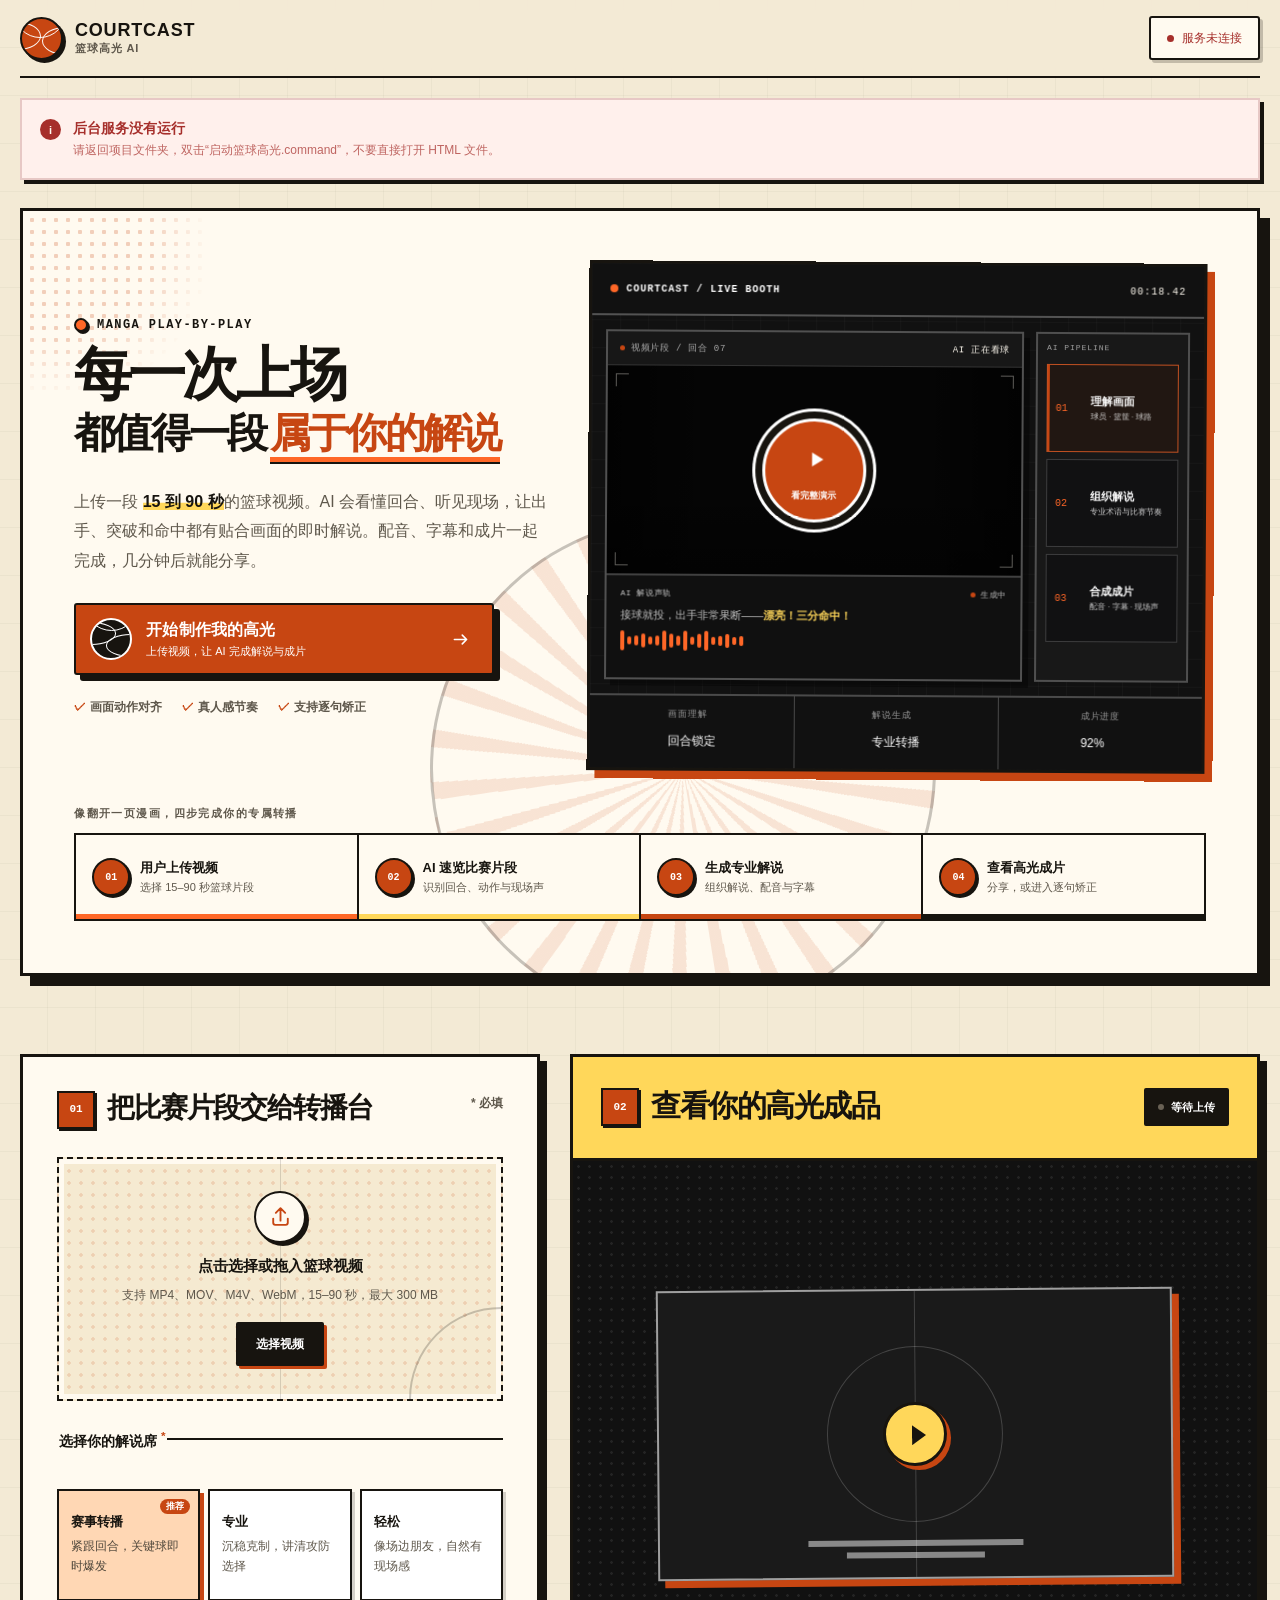
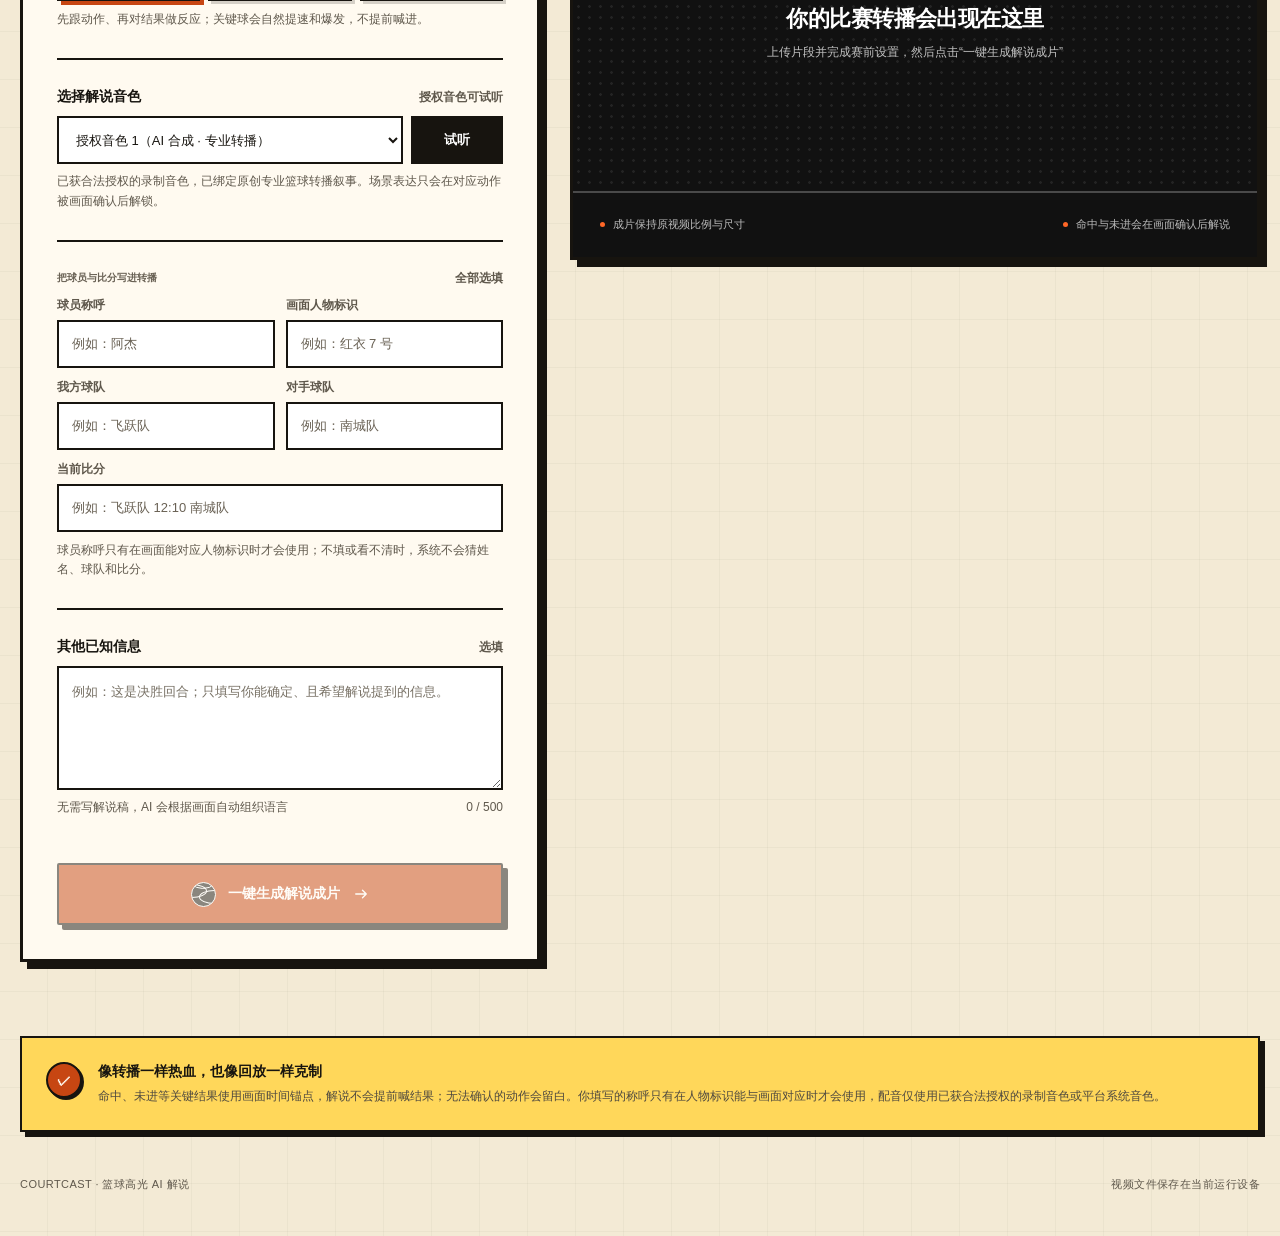
==== commit c6b00d66: "Update CourtCast studio interface" ====
--- a/static/index.html
+++ b/static/index.html
@@ -6,7 +6,7 @@
     <meta name="theme-color" content="#f3ead5" />
     <title>COURTCAST · 篮球漫画 AI 解说台</title>
     <link rel="icon" href="./favicon.svg" type="image/svg+xml" />
-    <link rel="stylesheet" href="./styles.css?v=20260827-5" />
+    <link rel="stylesheet" href="./styles.css?v=20260828-9" />
   </head>
   <body>
     <a class="skip-link" href="#studio">跳到制作台</a>
@@ -67,8 +67,9 @@
                 <b>AI 正在看球</b>
               </div>
               <div class="feed-frame promo-feed-frame">
-                <video id="product-promo-video" class="promo-video" src="/product-demo.mp4" poster="/product-demo-cover.jpg" aria-label="COURTCAST 产品宣传视频" muted loop playsinline preload="metadata">
-                  <track kind="captions" src="/product-demo-captions.vtt?v=20260827-2" srclang="zh-CN" label="中文" default />
+                <video id="product-promo-backdrop" class="promo-video-backdrop" src="/product-demo.mp4?v=20260828-1" poster="/product-demo-cover.jpg?v=20260828-1" muted playsinline preload="metadata" aria-hidden="true" tabindex="-1"></video>
+                <video id="product-promo-video" class="promo-video" src="/product-demo.mp4?v=20260828-1" poster="/product-demo-cover.jpg?v=20260828-1" aria-label="COURTCAST 产品宣传视频" muted playsinline preload="metadata">
+                  <track kind="captions" src="/product-demo-captions.vtt?v=20260828-1" srclang="zh-CN" label="中文" default />
                   当前浏览器不支持视频播放。
                 </video>
                 <div class="comic-video-scrim" aria-hidden="true"></div>
@@ -122,7 +123,8 @@
       </header>
 
       <section id="studio" class="workspace">
-        <form id="job-form" class="card settings-card">
+        <form id="job-form" class="card settings-card" novalidate>
+          <div id="settings-scroll-body" class="settings-scroll-body" tabindex="0" aria-label="转播台设置">
           <div class="card-heading">
             <div class="card-title-lockup">
               <h2>把比赛片段交给转播台</h2>
@@ -130,6 +132,7 @@
             </div>
             <span class="required-note">* 必填</span>
           </div>
+          <button id="resume-result" class="resume-result hidden" type="button">← 回到刚才的成片校对台</button>
 
           <label id="drop-zone" class="drop-zone" for="video">
             <input id="video" name="video" type="file" accept="video/mp4,video/quicktime,video/webm,.m4v" required />
@@ -219,11 +222,19 @@
             <div class="field-help"><span>无需写解说稿，AI 会根据画面自动组织语言</span><span id="context-count">0 / 500</span></div>
           </div>
 
-          <button id="submit-button" class="primary-button" type="submit">
-            <span class="button-ball" aria-hidden="true"><i></i></span>
-            <span class="button-label">一键生成解说成片</span>
-            <svg class="button-arrow" viewBox="0 0 24 24" aria-hidden="true"><path d="M5 12h14m-5-5 5 5-5 5"/></svg>
-          </button>
+          </div>
+          <div class="settings-card-footer">
+            <button id="settings-scroll-cue" class="settings-scroll-cue hidden" type="button" aria-controls="settings-scroll-body">
+              <span>继续下滑填写完整信息</span>
+              <svg viewBox="0 0 24 24" aria-hidden="true"><path d="M12 5v14m0 0 5.5-5.5M12 19l-5.5-5.5"/></svg>
+            </button>
+            <p id="submit-feedback" class="submit-feedback" role="status" aria-live="polite" aria-atomic="true"></p>
+            <button id="submit-button" class="primary-button" type="submit">
+              <span class="button-ball" aria-hidden="true"><i></i></span>
+              <span class="button-label">一键生成解说成片</span>
+              <svg class="button-arrow" viewBox="0 0 24 24" aria-hidden="true"><path d="M5 12h14m-5-5 5 5-5 5"/></svg>
+            </button>
+          </div>
         </form>
 
         <section id="result-panel" class="card preview-card">
@@ -264,38 +275,81 @@
             </div>
 
             <div id="completed-state" class="completed-state hidden">
-              <div class="video-wrap">
-                <video id="result-video" controls playsinline></video>
-              </div>
-              <div class="result-details">
+              <section class="result-player-pane" aria-labelledby="result-player-title">
+                <div class="result-pane-heading">
+                  <div class="review-panel-title">
+                    <span class="panel-number" aria-hidden="true">02</span>
+                    <div>
+                      <p class="result-eyebrow">成片画面</p>
+                      <h3 id="result-player-title">高光成品</h3>
+                    </div>
+                  </div>
+                  <span id="review-playhead-time" class="review-playhead-time">00:00.0</span>
+                </div>
+                <div class="video-wrap">
+                  <video id="result-video" controls playsinline></video>
+                </div>
+                <p class="result-player-help">播放到想补充的位置，点击右侧“在当前画面补一句”；每两句之间也可以直接补充新解说。</p>
+              </section>
+              <div id="result-details" class="result-details" role="region" aria-labelledby="script-pane-title" tabindex="0">
+                <header class="script-pane-heading">
+                  <div class="review-panel-title">
+                    <span class="panel-number" aria-hidden="true">03</span>
+                    <div>
+                      <p>逐句校对</p>
+                      <h2 id="script-pane-title">解说词</h2>
+                    </div>
+                  </div>
+                  <span class="script-scroll-hint">本栏可上下滑动</span>
+                </header>
+                <nav class="review-quick-nav" aria-label="成片校对快速导航">
+                  <button id="review-nav-studio" type="button">
+                    <span>转播台</span>
+                    <small>调整设置</small>
+                  </button>
+                  <button id="review-nav-video" class="is-active" type="button" aria-current="page">
+                    <span>成片</span>
+                    <small>查看画面</small>
+                  </button>
+                  <button id="review-nav-script" type="button">
+                    <span>解说词</span>
+                    <small>逐句校正</small>
+                  </button>
+                </nav>
                 <p class="result-eyebrow">AI 解说稿</p>
                 <h3 id="result-title">今晚的篮球高光</h3>
                 <p id="result-commentary"></p>
-                <div id="mode-note" class="mode-note"></div>
                 <aside class="correction-guide" aria-label="矫正解说词">
                   <span class="correction-ball" aria-hidden="true"><i></i></span>
                   <div><strong>这版还不够满意？</strong><p>逐句修改解说词和出现时间，再重新配音生成修正版，原成片会保留。</p></div>
                   <button id="open-correction" type="button">去矫正解说词</button>
                 </aside>
+                <button id="review-scroll-cue" class="review-scroll-cue hidden" type="button">
+                  <span>
+                    <strong>上滑查看完整解说词</strong>
+                    <small>点击可直接到逐句校正</small>
+                  </span>
+                  <svg viewBox="0 0 24 24" aria-hidden="true"><path d="M12 19V5m0 0L6.5 10.5M12 5l5.5 5.5"/></svg>
+                </button>
                 <section id="event-timeline" class="event-timeline hidden" aria-labelledby="event-timeline-title">
                   <div class="event-timeline-heading">
                     <div>
                       <p class="result-eyebrow">逐句矫正</p>
-                      <h4 id="event-timeline-title">修改解说词与出现时间</h4>
+                      <h4 id="event-timeline-title">解说稿 · 点击定位画面</h4>
                     </div>
                     <div class="event-timeline-heading-actions">
                       <span id="event-count"></span>
-                      <button id="timeline-edit-toggle" type="button">开始矫正</button>
+                      <button id="timeline-edit-toggle" type="button">直接修改</button>
                     </div>
                   </div>
                   <p id="event-timeline-help" class="event-timeline-help">点击任意一句，视频会跳到对应动作。标记为“请复核”的句子建议重点检查。</p>
                   <div id="event-timeline-list" class="event-timeline-list"></div>
+                  <p id="timeline-edit-status" class="timeline-edit-status hidden"></p>
                   <div id="timeline-edit-actions" class="timeline-edit-actions hidden">
-                    <button id="timeline-add-event" type="button">＋ 添加一句</button>
+                    <button id="timeline-add-event" type="button">＋ 在当前画面补一句</button>
                     <button id="timeline-cancel-edit" type="button">取消</button>
                     <button id="timeline-render-revision" class="timeline-render-revision" type="button">重新配音并生成修正版</button>
                   </div>
-                  <p id="timeline-edit-status" class="timeline-edit-status hidden"></p>
                 </section>
                 <div class="result-actions">
                   <a id="download-link" class="download-button" href="#" download>
@@ -310,6 +364,7 @@
                     <svg viewBox="0 0 24 24" aria-hidden="true"><path d="M9 8h9a2 2 0 0 1 2 2v9a2 2 0 0 1-2 2H9a2 2 0 0 1-2-2v-9a2 2 0 0 1 2-2Zm-3 8H5a2 2 0 0 1-2-2V5a2 2 0 0 1 2-2h9a2 2 0 0 1 2 2v1"/></svg>
                     <span>复制解说词</span>
                   </button>
+                  <button id="return-to-setup" class="copy-button" type="button">返回上传设置</button>
                 </div>
               </div>
             </div>
@@ -342,6 +397,7 @@
         <span>视频文件保存在当前运行设备</span>
       </footer>
     </main>
-    <script src="./app.js?v=20260827-3"></script>
+    <script src="/static/timeline-utils.js?v=20260827-1"></script>
+    <script src="./app.js?v=20260828-7"></script>
   </body>
 </html>
--- a/static/styles.css
+++ b/static/styles.css
@@ -1,7 +1,7 @@
 /* finesse · register=product · sub=ai-workbench · A=warm-paper+ink+basketball-orange
- * B=system-black-display+humanist-sans+mono-telemetry · C=top-nav+asymmetric-hero+two-column-workbench
- * D=CSS-only-comic-play-by-play-loop · E=manga-panels+sport-broadcast
- * SOUL=8 SPECTACLE=3 DENSITY=7 */
+ * B=system-black-display+humanist-sans+mono-telemetry · C=asymmetric-hero+full-bleed-promo
+ * D=click-to-play+synced-video-backdrop · E=manga-panels+sport-broadcast
+ * SOUL=8 SPECTACLE=2 DENSITY=8 */
 :root {
   color-scheme: light;
   --paper: #ffffff;
@@ -458,6 +458,19 @@
   height: 100%;
   object-fit: contain;
   background: #000;
+}
+
+.promo-video-backdrop {
+  position: absolute;
+  inset: -8%;
+  z-index: 0;
+  width: 116%;
+  height: 116%;
+  object-fit: cover;
+  pointer-events: none;
+  opacity: .72;
+  filter: blur(24px) brightness(.48) saturate(.78);
+  transform: scale(1.06);
 }
 .promo-play-button {
   position: relative;
@@ -1056,8 +1069,6 @@
 .result-eyebrow { margin-bottom: 8px; }
 .result-details h3 { margin: 0 0 10px; font-size: 22px; font-weight: 500; letter-spacing: -.035em; }
 .result-details > p:not(.result-eyebrow) { margin: 0; color: var(--steel); font-size: 11px; line-height: 1.8; }
-.mode-note { margin: 16px 0; padding: 11px 12px; color: var(--steel); border: 1px solid var(--concrete); background: var(--mist); font-size: 10px; line-height: 1.65; }
-
 .correction-guide {
   display: grid;
   grid-template-columns: 42px minmax(0, 1fr) auto;
@@ -1787,7 +1798,7 @@
 .promo-video {
   z-index: 0;
   object-fit: contain;
-  background: #050505;
+  background: transparent;
   filter: saturate(.9) contrast(1.04);
 }
 
@@ -1955,13 +1966,21 @@
 }
 
 .manga-booth.promo-is-playing .manga-broadcast-console {
+  inset: 0;
   grid-template-columns: minmax(0, 1fr);
+  gap: 0;
+  padding: 0;
 }
 
 .manga-booth.promo-is-playing .broadcast-feed {
-  grid-template-rows: 34px minmax(0, 1fr);
-}
-
+  grid-template-rows: minmax(0, 1fr);
+  border: 0;
+  box-shadow: none;
+}
+
+.manga-booth.promo-is-playing .feed-toolbar,
+.manga-booth.promo-is-playing .hero-scoreboard,
+.manga-booth.promo-is-playing > figcaption,
 .manga-booth.promo-is-playing .analysis-stack,
 .manga-booth.promo-is-playing .commentary-track,
 .manga-booth.promo-is-playing .comic-finish-stamp {
@@ -2586,7 +2605,6 @@
   font-size: 12px;
 }
 
-.mode-note,
 .event-timeline,
 .timeline-edit-status {
   border: 2px solid var(--ink);
@@ -2841,6 +2859,510 @@
   }
 }
 
+/* 2026-08-27 · click-to-play hero + picture-and-script review desk */
+.manga-booth:not(.promo-is-playing) .broadcast-console,
+.manga-booth:not(.promo-is-playing) .hero-live-status i,
+.manga-booth:not(.promo-is-playing) .track-header b i,
+.manga-booth:not(.promo-is-playing) .voice-wave > i,
+.manga-booth:not(.promo-is-playing) .commentary-track p strong,
+.manga-booth:not(.promo-is-playing) .analysis-stack > div,
+.manga-booth:not(.promo-is-playing) .analysis-stack > div::after {
+  animation: none !important;
+}
+
+.manga-booth:not(.promo-is-playing) .broadcast-console {
+  opacity: 1;
+  transform: none;
+}
+
+.manga-booth:not(.promo-is-playing) .hero-live-status i,
+.manga-booth:not(.promo-is-playing) .track-header b i {
+  box-shadow: none;
+}
+
+.manga-booth:not(.promo-is-playing) .track-playhead,
+.manga-booth:not(.promo-is-playing) .comic-shot-path,
+.manga-booth:not(.promo-is-playing) .vision-scan,
+.manga-booth:not(.promo-is-playing) .vision-box,
+.manga-booth:not(.promo-is-playing) .comic-sfx,
+.manga-booth:not(.promo-is-playing) .feed-result,
+.manga-booth:not(.promo-is-playing) .comic-finish-stamp {
+  display: none;
+}
+
+.manga-booth:not(.promo-is-playing) .analysis-stack > div:nth-of-type(1) {
+  border-color: rgba(255, 103, 39, .72);
+  background: #211712;
+}
+
+.manga-booth:not(.promo-is-playing) .analysis-stack > div:nth-of-type(1)::after {
+  transform: scaleY(1);
+}
+
+.workspace.workspace-review-mode {
+  grid-template-columns: minmax(0, 1fr);
+}
+
+.workspace-review-mode .settings-card {
+  display: none;
+}
+
+.resume-result {
+  width: 100%;
+  min-height: 48px;
+  margin: 0 0 18px;
+  padding: 11px 16px;
+  color: var(--paper);
+  border: 2px solid var(--ink);
+  border-radius: 0;
+  background: var(--ball);
+  box-shadow: 4px 4px 0 var(--ink);
+  cursor: pointer;
+  font-size: 12px;
+  font-weight: 900;
+  text-align: left;
+}
+
+.resume-result:hover,
+.resume-result:focus-visible {
+  color: var(--sun);
+  background: var(--ink);
+}
+
+.workspace-review-mode .preview-card {
+  grid-column: 1 / -1;
+  min-height: 0;
+}
+
+.workspace-review-mode .preview-stage {
+  min-height: 0;
+}
+
+.workspace-review-mode.workspace-revision-progress .preview-stage {
+  min-height: 630px;
+}
+
+.workspace-review-mode .completed-state {
+  height: min(820px, calc(100dvh - var(--nav-h) - 34px));
+  min-height: 600px;
+  display: grid;
+  grid-template-columns: minmax(0, 1.08fr) minmax(420px, .92fr);
+  overflow: hidden;
+  background: #111;
+}
+
+.result-player-pane {
+  min-width: 0;
+  min-height: 0;
+  display: flex;
+  flex-direction: column;
+  padding: 22px;
+  color: #fff;
+  background:
+    radial-gradient(circle, rgba(255, 255, 255, .07) 0 1px, transparent 1.5px) 0 0 / 12px 12px,
+    #111;
+}
+
+.result-pane-heading {
+  min-height: 58px;
+  display: flex;
+  align-items: flex-start;
+  justify-content: space-between;
+  gap: 18px;
+  margin-bottom: 16px;
+  padding-bottom: 13px;
+  border-bottom: 2px solid rgba(255, 255, 255, .24);
+}
+
+.result-pane-heading .result-eyebrow {
+  margin: 0 0 5px;
+  color: rgba(255, 255, 255, .62);
+}
+
+.result-pane-heading h3 {
+  margin: 0;
+  color: #fff;
+  font-family: "Arial Black", "PingFang SC", sans-serif;
+  font-size: 18px;
+  font-weight: 900;
+  letter-spacing: -.035em;
+}
+
+.review-playhead-time {
+  flex: 0 0 auto;
+  padding: 7px 9px;
+  color: var(--sun);
+  border: 1px solid rgba(255, 255, 255, .34);
+  background: rgba(0, 0, 0, .28);
+  font: 800 11px/1 ui-monospace, SFMono-Regular, Menlo, monospace;
+  font-variant-numeric: tabular-nums;
+}
+
+.result-player-pane .video-wrap {
+  max-width: 100%;
+  max-height: calc(100% - 132px);
+  margin-block: auto;
+  border: 2px solid rgba(255, 255, 255, .42);
+  box-shadow: 7px 7px 0 var(--ball);
+}
+
+.result-player-help {
+  margin: 18px 0 0;
+  color: rgba(255, 255, 255, .72);
+  font-size: 11px;
+  line-height: 1.65;
+}
+
+.workspace-review-mode .result-details {
+  min-width: 0;
+  min-height: 0;
+  overflow-y: auto;
+  overscroll-behavior: contain;
+  padding: 24px;
+  border-top: 0;
+  border-left: 1px solid var(--ink);
+  scrollbar-color: var(--ball) var(--mist);
+  scrollbar-width: thin;
+}
+
+.review-quick-nav {
+  display: grid;
+  grid-template-columns: repeat(3, minmax(0, 1fr));
+  gap: 6px;
+  margin: 0 0 20px;
+  padding: 6px;
+  border: 2px solid var(--ink);
+  background: #f1e6cf;
+}
+
+.review-quick-nav button {
+  min-width: 0;
+  min-height: 50px;
+  display: flex;
+  flex-direction: column;
+  align-items: flex-start;
+  justify-content: center;
+  gap: 2px;
+  padding: 8px 10px;
+  color: var(--steel);
+  text-align: left;
+  border: 1px solid transparent;
+  background: transparent;
+  cursor: pointer;
+}
+
+.review-quick-nav button span {
+  font-size: 12px;
+  font-weight: 900;
+}
+
+.review-quick-nav button small {
+  color: inherit;
+  font-size: 9px;
+}
+
+.review-quick-nav button:hover,
+.review-quick-nav button:focus-visible {
+  color: var(--ink);
+  border-color: var(--ink);
+  background: var(--paper);
+}
+
+.review-quick-nav button.is-active {
+  color: var(--paper);
+  border-color: var(--ink);
+  background: var(--ink);
+  box-shadow: inset 0 -3px 0 var(--ball);
+}
+
+.review-quick-nav button:disabled {
+  opacity: .42;
+  cursor: not-allowed;
+}
+
+.review-scroll-cue {
+  position: sticky;
+  z-index: 5;
+  bottom: 12px;
+  width: 100%;
+  min-height: 58px;
+  display: flex;
+  align-items: center;
+  justify-content: space-between;
+  gap: 14px;
+  margin: 16px 0 4px;
+  padding: 10px 14px;
+  color: var(--paper);
+  text-align: left;
+  border: 2px solid var(--ink);
+  background: var(--ball);
+  box-shadow: 4px 4px 0 var(--ink);
+  cursor: pointer;
+}
+
+.review-scroll-cue span {
+  min-width: 0;
+  display: flex;
+  flex-direction: column;
+  gap: 2px;
+}
+
+.review-scroll-cue strong {
+  font-size: 12px;
+  font-weight: 900;
+}
+
+.review-scroll-cue small {
+  color: rgba(255, 255, 255, .76);
+  font-size: 9px;
+}
+
+.review-scroll-cue svg {
+  width: 24px;
+  height: 24px;
+  flex: 0 0 auto;
+  fill: none;
+  stroke: currentColor;
+  stroke-linecap: round;
+  stroke-linejoin: round;
+  stroke-width: 2;
+}
+
+.review-scroll-cue:hover,
+.review-scroll-cue:focus-visible {
+  color: var(--sun);
+  background: var(--ink);
+}
+
+.workspace-review-mode .result-details > p:not(.result-eyebrow) {
+  font-size: 12px;
+  line-height: 1.75;
+}
+
+.workspace-review-mode .correction-guide {
+  grid-template-columns: 42px minmax(0, 1fr) auto;
+  margin-block: 16px;
+  padding: 13px;
+  box-shadow: 4px 4px 0 var(--ball);
+}
+
+.workspace-review-mode .correction-ball {
+  width: 42px;
+  height: 42px;
+}
+
+.workspace-review-mode .event-timeline {
+  margin: 18px 0 0;
+  padding: 14px;
+}
+
+@media (min-width: 901px) {
+  .workspace-review-mode .review-quick-nav {
+    position: sticky;
+    z-index: 7;
+    top: 1px;
+    margin: -24px -24px 20px;
+    padding: 12px 24px;
+    border-width: 0 0 2px;
+    background: var(--paper);
+  }
+}
+
+.event-timeline-list {
+  gap: 0;
+  background: transparent;
+}
+
+.event-row,
+.event-editor-row {
+  border-bottom: 1px solid var(--concrete);
+}
+
+.event-row.is-active,
+.event-editor-row.is-active,
+.event-editor-row:focus-within {
+  border-color: var(--ball);
+  background: #fff1d8;
+  box-shadow: inset 4px 0 0 var(--ball);
+}
+
+.event-editor-row {
+  grid-template-columns: 44px 86px 108px minmax(0, 1fr) 44px;
+}
+
+.event-editor-preview {
+  width: 44px;
+  height: 44px;
+  display: grid;
+  place-items: center;
+  padding: 0;
+  color: #fff;
+  border: 2px solid var(--ink);
+  background: var(--ball);
+  cursor: pointer;
+  font-size: 12px;
+}
+
+.event-editor-preview:hover,
+.event-editor-preview:focus-visible {
+  color: var(--sun);
+  background: var(--ink);
+}
+
+.event-insert-slot {
+  position: relative;
+  min-height: 52px;
+  display: grid;
+  place-items: center;
+  background: #f5ead1;
+}
+
+.event-insert-slot::before {
+  content: "";
+  position: absolute;
+  left: 12px;
+  right: 12px;
+  top: 50%;
+  height: 2px;
+  background: rgba(199, 70, 18, .28);
+}
+
+.event-insert-button {
+  position: relative;
+  z-index: 1;
+  width: min(250px, calc(100% - 24px));
+  min-height: 44px;
+  padding: 0 14px;
+  color: #fff;
+  border: 2px solid var(--ink);
+  border-radius: 2px;
+  background: var(--ball);
+  box-shadow: 2px 2px 0 var(--ink);
+  cursor: pointer;
+  font-size: 11px;
+  font-weight: 900;
+  white-space: nowrap;
+}
+
+.event-insert-button:hover,
+.event-insert-button:focus-visible {
+  color: #fff;
+  background: var(--ball);
+}
+
+.event-insert-button:disabled {
+  color: var(--steel);
+  border-color: var(--concrete);
+  background: var(--mist);
+  box-shadow: none;
+  cursor: not-allowed;
+}
+
+.workspace-review-mode .timeline-edit-actions {
+  position: sticky;
+  z-index: 4;
+  bottom: -14px;
+  margin: 12px -14px -14px;
+  padding: 12px 14px;
+  border-top: 2px solid var(--ink);
+  background: rgba(255, 250, 240, .96);
+  backdrop-filter: blur(8px);
+}
+
+@media (max-width: 900px) {
+  .workspace-review-mode .preview-card {
+    overflow: visible;
+  }
+
+  .workspace-review-mode .completed-state {
+    height: auto;
+    min-height: 0;
+    display: block;
+    overflow: visible;
+  }
+
+  .workspace-review-mode .result-player-pane {
+    position: sticky;
+    z-index: 20;
+    top: var(--nav-h);
+    max-height: 48dvh;
+    padding: 12px;
+    border-bottom: 3px solid var(--ink);
+  }
+
+  .result-pane-heading {
+    min-height: 42px;
+    margin-bottom: 10px;
+    padding-bottom: 8px;
+  }
+
+  .result-pane-heading h3 {
+    font-size: 14px;
+  }
+
+  .result-player-pane .video-wrap {
+    max-height: 31dvh;
+    box-shadow: 4px 4px 0 var(--ball);
+  }
+
+  .result-player-help {
+    display: none;
+  }
+
+  .workspace-review-mode .result-details {
+    overflow: visible;
+    padding: 18px;
+    border-left: 0;
+    border-top: 3px solid var(--ink);
+  }
+
+  .workspace-review-mode .review-quick-nav {
+    margin-bottom: 16px;
+  }
+
+  .review-quick-nav button {
+    min-height: 52px;
+  }
+
+  .review-scroll-cue {
+    bottom: 14px;
+    min-height: 56px;
+  }
+
+  .event-editor-row {
+    grid-template-columns: 44px 76px minmax(0, 1fr) 44px;
+  }
+
+  .event-editor-row .event-editor-preview {
+    grid-column: 1;
+    grid-row: 1;
+  }
+
+  .event-editor-row .event-editor-time {
+    grid-column: 2;
+    grid-row: 1;
+  }
+
+  .event-editor-row select {
+    grid-column: 3;
+    grid-row: 1;
+  }
+
+  .event-editor-row .event-editor-text {
+    grid-column: 1 / 4;
+    grid-row: 2;
+  }
+
+  .event-editor-row .event-editor-remove {
+    grid-column: 4;
+    grid-row: 1 / 3;
+  }
+
+  .event-insert-button {
+    min-height: 44px;
+  }
+}
+
 @media (max-width: 760px) {
   :root {
     --nav-h: 70px;
@@ -3260,6 +3782,503 @@
   }
 
   .workflow li { min-height: 96px; }
+}
+
+/* 2026-08-27 · compact 01 / 02 / 03 same-screen review desk */
+.script-pane-heading {
+  min-height: 72px;
+  display: flex;
+  align-items: center;
+  justify-content: space-between;
+  gap: 14px;
+  margin: -24px -24px 18px;
+  padding: 13px 16px;
+  color: var(--ink);
+  border-bottom: 3px solid var(--ink);
+  background: var(--sun);
+}
+
+.review-panel-title {
+  min-width: 0;
+  display: flex;
+  align-items: center;
+  gap: 11px;
+}
+
+.script-pane-heading p {
+  margin: 0 0 3px;
+  color: var(--steel);
+  font: 850 9px/1.2 ui-monospace, SFMono-Regular, Menlo, monospace;
+  letter-spacing: .08em;
+  text-transform: uppercase;
+}
+
+.script-pane-heading h2 {
+  margin: 0;
+  font-family: "Arial Black", "PingFang SC", sans-serif;
+  font-size: 20px;
+  font-weight: 950;
+  line-height: 1;
+  letter-spacing: -.04em;
+}
+
+.script-scroll-hint {
+  flex: 0 0 auto;
+  padding: 7px 9px;
+  color: #fff;
+  border: 2px solid var(--ink);
+  background: var(--ink);
+  font-size: 9px;
+  font-weight: 850;
+  white-space: nowrap;
+}
+
+.settings-card-footer {
+  display: grid;
+  gap: 8px;
+  margin-top: 20px;
+}
+
+.settings-card-footer .primary-button {
+  margin-top: 0;
+}
+
+.settings-scroll-body:focus-visible {
+  outline: 3px solid var(--ball-bright);
+  outline-offset: -5px;
+}
+
+.settings-scroll-cue {
+  width: 100%;
+  min-height: 44px;
+  display: flex;
+  align-items: center;
+  justify-content: space-between;
+  gap: 12px;
+  padding: 0 14px;
+  color: var(--ink);
+  border: 2px solid var(--ink);
+  border-radius: 2px;
+  background: var(--sun);
+  box-shadow: 3px 3px 0 var(--ink);
+  cursor: pointer;
+  font-size: 11px;
+  font-weight: 900;
+  white-space: nowrap;
+}
+
+.settings-scroll-cue svg {
+  width: 20px;
+  height: 20px;
+  flex: 0 0 auto;
+  fill: none;
+  stroke: currentColor;
+  stroke-linecap: round;
+  stroke-linejoin: round;
+  stroke-width: 2;
+}
+
+.settings-scroll-cue:hover,
+.settings-scroll-cue:focus-visible {
+  color: #fff;
+  background: var(--ink);
+}
+
+.submit-feedback {
+  min-height: 17px;
+  margin: 0;
+  color: var(--success);
+  font-size: 10px;
+  font-weight: 750;
+  line-height: 1.5;
+}
+
+.submit-feedback:empty {
+  visibility: hidden;
+}
+
+.submit-feedback.error {
+  color: var(--danger);
+}
+
+.workspace.is-correcting #result-commentary,
+.workspace.is-correcting .correction-guide,
+.workspace.is-correcting .review-scroll-cue,
+.workspace.is-correcting #return-to-setup {
+  display: none;
+}
+
+@media (min-width: 1280px) {
+  .workspace.workspace-review-mode {
+    --review-desk-height: min(790px, calc(100dvh - var(--nav-h) - 24px));
+    --review-side: clamp(360px, 27vw, 410px);
+    grid-template-columns: var(--review-side) minmax(0, 1fr);
+    align-items: stretch;
+    gap: 16px;
+  }
+
+  .workspace-review-mode .settings-card {
+    min-width: 0;
+    min-height: 640px;
+    height: var(--review-desk-height);
+    display: grid;
+    grid-template-rows: minmax(0, 1fr) auto;
+    overflow: hidden;
+    padding: 0;
+    scrollbar-color: var(--ball) #eadfc8;
+    scrollbar-width: thin;
+  }
+
+  .workspace-review-mode .settings-scroll-body {
+    min-height: 0;
+    overflow-y: auto;
+    overscroll-behavior: contain;
+    padding: 18px;
+    scrollbar-color: var(--ball) #eadfc8;
+    scrollbar-width: thin;
+  }
+
+  .workspace-review-mode .settings-scroll-body::-webkit-scrollbar,
+  .workspace-review-mode .result-details::-webkit-scrollbar {
+    width: 9px;
+  }
+
+  .workspace-review-mode .settings-scroll-body::-webkit-scrollbar-thumb,
+  .workspace-review-mode .result-details::-webkit-scrollbar-thumb {
+    border: 2px solid var(--paper);
+    background: var(--ball);
+  }
+
+  .workspace-review-mode .settings-card .card-heading {
+    align-items: center;
+    margin-bottom: 14px;
+  }
+
+  .workspace-review-mode .settings-card .card-heading h2 {
+    font-size: 20px;
+    line-height: 1.08;
+  }
+
+  .workspace-review-mode .settings-card .panel-number {
+    width: 32px;
+    height: 32px;
+  }
+
+  .workspace-review-mode .settings-card .required-note {
+    font-size: 10px;
+  }
+
+  .workspace-review-mode .drop-zone {
+    min-height: 146px;
+    gap: 5px;
+    padding: 14px;
+  }
+
+  .workspace-review-mode .upload-symbol {
+    width: 40px;
+    height: 40px;
+  }
+
+  .workspace-review-mode .drop-zone strong {
+    font-size: 11px;
+  }
+
+  .workspace-review-mode .drop-zone small,
+  .workspace-review-mode .file-validation {
+    font-size: 9px;
+    line-height: 1.45;
+  }
+
+  .workspace-review-mode .choose-file {
+    min-height: 38px;
+    display: inline-flex;
+    align-items: center;
+    padding-inline: 13px;
+  }
+
+  .workspace-review-mode .form-section {
+    margin-top: 16px;
+  }
+
+  .workspace-review-mode .form-section legend,
+  .workspace-review-mode .field-heading label {
+    font-size: 12px;
+  }
+
+  .workspace-review-mode .style-options {
+    gap: 5px;
+    margin-top: 8px;
+  }
+
+  .workspace-review-mode .style-options label > span {
+    min-height: 78px;
+    gap: 4px;
+    padding: 10px 8px;
+  }
+
+  .workspace-review-mode .style-options b {
+    font-size: 11px;
+  }
+
+  .workspace-review-mode .style-options small,
+  .workspace-review-mode .style-description,
+  .workspace-review-mode .voice-profile-help,
+  .workspace-review-mode .identity-help,
+  .workspace-review-mode .field-help,
+  .workspace-review-mode .text-field span {
+    font-size: 9px;
+  }
+
+  .workspace-review-mode .voice-profile-row select,
+  .workspace-review-mode .voice-profile-row button,
+  .workspace-review-mode .text-field input {
+    min-height: 44px;
+    height: 44px;
+    font-size: 11px;
+  }
+
+  .workspace-review-mode .voice-profile-row button {
+    min-width: 68px;
+    padding-inline: 10px;
+  }
+
+  .workspace-review-mode .game-info-grid {
+    gap: 8px;
+  }
+
+  .workspace-review-mode .context-section textarea {
+    min-height: 78px;
+    font-size: 11px;
+  }
+
+  .workspace-review-mode .primary-button {
+    position: static;
+    min-height: 54px;
+    margin-top: 0;
+    box-shadow: 5px 5px 0 var(--ink);
+  }
+
+  .workspace-review-mode .settings-card-footer {
+    position: relative;
+    z-index: 8;
+    gap: 7px;
+    margin: 0;
+    padding: 10px 14px 14px;
+    border-top: 2px solid var(--ink);
+    background: rgba(255, 250, 240, .97);
+    box-shadow: 0 -8px 18px rgba(23, 20, 15, .1);
+  }
+
+  .workspace-review-mode .preview-card {
+    min-width: 0;
+    min-height: 640px;
+    height: var(--review-desk-height);
+    grid-column: auto;
+  }
+
+  .workspace-review-mode .preview-heading,
+  .workspace-review-mode .preview-footnote {
+    display: none;
+  }
+
+  .workspace-review-mode .preview-stage {
+    min-width: 0;
+    min-height: 0;
+    height: 100%;
+  }
+
+  .workspace-review-mode.workspace-revision-progress .preview-stage {
+    min-height: 0;
+  }
+
+  .workspace-review-mode .completed-state {
+    min-width: 0;
+    min-height: 0;
+    height: 100%;
+    grid-template-columns: minmax(0, 1fr) var(--review-side);
+  }
+
+  .workspace-review-mode .result-player-pane {
+    padding: 16px;
+  }
+
+  .workspace-review-mode .result-pane-heading {
+    min-height: 50px;
+    margin-bottom: 10px;
+    padding-bottom: 9px;
+  }
+
+  .workspace-review-mode .result-pane-heading .panel-number {
+    width: 32px;
+    height: 32px;
+  }
+
+  .workspace-review-mode .result-pane-heading h3 {
+    font-size: 16px;
+  }
+
+  .workspace-review-mode .result-player-pane .video-wrap {
+    max-height: calc(100% - 114px);
+    box-shadow: 5px 5px 0 var(--ball);
+  }
+
+  .workspace-review-mode .result-player-help {
+    margin-top: 12px;
+    font-size: 10px;
+    line-height: 1.5;
+  }
+
+  .workspace-review-mode .result-details {
+    min-width: 0;
+    min-height: 0;
+    overflow-y: auto;
+    overscroll-behavior: contain;
+    padding: 0 14px 14px;
+    border-left: 0;
+    background: var(--paper);
+    box-shadow: inset 3px 0 0 var(--ink);
+  }
+
+  .workspace-review-mode .script-pane-heading {
+    position: sticky;
+    z-index: 9;
+    top: 1px;
+    margin: 0 -14px 14px;
+    padding-inline: 14px;
+  }
+
+  .workspace-review-mode .script-pane-heading .panel-number {
+    width: 32px;
+    height: 32px;
+  }
+
+  .workspace-review-mode .review-quick-nav,
+  .workspace-review-mode .result-details > .result-eyebrow,
+  .workspace-review-mode #result-title,
+  .workspace-review-mode #result-commentary,
+  .workspace-review-mode .correction-guide,
+  .workspace-review-mode .review-scroll-cue,
+  .workspace-review-mode #return-to-setup {
+    display: none;
+  }
+
+  .workspace-review-mode .event-timeline {
+    margin: 0;
+    padding: 12px;
+  }
+
+  .workspace-review-mode .event-timeline-heading {
+    align-items: center;
+    gap: 10px;
+  }
+
+  .workspace-review-mode .event-timeline-heading h4 {
+    font-size: 16px;
+  }
+
+  .workspace-review-mode .event-timeline-help {
+    margin-block: 8px 10px;
+    font-size: 10px;
+  }
+
+  .workspace-review-mode .event-editor-row {
+    grid-template-columns: 44px 78px minmax(0, 1fr) 44px;
+  }
+
+  .workspace-review-mode .event-editor-row .event-editor-preview {
+    grid-column: 1;
+    grid-row: 1;
+  }
+
+  .workspace-review-mode .event-editor-row .event-editor-time {
+    grid-column: 2;
+    grid-row: 1;
+  }
+
+  .workspace-review-mode .event-editor-row select {
+    grid-column: 3;
+    grid-row: 1;
+  }
+
+  .workspace-review-mode .event-editor-row .event-editor-text {
+    grid-column: 1 / 4;
+    grid-row: 2;
+  }
+
+  .workspace-review-mode .event-editor-row .event-editor-remove {
+    grid-column: 4;
+    grid-row: 1 / 3;
+  }
+
+  .workspace-review-mode .timeline-edit-actions {
+    bottom: 0;
+    margin: 12px -12px -12px;
+    padding: 12px;
+  }
+
+  .workspace-review-mode .result-actions {
+    grid-template-columns: repeat(2, minmax(0, 1fr));
+    margin-top: 14px;
+  }
+
+  .workspace-review-mode.workspace-revision-progress .script-scroll-hint {
+    color: var(--ink);
+    background: var(--sun);
+  }
+
+  .workspace-review-mode.workspace-revision-progress .script-scroll-hint::before {
+    content: "重新配音中 · ";
+  }
+}
+
+@media (min-width: 901px) and (max-width: 1279px) {
+  .workspace-review-mode .settings-card {
+    display: grid;
+    grid-template-rows: minmax(0, 1fr) auto;
+    max-height: 520px;
+    overflow: hidden;
+    padding: 0;
+  }
+
+  .workspace-review-mode .settings-scroll-body {
+    min-height: 0;
+    overflow-y: auto;
+    overscroll-behavior: contain;
+    padding: 24px;
+  }
+
+  .workspace-review-mode .settings-card-footer {
+    margin: 0;
+    padding: 10px 20px 14px;
+    border-top: 2px solid var(--ink);
+    background: var(--paper);
+  }
+
+  .workspace-review-mode .primary-button {
+    position: static;
+    margin-top: 0;
+  }
+
+  .workspace-review-mode .completed-state {
+    grid-template-columns: minmax(0, .86fr) minmax(380px, 1.14fr);
+  }
+
+  .workspace-review-mode .script-pane-heading {
+    position: sticky;
+    z-index: 9;
+    top: 1px;
+  }
+}
+
+@media (max-width: 900px) {
+  .script-pane-heading {
+    margin: -18px -18px 16px;
+    padding-inline: 14px;
+  }
+
+  .script-scroll-hint {
+    font-size: 8px;
+  }
 }
 
 /* Final accessibility and mobile rhythm pass. */
@@ -3352,3 +4371,399 @@
     display: none !important;
   }
 }
+
+/* Keep the review desk's phone geometry last in the cascade. */
+@media (max-width: 900px) {
+  .workspace-review-mode .correction-guide {
+    grid-template-columns: 42px minmax(0, 1fr);
+  }
+
+  .workspace-review-mode .correction-guide button {
+    grid-column: 1 / -1;
+    width: 100%;
+  }
+
+  .workspace-review-mode .event-editor-row {
+    grid-template-columns: 44px 76px minmax(0, 1fr) 44px;
+  }
+
+  .workspace-review-mode .event-editor-row .event-editor-preview {
+    grid-column: 1;
+    grid-row: 1;
+  }
+
+  .workspace-review-mode .event-editor-row .event-editor-time {
+    grid-column: 2;
+    grid-row: 1;
+  }
+
+  .workspace-review-mode .event-editor-row select {
+    grid-column: 3;
+    grid-row: 1;
+  }
+
+  .workspace-review-mode .event-editor-row .event-editor-text {
+    grid-column: 1 / 4;
+    grid-row: 2;
+  }
+
+  .workspace-review-mode .event-editor-row .event-editor-remove {
+    grid-column: 4;
+    grid-row: 1 / 3;
+  }
+}
+
+.completed-state.is-correcting #result-commentary,
+.completed-state.is-correcting .correction-guide,
+.completed-state.is-correcting .review-scroll-cue,
+.completed-state.is-correcting #return-to-setup {
+  display: none;
+}
+
+@media (max-width: 380px) {
+  .review-quick-nav button small {
+    display: none;
+  }
+
+  .workspace-review-mode .event-editor-row {
+    grid-template-columns: 44px minmax(0, 1fr) 44px;
+  }
+
+  .workspace-review-mode .event-editor-row .event-editor-preview {
+    grid-column: 1;
+    grid-row: 1;
+  }
+
+  .workspace-review-mode .event-editor-row .event-editor-time {
+    grid-column: 2;
+    grid-row: 1;
+  }
+
+  .workspace-review-mode .event-editor-row select {
+    grid-column: 1 / 3;
+    grid-row: 2;
+    min-height: 44px;
+  }
+
+  .workspace-review-mode .event-editor-row .event-editor-text {
+    grid-column: 1 / 3;
+    grid-row: 3;
+    min-height: 44px;
+  }
+
+  .workspace-review-mode .event-editor-row .event-editor-remove {
+    grid-column: 3;
+    grid-row: 1 / 4;
+  }
+}
+
+/* 2026-08-28 · compact inline per-sentence time editor */
+/* finesse · component: time-stepper · register=product
+ * states: default · hover · focus-visible · active · disabled · loading · error · success
+ * tokens: inherited (static/styles.css) */
+.workspace-review-mode.is-correcting .event-timeline {
+  margin-inline: -14px;
+  padding-inline: 0;
+}
+
+.workspace-review-mode.is-correcting .event-timeline-heading {
+  padding-inline: 12px;
+}
+
+.workspace-review-mode.is-correcting .event-timeline-help,
+.workspace-review-mode.is-correcting .timeline-edit-status {
+  margin-inline: 12px !important;
+}
+
+.workspace-review-mode .event-editor-row {
+  min-width: 0;
+  display: grid;
+  grid-template:
+    "play time kind copy remove" 44px /
+    44px 72px 60px minmax(114px, 1fr) 44px;
+  align-items: center;
+  gap: 3px;
+  padding: 3px;
+}
+
+.workspace-review-mode .event-editor-row .event-editor-preview {
+  grid-area: play;
+}
+
+.workspace-review-mode .event-editor-row .event-editor-time-control {
+  grid-area: time;
+}
+
+.workspace-review-mode .event-editor-time-control {
+  position: relative;
+  width: 72px;
+  height: 44px;
+  display: grid;
+  grid-template-columns: minmax(0, 1fr) 24px;
+  align-items: stretch;
+  overflow: hidden;
+  outline: 2px solid transparent;
+}
+
+.workspace-review-mode .event-editor-time-control > .event-editor-time {
+  grid-area: 1 / 1;
+  max-width: none;
+}
+
+.workspace-review-mode .event-editor-time-control > .event-editor-time-stepper {
+  grid-area: 1 / 2;
+}
+
+.workspace-review-mode .event-editor-time-stepper {
+  width: 24px;
+  height: 44px;
+  display: grid;
+  grid-template-rows: repeat(2, 22px);
+}
+
+.workspace-review-mode .event-editor-time-step {
+  width: 24px;
+  min-width: 24px;
+  height: 22px;
+  min-height: 22px;
+  display: grid;
+  place-items: center;
+  padding: 0;
+  color: var(--ink);
+  border: 2px solid var(--ink);
+  border-radius: 0;
+  outline: 2px solid transparent;
+  background: var(--mist);
+  cursor: pointer;
+  font: 900 8px/1 ui-monospace, SFMono-Regular, Menlo, monospace;
+}
+
+.workspace-review-mode .event-editor-time-increase {
+  border-bottom: 0;
+}
+
+.workspace-review-mode .event-editor-time-step {
+  border-left: 0;
+}
+
+.workspace-review-mode .event-editor-row .event-editor-time {
+  position: relative;
+  z-index: 1;
+  width: 48px;
+  min-width: 48px;
+  height: 44px;
+  padding: 0 5px;
+  text-align: center;
+  border: 2px solid var(--ink);
+  border-radius: 0;
+  outline: 2px solid transparent;
+  background: var(--paper);
+  appearance: textfield;
+  font: 900 10px/1 ui-monospace, SFMono-Regular, Menlo, monospace;
+  font-variant-numeric: tabular-nums;
+}
+
+.workspace-review-mode .event-editor-time::-webkit-inner-spin-button,
+.workspace-review-mode .event-editor-time::-webkit-outer-spin-button {
+  margin: 0;
+  appearance: none;
+}
+
+@media (hover: hover) {
+  .workspace-review-mode .event-editor-time-step:hover {
+    color: var(--paper);
+    background: var(--ball);
+  }
+}
+
+.workspace-review-mode .event-editor-time-step:focus-visible,
+.workspace-review-mode .event-editor-row .event-editor-time:focus-visible {
+  z-index: 3;
+  outline: 3px solid var(--ball-bright);
+  outline-offset: -3px;
+}
+
+.workspace-review-mode .event-editor-time-step:active {
+  color: var(--paper);
+  background: var(--ink);
+  transform: translateY(1px);
+}
+
+.workspace-review-mode .event-editor-time-step:disabled {
+  color: var(--faint);
+  background: var(--mist);
+  cursor: not-allowed;
+  opacity: .48;
+  transform: none;
+}
+
+.workspace-review-mode .event-editor-time-control[aria-busy="true"] {
+  opacity: .62;
+}
+
+.workspace-review-mode .event-editor-time-control.is-saved .event-editor-time,
+.workspace-review-mode .event-editor-time-control.is-saved .event-editor-time-step {
+  color: var(--success);
+  border-color: var(--success);
+  background: var(--success-soft);
+}
+
+.workspace-review-mode .event-editor-row .event-editor-time[aria-invalid="true"] {
+  color: var(--danger);
+  border-color: var(--danger);
+  background: var(--danger-soft);
+}
+
+.workspace-review-mode .event-editor-row .event-editor-kind {
+  grid-area: kind;
+}
+
+.workspace-review-mode .event-editor-row .event-editor-text {
+  grid-area: copy;
+  padding-inline: 6px;
+  text-overflow: ellipsis;
+}
+
+.workspace-review-mode .event-editor-row .event-editor-remove {
+  position: relative;
+  grid-area: remove;
+  width: 44px;
+  height: 44px;
+  color: transparent;
+  border: 0;
+  border-radius: 2px;
+  background: transparent;
+}
+
+.workspace-review-mode .event-editor-row .event-editor-remove::before {
+  content: "×";
+  width: 24px;
+  height: 24px;
+  display: grid;
+  place-items: center;
+  color: var(--danger);
+  border: 1px solid var(--concrete);
+  border-radius: 50%;
+  background: var(--paper);
+}
+
+.workspace-review-mode .event-editor-row .event-editor-remove:hover::before,
+.workspace-review-mode .event-editor-row .event-editor-remove:focus-visible::before {
+  color: var(--paper);
+  border-color: var(--danger);
+  background: var(--danger);
+}
+
+.workspace-review-mode .event-editor-row > * {
+  min-width: 0;
+  box-sizing: border-box;
+}
+
+.workspace-review-mode .event-editor-row input,
+.workspace-review-mode .event-editor-row select {
+  width: 100%;
+  height: 44px;
+  min-height: 44px;
+  padding-inline: 4px;
+  font-size: 10px;
+}
+
+.event-insert-slot {
+  min-height: 48px;
+  background: var(--paper);
+}
+
+.event-insert-slot::before {
+  height: 1px;
+  background: var(--concrete);
+}
+
+.event-insert-button {
+  width: auto;
+  min-width: 148px;
+  max-width: calc(100% - 24px);
+  min-height: 44px;
+  color: var(--ball);
+  border: 1px solid var(--ball);
+  border-radius: 2px;
+  background: var(--paper);
+  box-shadow: none;
+  font-size: 10px;
+}
+
+.event-insert-button:hover,
+.event-insert-button:focus-visible {
+  color: var(--paper);
+  border-color: var(--ball);
+  background: var(--ball);
+}
+
+.event-insert-button:disabled,
+.event-insert-button:disabled:hover {
+  color: var(--steel);
+  border-color: var(--concrete);
+  background: var(--mist);
+  box-shadow: none;
+  cursor: not-allowed;
+}
+
+.workspace-review-mode .timeline-edit-actions {
+  bottom: 0;
+  display: grid;
+  grid-template-columns: auto minmax(0, 1fr);
+  gap: 8px;
+  margin: 12px 0 0;
+  padding: 10px;
+}
+
+.workspace-review-mode #timeline-add-event {
+  grid-column: 1 / -1;
+  width: 100%;
+}
+
+.workspace-review-mode #timeline-cancel-edit {
+  grid-column: 1;
+}
+
+.workspace-review-mode #timeline-render-revision {
+  grid-column: 2;
+  width: 100%;
+}
+
+.workspace-review-mode.is-correcting .result-details {
+  scroll-padding-bottom: 120px;
+}
+
+@media (max-width: 900px) {
+  .workspace-review-mode.is-correcting .event-timeline {
+    margin-inline: -18px;
+  }
+
+  .workspace-review-mode.is-correcting .event-timeline-heading {
+    padding-inline: 10px;
+  }
+
+  .workspace-review-mode.is-correcting .event-timeline-help,
+  .workspace-review-mode.is-correcting .timeline-edit-status {
+    margin-inline: 10px !important;
+  }
+
+  .workspace-review-mode .event-editor-row {
+    grid-template:
+      "play time kind remove" 44px
+      "copy copy copy remove" 44px /
+      44px 72px minmax(60px, 1fr) 44px;
+    gap: 3px;
+    padding: 3px;
+  }
+
+  .workspace-review-mode .event-editor-time-control {
+    width: 72px;
+  }
+}
+
+@media (prefers-reduced-motion: reduce) {
+  .workspace-review-mode .event-editor-time-step {
+    transition: none;
+  }
+}
